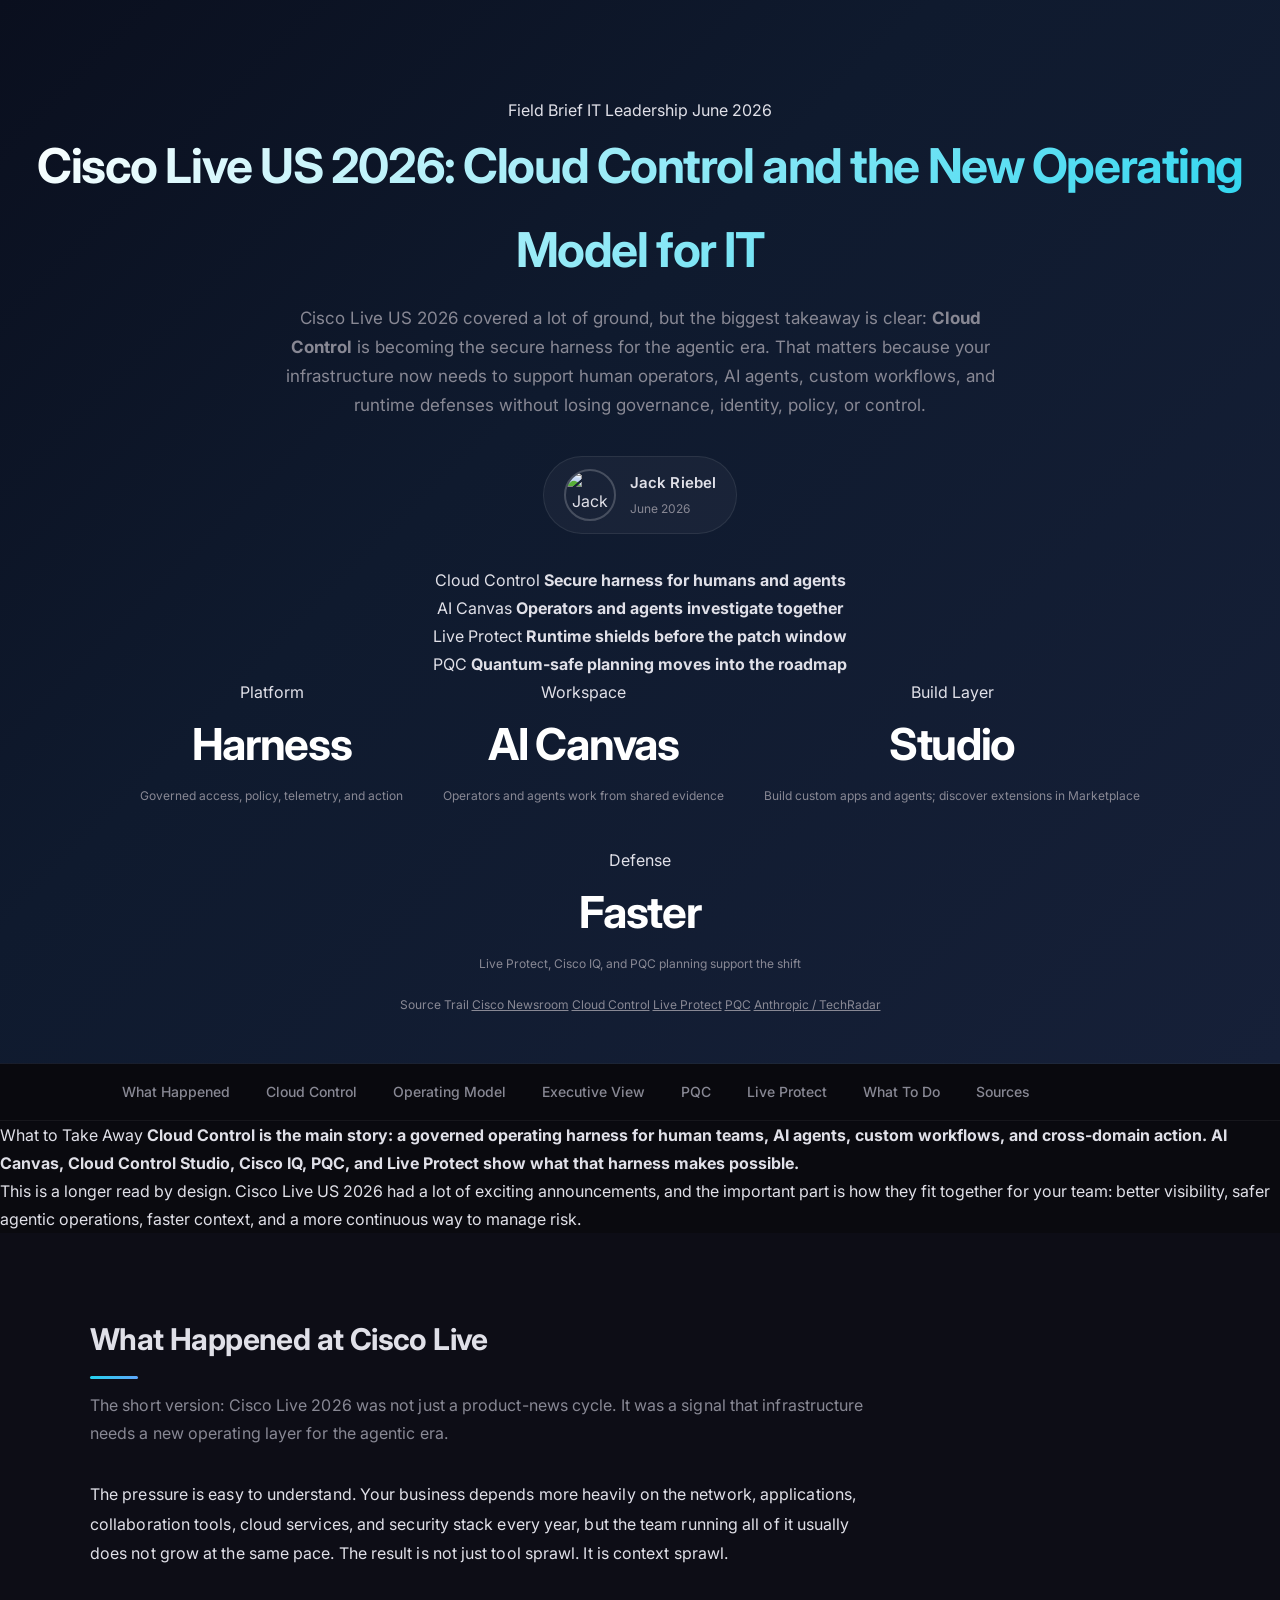
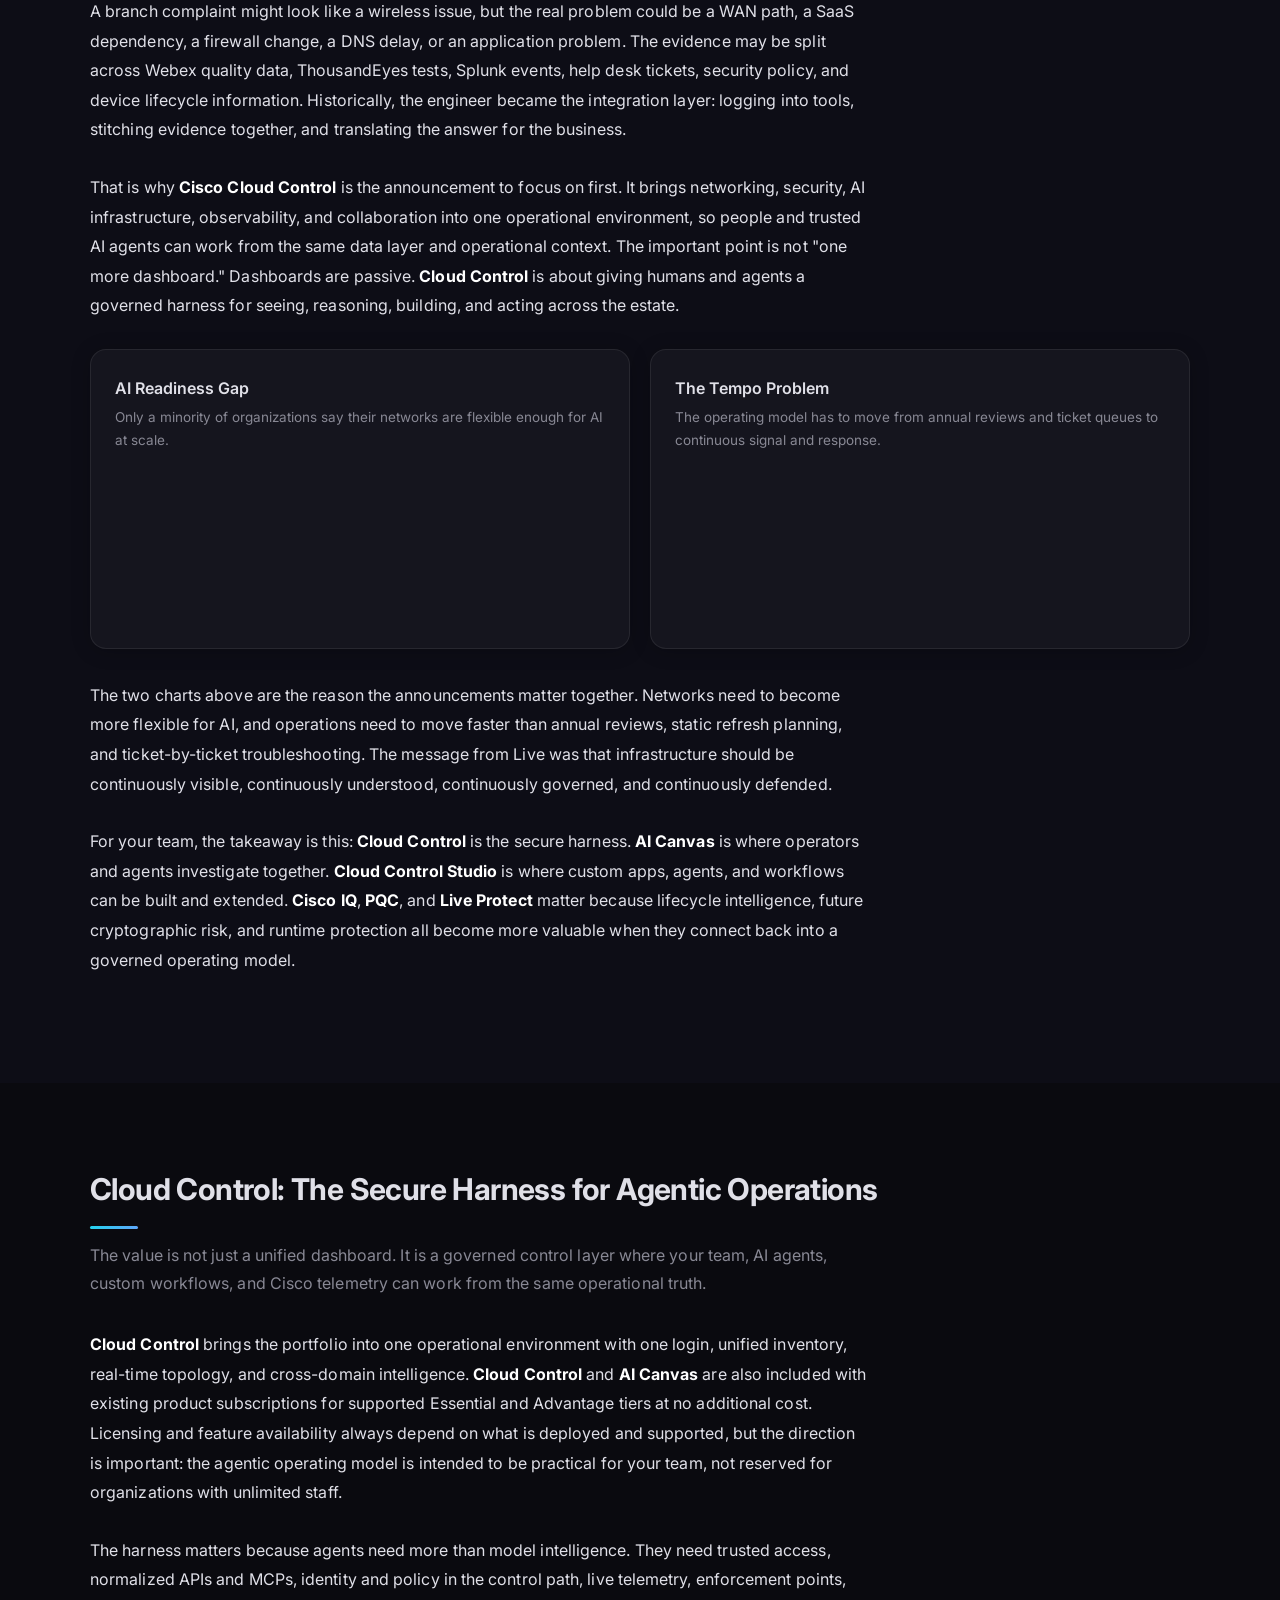
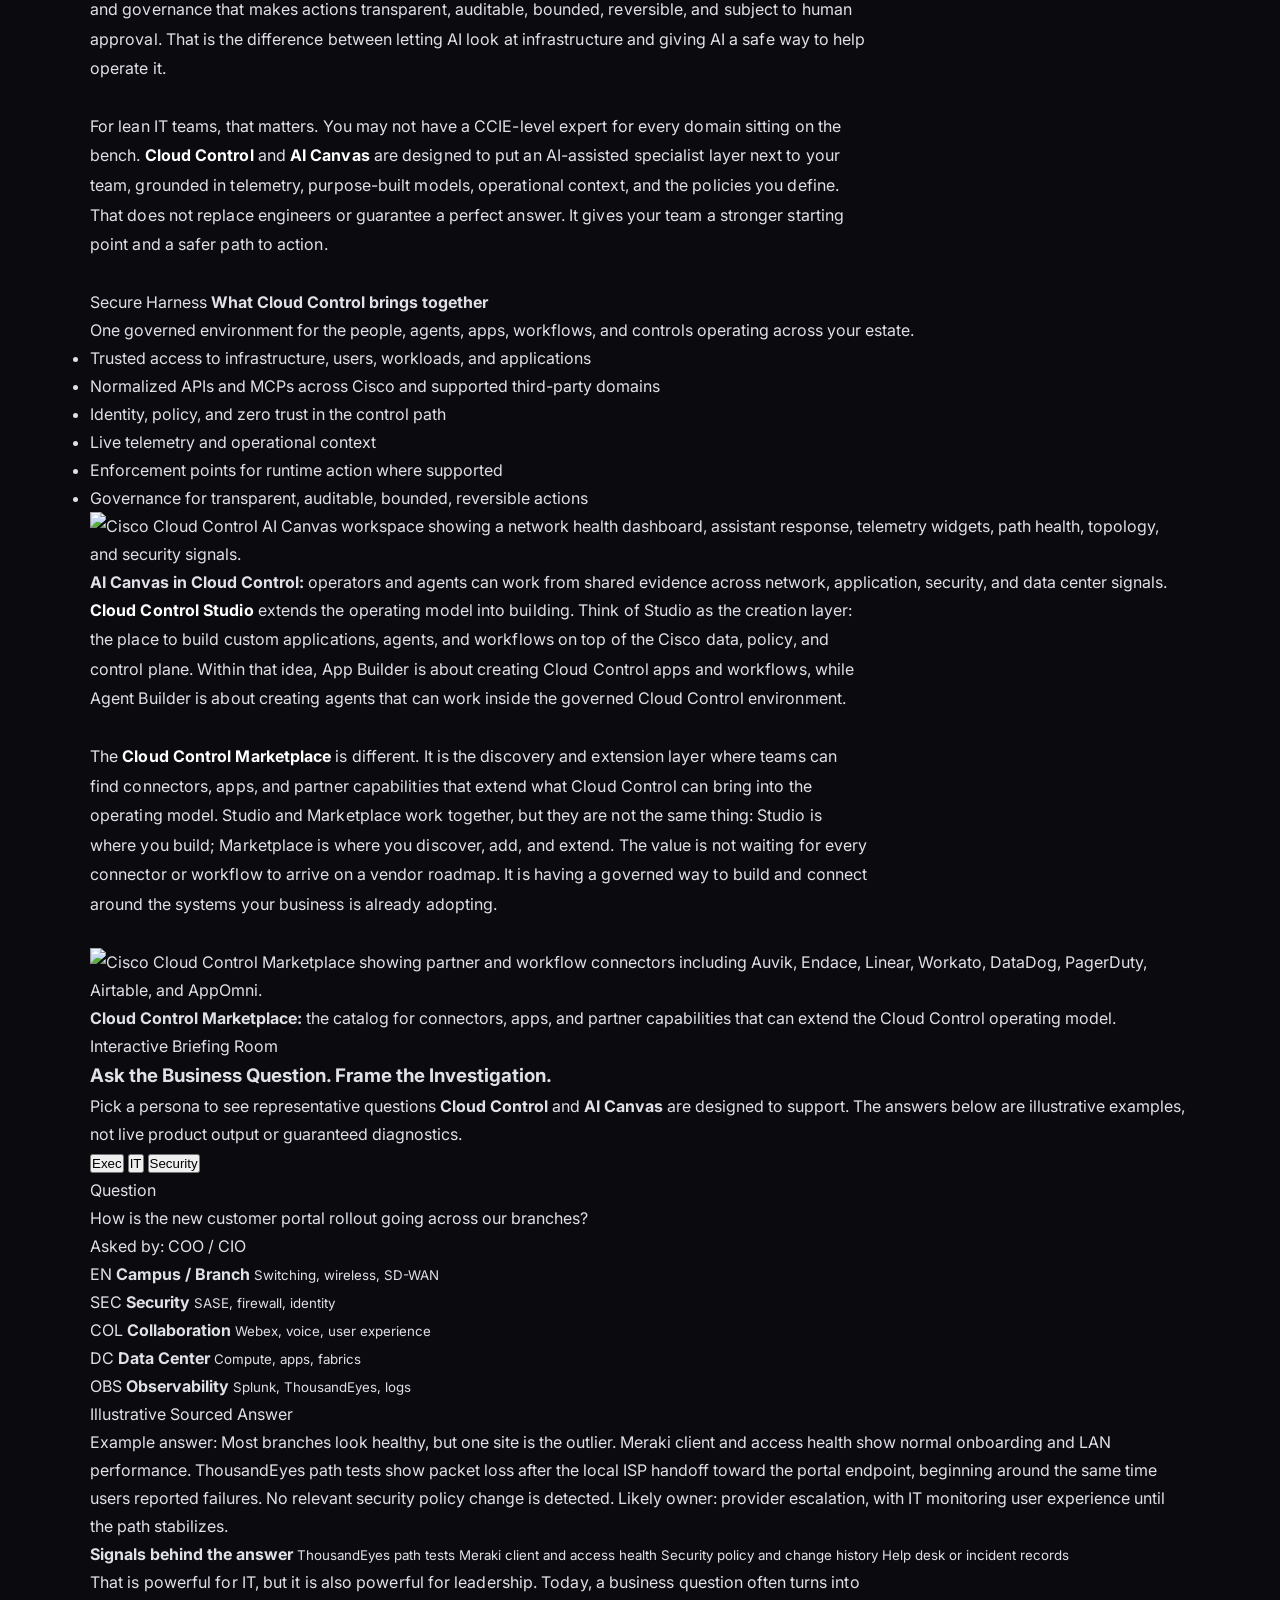
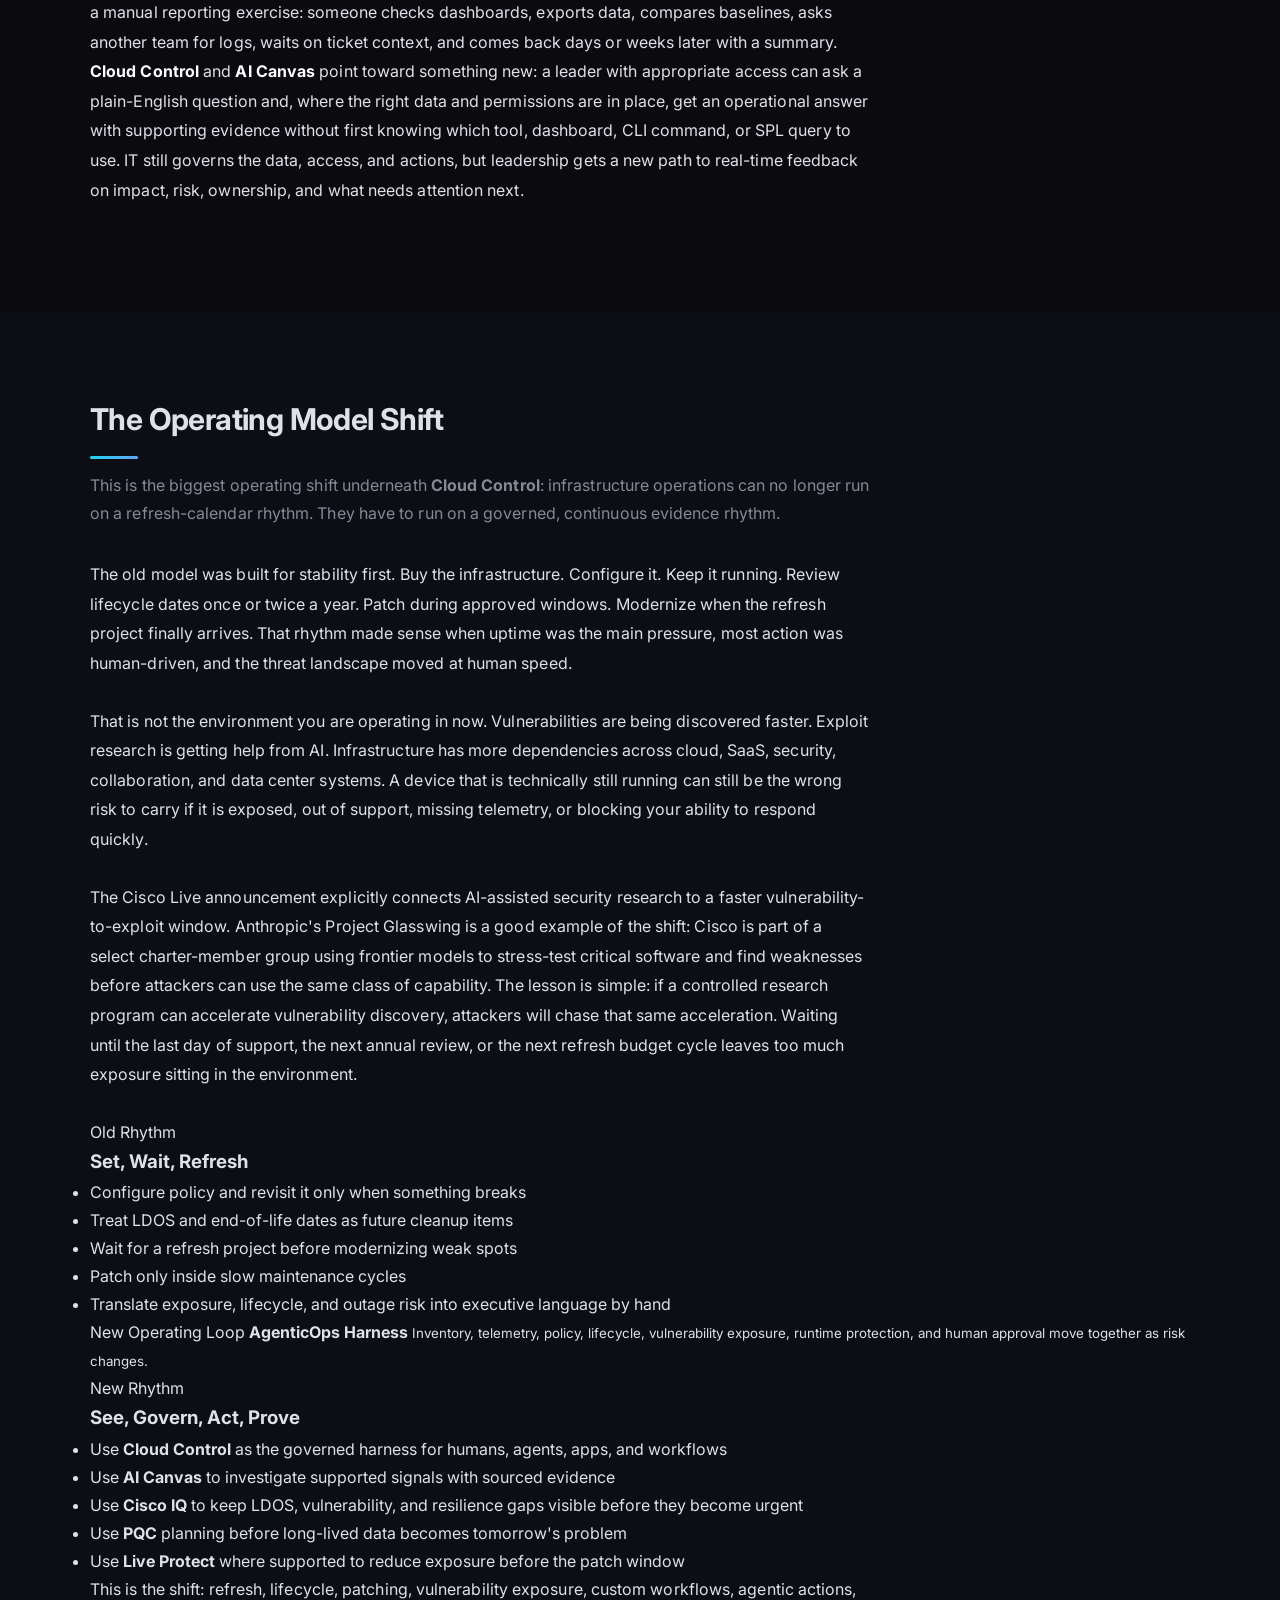
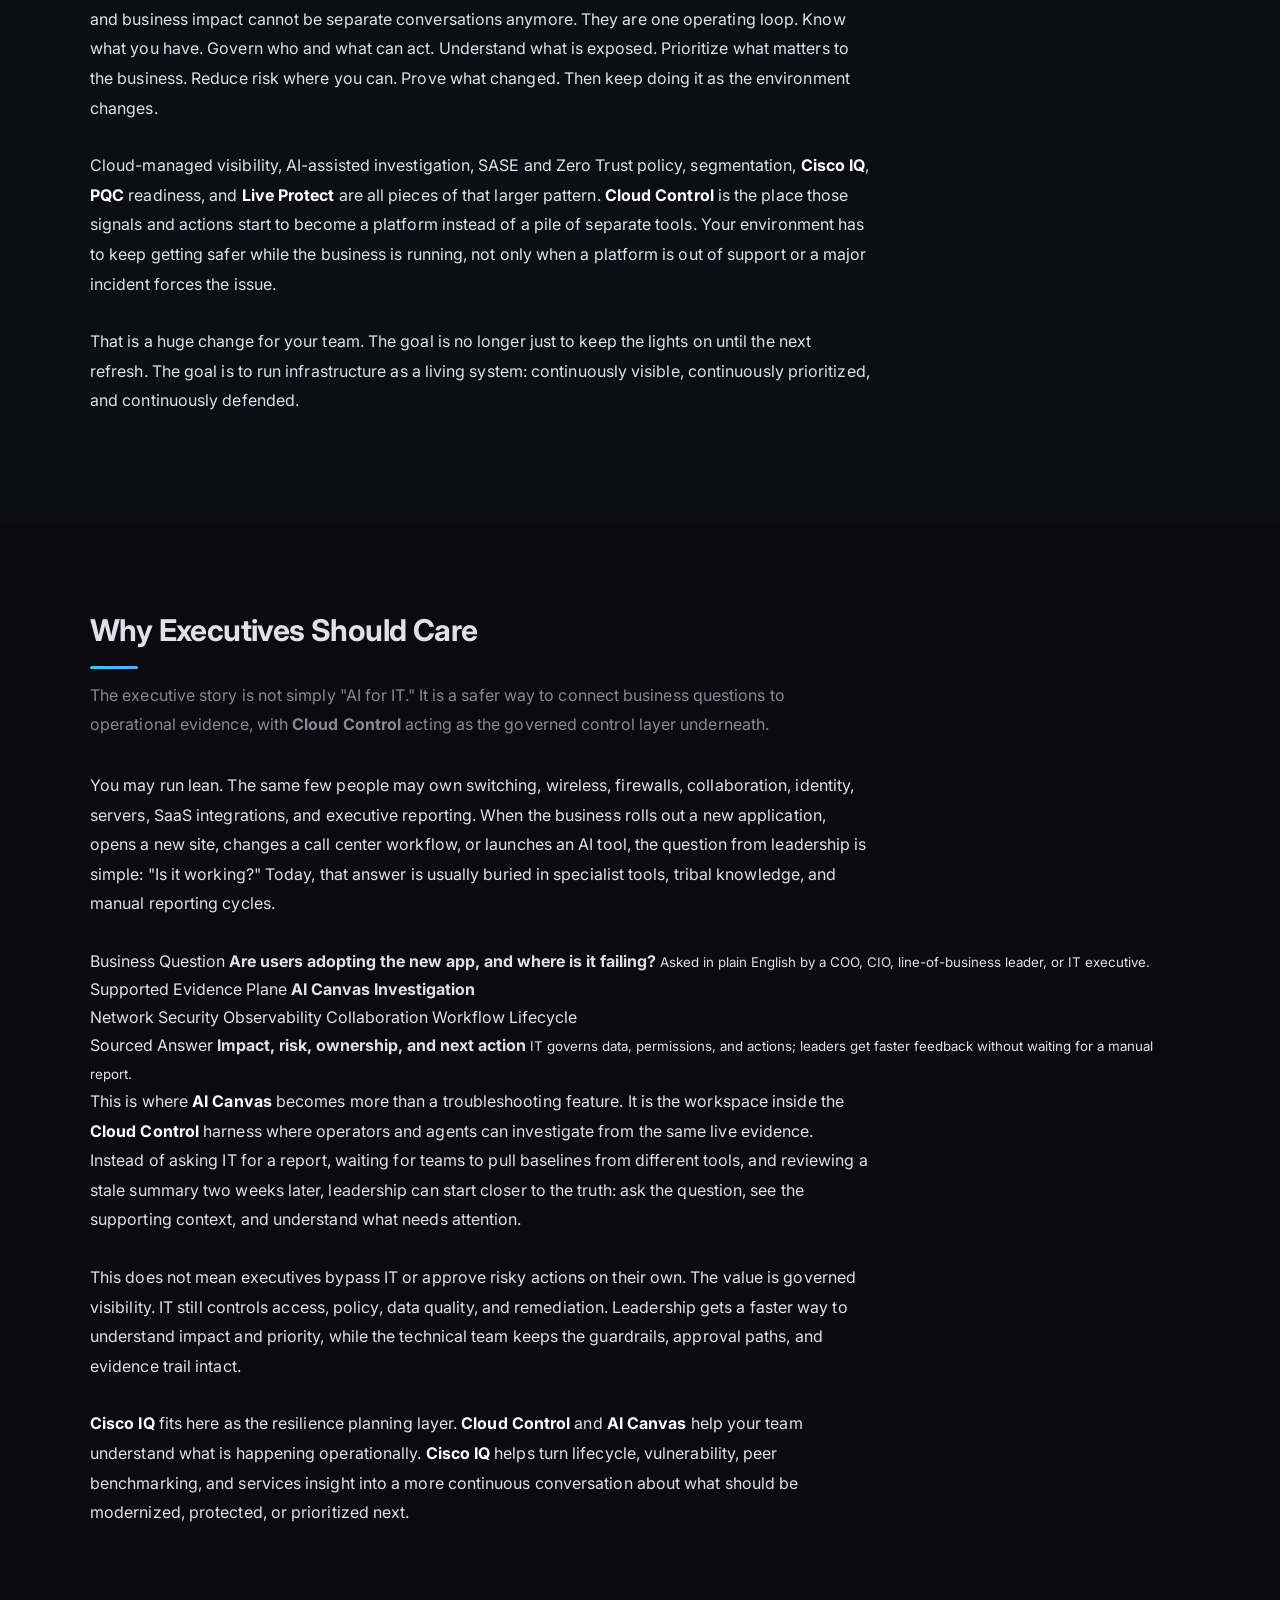
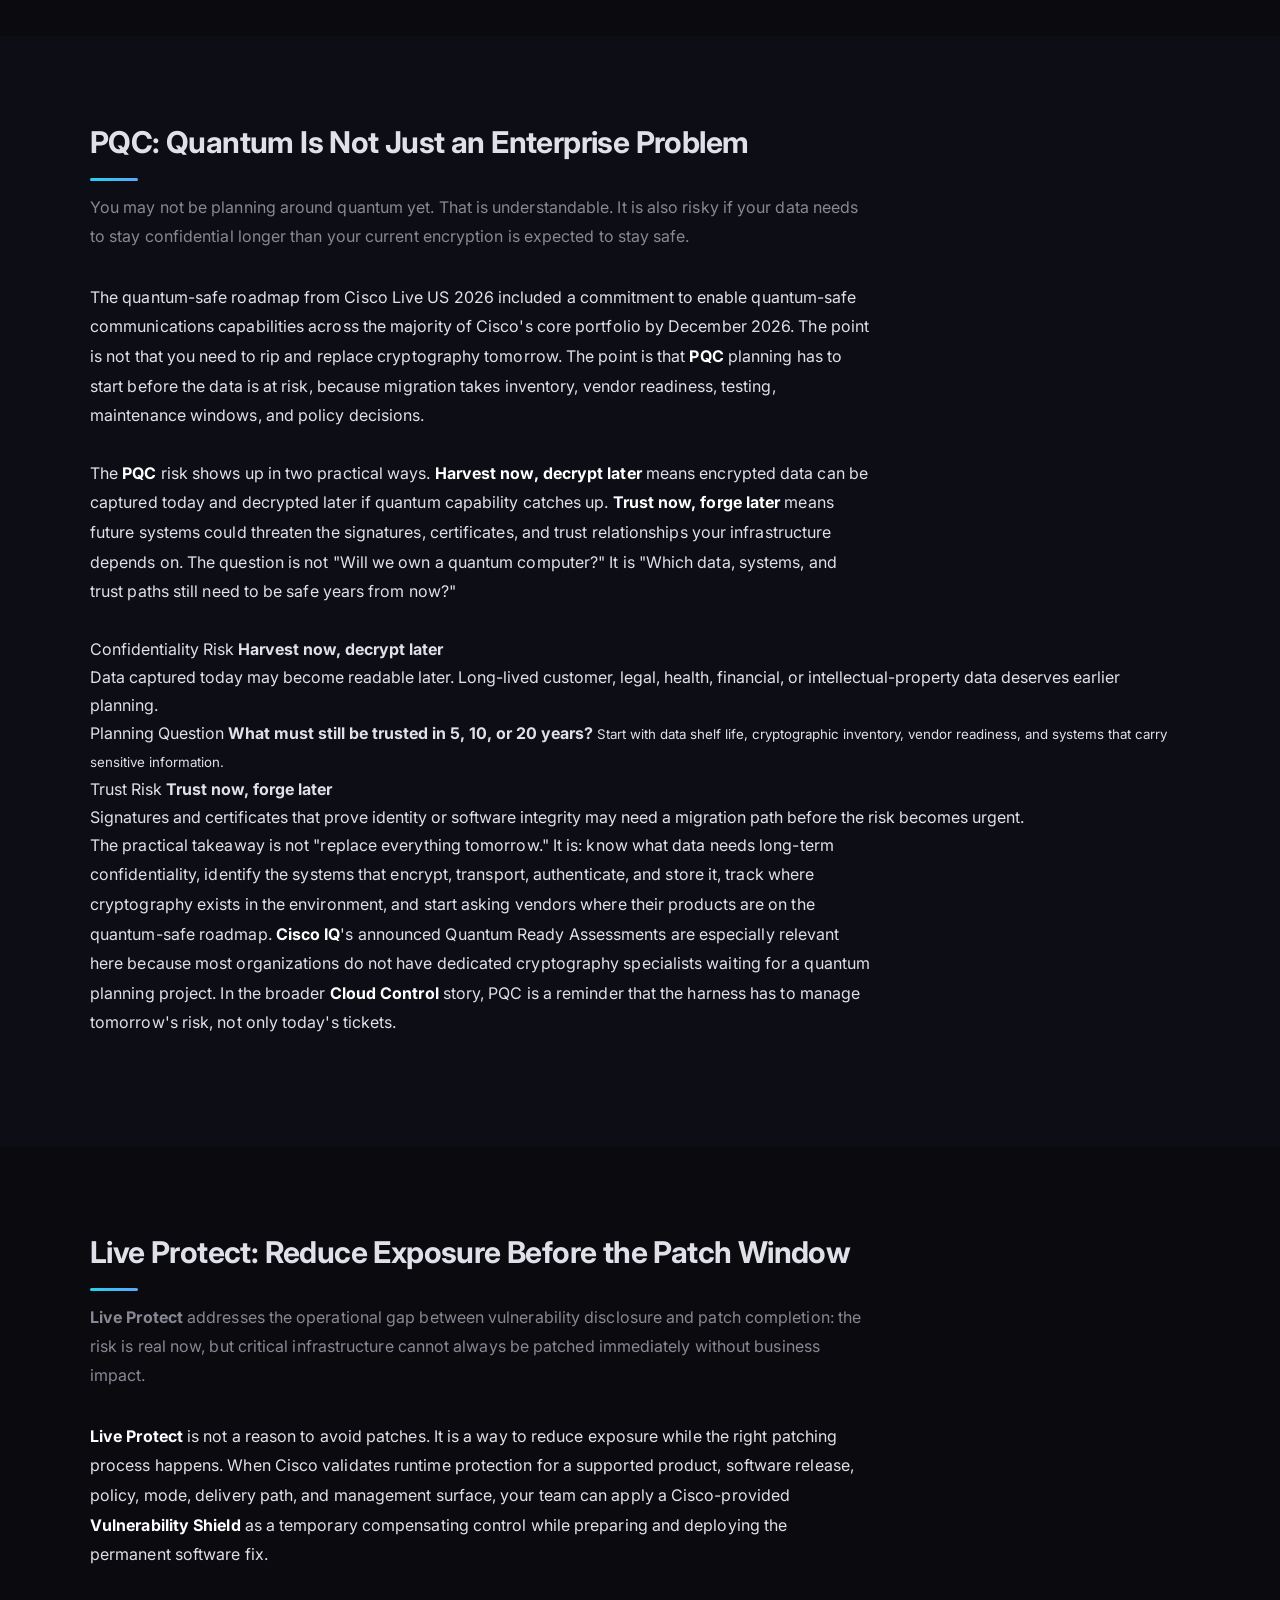
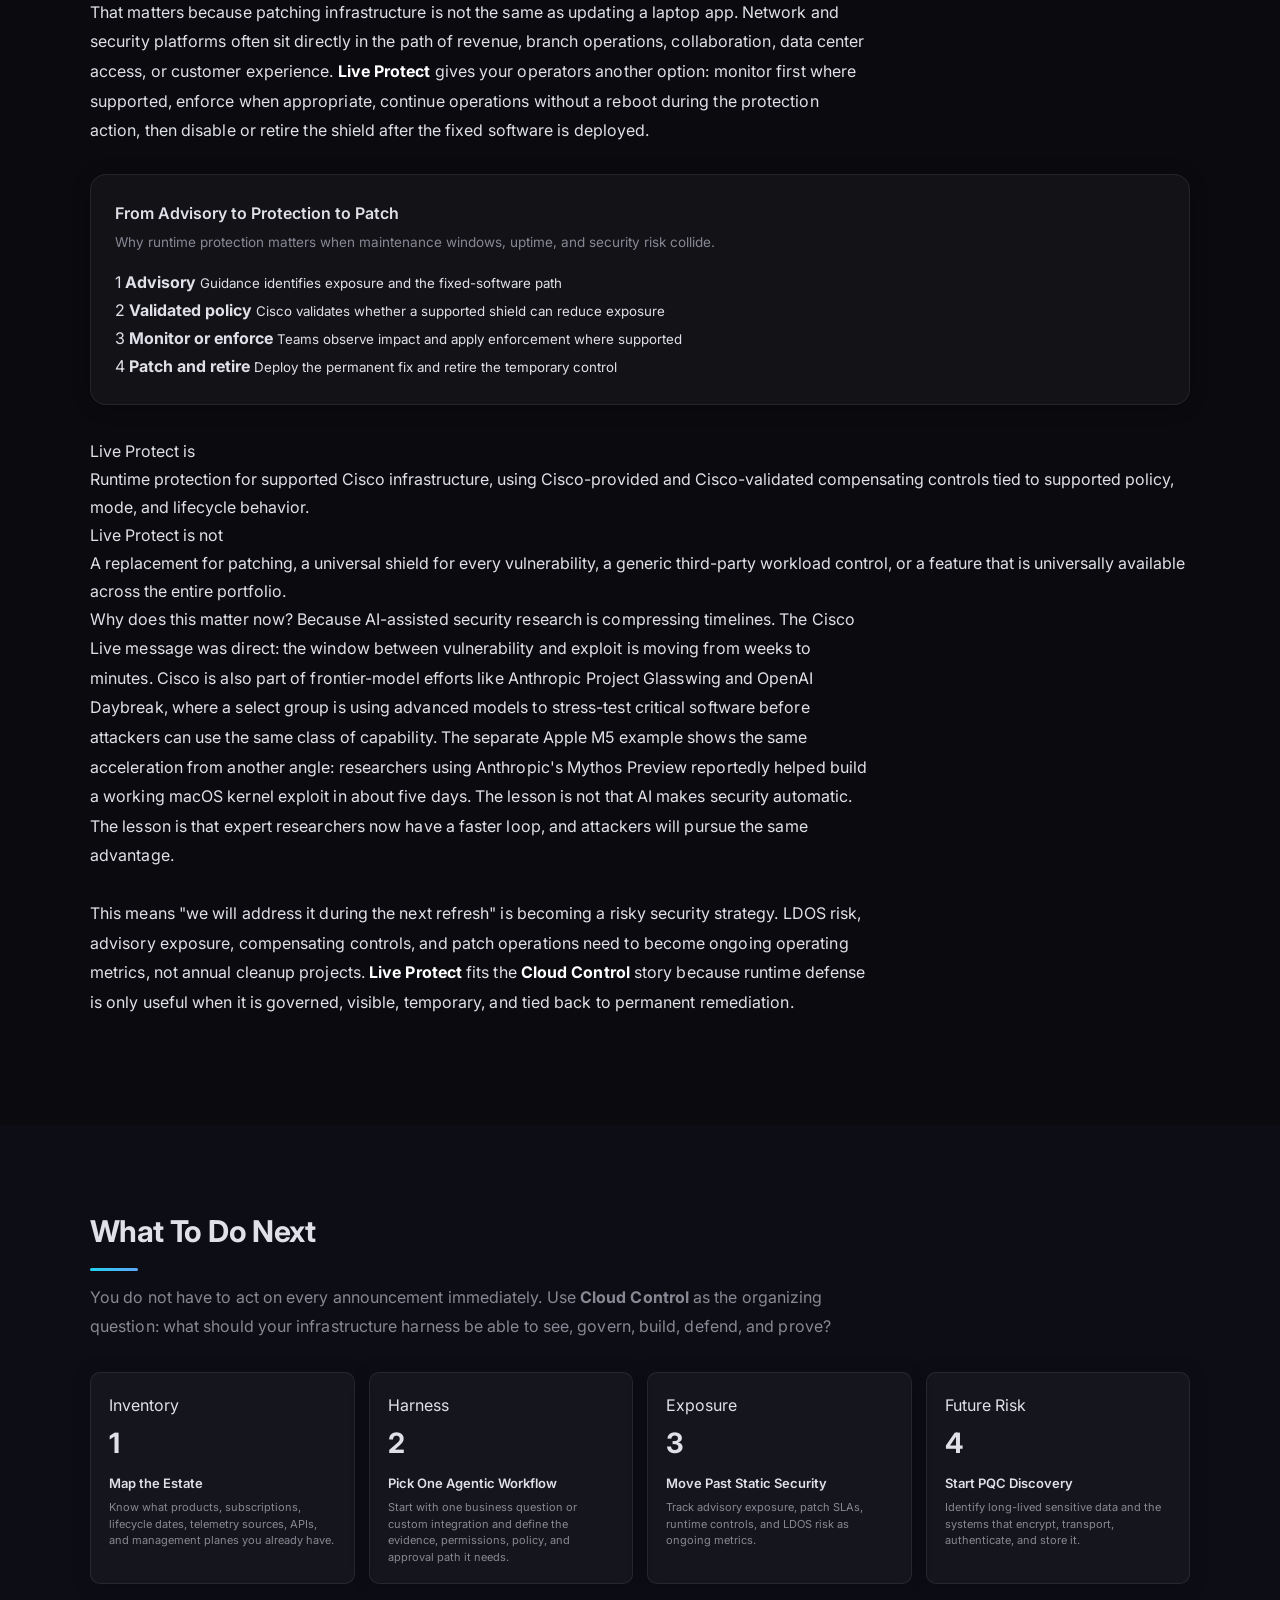
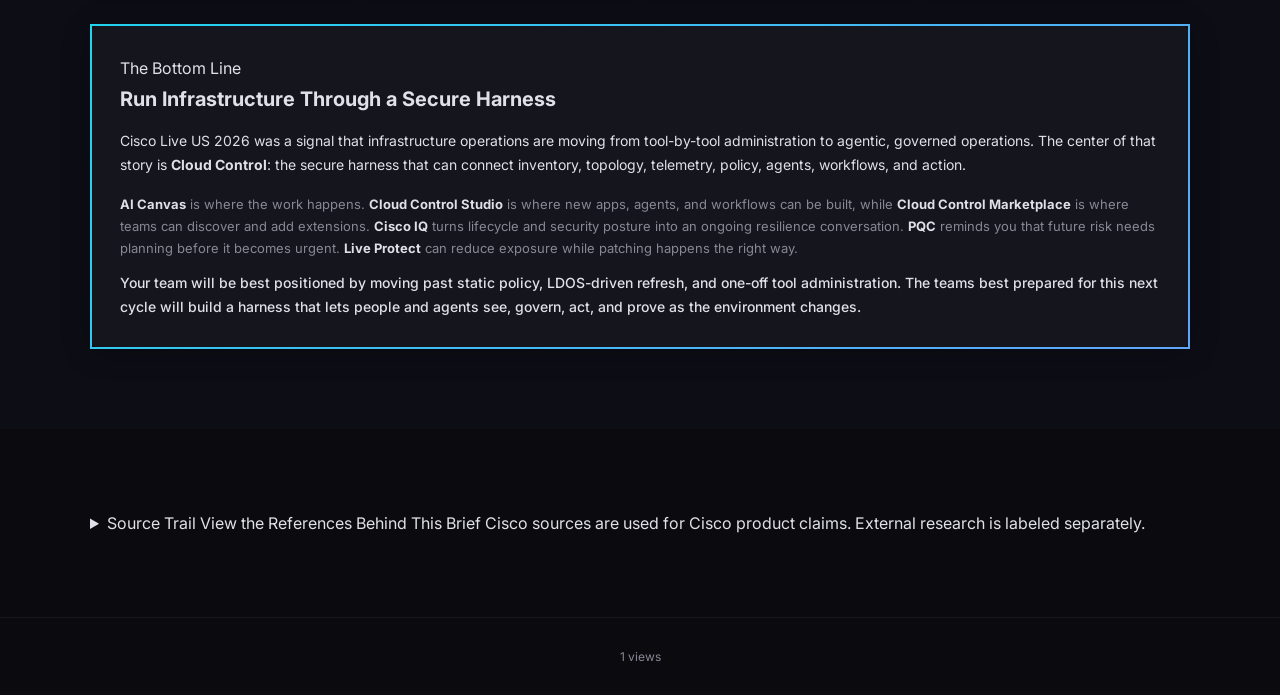
==== cisco-live-2026-midmarket.html @ c2bb2d09 "Polish Cisco Live brief voice" ====
<!DOCTYPE html>
<html lang="en">
<head>
  <meta charset="UTF-8">
  <meta name="viewport" content="width=device-width, initial-scale=1.0">
  <title>Cisco Live US 2026: Cloud Control and the New Operating Model for IT</title>

  <meta property="og:title" content="Cisco Live US 2026: Cloud Control and the New Operating Model for IT">
  <meta property="og:description" content="A practical field perspective on Cisco Cloud Control as the secure harness for agentic operations, with AI Canvas, Studio, Cisco IQ, PQC, and Live Protect in context.">
  <meta property="og:image" content="https://jackriebel.github.io/mcp-c-suite-to-noc/cloud-control-canvas.png">
  <meta property="og:type" content="article">
  <meta property="og:url" content="https://jackriebel.github.io/mcp-c-suite-to-noc/cisco-live-2026-midmarket.html">
  <meta name="twitter:card" content="summary_large_image">
  <meta name="twitter:title" content="Cisco Live US 2026: Cloud Control and the New Operating Model for IT">
  <meta name="twitter:description" content="A practical recap for IT and business technology leaders: Cisco Cloud Control as the secure harness for agentic operations, with AI Canvas, Studio, Live Protect, PQC, and Cisco IQ in context.">
  <meta name="twitter:image" content="https://jackriebel.github.io/mcp-c-suite-to-noc/cloud-control-canvas.png">

  <link rel="stylesheet" href="styles.css">
</head>
<body class="live26-page">

  <div class="reading-progress" id="readingProgress"></div>

  <section class="hero live26-hero">
    <div class="live26-hero-grid">
      <div class="live26-hero-copy">
        <div class="live26-briefing-meta" aria-label="Briefing context">
          <span>Field Brief</span>
          <span>IT Leadership</span>
          <span>June 2026</span>
        </div>
        <h1>Cisco Live US 2026: Cloud Control and the New Operating Model for IT</h1>
        <p class="subtitle">Cisco Live US 2026 covered a lot of ground, but the biggest takeaway is clear: <strong>Cloud Control</strong> is becoming the secure harness for the agentic era. That matters because your infrastructure now needs to support human operators, AI agents, custom workflows, and runtime defenses without losing governance, identity, policy, or control.</p>

        <div class="author-byline">
          <img class="author-photo" src="Screenshot%202026-03-25%20at%201.28.57%E2%80%AFPM%20Large.jpeg" alt="Jack Riebel">
          <div class="author-info">
            <span class="author-name">Jack Riebel</span>
            <span class="author-date">June 2026</span>
          </div>
        </div>
      </div>

      <div class="live26-hero-panel" aria-label="Cisco Live 2026 key takeaways">
        <div class="live26-signal-row">
          <span>Cloud Control</span>
          <strong>Secure harness for humans and agents</strong>
        </div>
        <div class="live26-signal-row">
          <span>AI Canvas</span>
          <strong>Operators and agents investigate together</strong>
        </div>
        <div class="live26-signal-row">
          <span>Live Protect</span>
          <strong>Runtime shields before the patch window</strong>
        </div>
        <div class="live26-signal-row">
          <span>PQC</span>
          <strong>Quantum-safe planning moves into the roadmap</strong>
        </div>
      </div>
    </div>

    <div class="hero-stats live26-stats">
      <div class="hero-stat">
        <span class="live26-stat-kicker">Platform</span>
        <span class="hero-stat-value">Harness</span>
        <span class="hero-stat-label">Governed access, policy, telemetry, and action</span>
      </div>
      <div class="hero-stat">
        <span class="live26-stat-kicker">Workspace</span>
        <span class="hero-stat-value">AI Canvas</span>
        <span class="hero-stat-label">Operators and agents work from shared evidence</span>
      </div>
      <div class="hero-stat">
        <span class="live26-stat-kicker">Build Layer</span>
        <span class="hero-stat-value">Studio</span>
        <span class="hero-stat-label">Build custom apps and agents; discover extensions in Marketplace</span>
      </div>
      <div class="hero-stat">
        <span class="live26-stat-kicker">Defense</span>
        <span class="hero-stat-value">Faster</span>
        <span class="hero-stat-label">Live Protect, Cisco IQ, and PQC planning support the shift</span>
      </div>
    </div>

    <div class="hero-sources">
      <span>Source Trail</span>
      <a href="#methodology">Cisco Newsroom</a>
      <a href="#methodology">Cloud Control</a>
      <a href="#methodology">Live Protect</a>
      <a href="#methodology">PQC</a>
      <a href="#methodology">Anthropic / TechRadar</a>
    </div>
  </section>

  <nav class="sticky-nav">
    <div class="nav-inner">
      <a href="#what-happened" class="nav-link">What Happened</a>
      <a href="#cloud-control" class="nav-link">Cloud Control</a>
      <a href="#operating-model" class="nav-link">Operating Model</a>
      <a href="#executive-view" class="nav-link">Executive View</a>
      <a href="#pqc" class="nav-link">PQC</a>
      <a href="#live-protect" class="nav-link">Live Protect</a>
      <a href="#what-to-do" class="nav-link">What To Do</a>
      <a href="#methodology" class="nav-link">Sources</a>
    </div>
  </nav>

  <div class="live26-brief">
    <div>
      <span>What to Take Away</span>
      <strong>Cloud Control is the main story: a governed operating harness for human teams, AI agents, custom workflows, and cross-domain action. AI Canvas, Cloud Control Studio, Cisco IQ, PQC, and Live Protect show what that harness makes possible.</strong>
    </div>
    <p>This is a longer read by design. Cisco Live US 2026 had a lot of exciting announcements, and the important part is how they fit together for your team: better visibility, safer agentic operations, faster context, and a more continuous way to manage risk.</p>
  </div>

  <section id="what-happened" class="section alt">
    <div class="container">
      <h2>What Happened at Cisco Live</h2>
      <p class="section-desc">The short version: Cisco Live 2026 was not just a product-news cycle. It was a signal that infrastructure needs a new operating layer for the agentic era.</p>

      <p class="section-prose">The pressure is easy to understand. Your business depends more heavily on the network, applications, collaboration tools, cloud services, and security stack every year, but the team running all of it usually does not grow at the same pace. The result is not just tool sprawl. It is context sprawl.</p>

      <p class="section-prose">A branch complaint might look like a wireless issue, but the real problem could be a WAN path, a SaaS dependency, a firewall change, a DNS delay, or an application problem. The evidence may be split across Webex quality data, ThousandEyes tests, Splunk events, help desk tickets, security policy, and device lifecycle information. Historically, the engineer became the integration layer: logging into tools, stitching evidence together, and translating the answer for the business.</p>

      <p class="section-prose">That is why <strong>Cisco Cloud Control</strong> is the announcement to focus on first. It brings networking, security, AI infrastructure, observability, and collaboration into one operational environment, so people and trusted AI agents can work from the same data layer and operational context. The important point is not "one more dashboard." Dashboards are passive. <strong>Cloud Control</strong> is about giving humans and agents a governed harness for seeing, reasoning, building, and acting across the estate.</p>

      <div class="chart-row">
        <div class="chart-card">
          <h3>AI Readiness Gap</h3>
          <p class="chart-desc">Only a minority of organizations say their networks are flexible enough for AI at scale.</p>
          <canvas id="aiReadinessChart"></canvas>
        </div>
        <div class="chart-card">
          <h3>The Tempo Problem</h3>
          <p class="chart-desc">The operating model has to move from annual reviews and ticket queues to continuous signal and response.</p>
          <canvas id="tempoChart"></canvas>
        </div>
      </div>

      <p class="section-prose">The two charts above are the reason the announcements matter together. Networks need to become more flexible for AI, and operations need to move faster than annual reviews, static refresh planning, and ticket-by-ticket troubleshooting. The message from Live was that infrastructure should be continuously visible, continuously understood, continuously governed, and continuously defended.</p>

      <p class="section-prose">For your team, the takeaway is this: <strong>Cloud Control</strong> is the secure harness. <strong>AI Canvas</strong> is where operators and agents investigate together. <strong>Cloud Control Studio</strong> is where custom apps, agents, and workflows can be built and extended. <strong>Cisco IQ</strong>, <strong>PQC</strong>, and <strong>Live Protect</strong> matter because lifecycle intelligence, future cryptographic risk, and runtime protection all become more valuable when they connect back into a governed operating model.</p>
    </div>
  </section>

  <section id="cloud-control" class="section">
    <div class="container">
      <h2>Cloud Control: The Secure Harness for Agentic Operations</h2>
      <p class="section-desc">The value is not just a unified dashboard. It is a governed control layer where your team, AI agents, custom workflows, and Cisco telemetry can work from the same operational truth.</p>

      <p class="section-prose"><strong>Cloud Control</strong> brings the portfolio into one operational environment with one login, unified inventory, real-time topology, and cross-domain intelligence. <strong>Cloud Control</strong> and <strong>AI Canvas</strong> are also included with existing product subscriptions for supported Essential and Advantage tiers at no additional cost. Licensing and feature availability always depend on what is deployed and supported, but the direction is important: the agentic operating model is intended to be practical for your team, not reserved for organizations with unlimited staff.</p>

      <p class="section-prose">The harness matters because agents need more than model intelligence. They need trusted access, normalized APIs and MCPs, identity and policy in the control path, live telemetry, enforcement points, and governance that makes actions transparent, auditable, bounded, reversible, and subject to human approval. That is the difference between letting AI look at infrastructure and giving AI a safe way to help operate it.</p>

      <p class="section-prose">For lean IT teams, that matters. You may not have a CCIE-level expert for every domain sitting on the bench. <strong>Cloud Control</strong> and <strong>AI Canvas</strong> are designed to put an AI-assisted specialist layer next to your team, grounded in telemetry, purpose-built models, operational context, and the policies you define. That does not replace engineers or guarantee a perfect answer. It gives your team a stronger starting point and a safer path to action.</p>

      <div class="live26-harness-card" aria-label="Cloud Control secure harness capabilities">
        <div>
          <span>Secure Harness</span>
          <strong>What Cloud Control brings together</strong>
          <p>One governed environment for the people, agents, apps, workflows, and controls operating across your estate.</p>
        </div>
        <ul>
          <li>Trusted access to infrastructure, users, workloads, and applications</li>
          <li>Normalized APIs and MCPs across Cisco and supported third-party domains</li>
          <li>Identity, policy, and zero trust in the control path</li>
          <li>Live telemetry and operational context</li>
          <li>Enforcement points for runtime action where supported</li>
          <li>Governance for transparent, auditable, bounded, reversible actions</li>
        </ul>
      </div>

      <figure class="live26-product-shot live26-product-shot-wide">
        <img src="cloud-control-canvas.png" alt="Cisco Cloud Control AI Canvas workspace showing a network health dashboard, assistant response, telemetry widgets, path health, topology, and security signals.">
        <figcaption><strong>AI Canvas in Cloud Control:</strong> operators and agents can work from shared evidence across network, application, security, and data center signals.</figcaption>
      </figure>

      <p class="section-prose"><strong>Cloud Control Studio</strong> extends the operating model into building. Think of Studio as the creation layer: the place to build custom applications, agents, and workflows on top of the Cisco data, policy, and control plane. Within that idea, App Builder is about creating Cloud Control apps and workflows, while Agent Builder is about creating agents that can work inside the governed Cloud Control environment.</p>

      <p class="section-prose">The <strong>Cloud Control Marketplace</strong> is different. It is the discovery and extension layer where teams can find connectors, apps, and partner capabilities that extend what Cloud Control can bring into the operating model. Studio and Marketplace work together, but they are not the same thing: Studio is where you build; Marketplace is where you discover, add, and extend. The value is not waiting for every connector or workflow to arrive on a vendor roadmap. It is having a governed way to build and connect around the systems your business is already adopting.</p>

      <figure class="live26-product-shot">
        <img src="cloud-control-marketplace.png" alt="Cisco Cloud Control Marketplace showing partner and workflow connectors including Auvik, Endace, Linear, Workato, DataDog, PagerDuty, Airtable, and AppOmni.">
        <figcaption><strong>Cloud Control Marketplace:</strong> the catalog for connectors, apps, and partner capabilities that can extend the Cloud Control operating model.</figcaption>
      </figure>

      <div class="live26-control-room" data-live26-persona="exec">
        <div class="live26-control-head">
          <div>
            <span class="agent-eyebrow">Interactive Briefing Room</span>
            <h3>Ask the Business Question. Frame the Investigation.</h3>
            <p>Pick a persona to see representative questions <strong>Cloud Control</strong> and <strong>AI Canvas</strong> are designed to support. The answers below are illustrative examples, not live product output or guaranteed diagnostics.</p>
          </div>
          <div class="live26-persona-switch" aria-label="Question persona">
            <button class="live26-persona-btn active" data-persona="exec" aria-pressed="true">Exec</button>
            <button class="live26-persona-btn" data-persona="it" aria-pressed="false">IT</button>
            <button class="live26-persona-btn" data-persona="security" aria-pressed="false">Security</button>
          </div>
        </div>

        <div class="live26-console-grid">
          <div class="live26-question-pane">
            <span>Question</span>
            <p data-live26-question>How is the new customer portal rollout going across our branches?</p>
            <div class="live26-prompt-chip" data-live26-owner>Asked by: COO / CIO</div>
          </div>

          <div class="live26-domain-map">
            <div class="live26-domain-node active" data-domain="campus">
              <span>EN</span>
              <strong>Campus / Branch</strong>
              <small>Switching, wireless, SD-WAN</small>
            </div>
            <div class="live26-domain-node active" data-domain="security">
              <span>SEC</span>
              <strong>Security</strong>
              <small>SASE, firewall, identity</small>
            </div>
            <div class="live26-domain-node active" data-domain="collab">
              <span>COL</span>
              <strong>Collaboration</strong>
              <small>Webex, voice, user experience</small>
            </div>
            <div class="live26-domain-node active" data-domain="dc">
              <span>DC</span>
              <strong>Data Center</strong>
              <small>Compute, apps, fabrics</small>
            </div>
            <div class="live26-domain-node active" data-domain="observability">
              <span>OBS</span>
              <strong>Observability</strong>
              <small>Splunk, ThousandEyes, logs</small>
            </div>
          </div>

          <div class="live26-answer-pane">
            <span>Illustrative Sourced Answer</span>
            <p data-live26-answer>Example answer: Most branches look healthy, but one site is the outlier. Meraki client and access health show normal onboarding and LAN performance. ThousandEyes path tests show packet loss after the local ISP handoff toward the portal endpoint, beginning around the same time users reported failures. No relevant security policy change is detected. Likely owner: provider escalation, with IT monitoring user experience until the path stabilizes.</p>
            <div class="live26-evidence-list" data-live26-evidence>
              <b>Signals behind the answer</b>
              <small>ThousandEyes path tests</small>
              <small>Meraki client and access health</small>
              <small>Security policy and change history</small>
              <small>Help desk or incident records</small>
            </div>
          </div>
        </div>
      </div>

      <p class="section-prose">That is powerful for IT, but it is also powerful for leadership. Today, a business question often turns into a manual reporting exercise: someone checks dashboards, exports data, compares baselines, asks another team for logs, waits on ticket context, and comes back days or weeks later with a summary. <strong>Cloud Control</strong> and <strong>AI Canvas</strong> point toward something new: a leader with appropriate access can ask a plain-English question and, where the right data and permissions are in place, get an operational answer with supporting evidence without first knowing which tool, dashboard, CLI command, or SPL query to use. IT still governs the data, access, and actions, but leadership gets a new path to real-time feedback on impact, risk, ownership, and what needs attention next.</p>
    </div>
  </section>

  <section id="operating-model" class="section alt">
    <div class="container">
      <h2>The Operating Model Shift</h2>
      <p class="section-desc">This is the biggest operating shift underneath <strong>Cloud Control</strong>: infrastructure operations can no longer run on a refresh-calendar rhythm. They have to run on a governed, continuous evidence rhythm.</p>

      <p class="section-prose">The old model was built for stability first. Buy the infrastructure. Configure it. Keep it running. Review lifecycle dates once or twice a year. Patch during approved windows. Modernize when the refresh project finally arrives. That rhythm made sense when uptime was the main pressure, most action was human-driven, and the threat landscape moved at human speed.</p>

      <p class="section-prose">That is not the environment you are operating in now. Vulnerabilities are being discovered faster. Exploit research is getting help from AI. Infrastructure has more dependencies across cloud, SaaS, security, collaboration, and data center systems. A device that is technically still running can still be the wrong risk to carry if it is exposed, out of support, missing telemetry, or blocking your ability to respond quickly.</p>

      <p class="section-prose">The Cisco Live announcement explicitly connects AI-assisted security research to a faster vulnerability-to-exploit window. Anthropic's Project Glasswing is a good example of the shift: Cisco is part of a select charter-member group using frontier models to stress-test critical software and find weaknesses before attackers can use the same class of capability. The lesson is simple: if a controlled research program can accelerate vulnerability discovery, attackers will chase that same acceleration. Waiting until the last day of support, the next annual review, or the next refresh budget cycle leaves too much exposure sitting in the environment.</p>

      <div class="live26-model-card">
        <div class="live26-model-side legacy">
          <span>Old Rhythm</span>
          <h3>Set, Wait, Refresh</h3>
          <ul>
            <li>Configure policy and revisit it only when something breaks</li>
            <li>Treat LDOS and end-of-life dates as future cleanup items</li>
            <li>Wait for a refresh project before modernizing weak spots</li>
            <li>Patch only inside slow maintenance cycles</li>
            <li>Translate exposure, lifecycle, and outage risk into executive language by hand</li>
          </ul>
        </div>
        <div class="live26-model-core">
          <span>New Operating Loop</span>
          <strong>AgenticOps Harness</strong>
          <small>Inventory, telemetry, policy, lifecycle, vulnerability exposure, runtime protection, and human approval move together as risk changes.</small>
        </div>
        <div class="live26-model-side adaptive">
          <span>New Rhythm</span>
          <h3>See, Govern, Act, Prove</h3>
          <ul>
            <li>Use <strong>Cloud Control</strong> as the governed harness for humans, agents, apps, and workflows</li>
            <li>Use <strong>AI Canvas</strong> to investigate supported signals with sourced evidence</li>
            <li>Use <strong>Cisco IQ</strong> to keep LDOS, vulnerability, and resilience gaps visible before they become urgent</li>
            <li>Use <strong>PQC</strong> planning before long-lived data becomes tomorrow's problem</li>
            <li>Use <strong>Live Protect</strong> where supported to reduce exposure before the patch window</li>
          </ul>
        </div>
      </div>

      <p class="section-prose">This is the shift: refresh, lifecycle, patching, vulnerability exposure, custom workflows, agentic actions, and business impact cannot be separate conversations anymore. They are one operating loop. Know what you have. Govern who and what can act. Understand what is exposed. Prioritize what matters to the business. Reduce risk where you can. Prove what changed. Then keep doing it as the environment changes.</p>

      <p class="section-prose">Cloud-managed visibility, AI-assisted investigation, SASE and Zero Trust policy, segmentation, <strong>Cisco IQ</strong>, <strong>PQC</strong> readiness, and <strong>Live Protect</strong> are all pieces of that larger pattern. <strong>Cloud Control</strong> is the place those signals and actions start to become a platform instead of a pile of separate tools. Your environment has to keep getting safer while the business is running, not only when a platform is out of support or a major incident forces the issue.</p>

      <p class="section-prose">That is a huge change for your team. The goal is no longer just to keep the lights on until the next refresh. The goal is to run infrastructure as a living system: continuously visible, continuously prioritized, and continuously defended.</p>
    </div>
  </section>

  <section id="executive-view" class="section">
    <div class="container">
      <h2>Why Executives Should Care</h2>
      <p class="section-desc">The executive story is not simply "AI for IT." It is a safer way to connect business questions to operational evidence, with <strong>Cloud Control</strong> acting as the governed control layer underneath.</p>

      <p class="section-prose">You may run lean. The same few people may own switching, wireless, firewalls, collaboration, identity, servers, SaaS integrations, and executive reporting. When the business rolls out a new application, opens a new site, changes a call center workflow, or launches an AI tool, the question from leadership is simple: "Is it working?" Today, that answer is usually buried in specialist tools, tribal knowledge, and manual reporting cycles.</p>

      <div class="live26-exec-briefing" aria-label="Executive question to operational answer">
        <div class="live26-exec-query">
          <span>Business Question</span>
          <strong>Are users adopting the new app, and where is it failing?</strong>
          <small>Asked in plain English by a COO, CIO, line-of-business leader, or IT executive.</small>
        </div>

        <div class="live26-exec-evidence">
          <div class="live26-evidence-head">
            <span>Supported Evidence Plane</span>
            <strong>AI Canvas Investigation</strong>
          </div>
          <div class="live26-evidence-cloud">
            <span>Network</span>
            <span>Security</span>
            <span>Observability</span>
            <span>Collaboration</span>
            <span>Workflow</span>
            <span>Lifecycle</span>
          </div>
        </div>

        <div class="live26-exec-answer">
          <span>Sourced Answer</span>
          <strong>Impact, risk, ownership, and next action</strong>
          <small>IT governs data, permissions, and actions; leaders get faster feedback without waiting for a manual report.</small>
        </div>
      </div>

      <p class="section-prose">This is where <strong>AI Canvas</strong> becomes more than a troubleshooting feature. It is the workspace inside the <strong>Cloud Control</strong> harness where operators and agents can investigate from the same live evidence. Instead of asking IT for a report, waiting for teams to pull baselines from different tools, and reviewing a stale summary two weeks later, leadership can start closer to the truth: ask the question, see the supporting context, and understand what needs attention.</p>

      <p class="section-prose">This does not mean executives bypass IT or approve risky actions on their own. The value is governed visibility. IT still controls access, policy, data quality, and remediation. Leadership gets a faster way to understand impact and priority, while the technical team keeps the guardrails, approval paths, and evidence trail intact.</p>

      <p class="section-prose"><strong>Cisco IQ</strong> fits here as the resilience planning layer. <strong>Cloud Control</strong> and <strong>AI Canvas</strong> help your team understand what is happening operationally. <strong>Cisco IQ</strong> helps turn lifecycle, vulnerability, peer benchmarking, and services insight into a more continuous conversation about what should be modernized, protected, or prioritized next.</p>
    </div>
  </section>

  <section id="pqc" class="section alt">
    <div class="container">
      <h2>PQC: Quantum Is Not Just an Enterprise Problem</h2>
      <p class="section-desc">You may not be planning around quantum yet. That is understandable. It is also risky if your data needs to stay confidential longer than your current encryption is expected to stay safe.</p>

      <p class="section-prose">The quantum-safe roadmap from Cisco Live US 2026 included a commitment to enable quantum-safe communications capabilities across the majority of Cisco's core portfolio by December 2026. The point is not that you need to rip and replace cryptography tomorrow. The point is that <strong>PQC</strong> planning has to start before the data is at risk, because migration takes inventory, vendor readiness, testing, maintenance windows, and policy decisions.</p>

      <p class="section-prose">The <strong>PQC</strong> risk shows up in two practical ways. <strong>Harvest now, decrypt later</strong> means encrypted data can be captured today and decrypted later if quantum capability catches up. <strong>Trust now, forge later</strong> means future systems could threaten the signatures, certificates, and trust relationships your infrastructure depends on. The question is not "Will we own a quantum computer?" It is "Which data, systems, and trust paths still need to be safe years from now?"</p>

      <div class="live26-pqc-panel" aria-label="Post-quantum planning model">
        <div class="live26-pqc-risk">
          <span>Confidentiality Risk</span>
          <strong>Harvest now, decrypt later</strong>
          <p>Data captured today may become readable later. Long-lived customer, legal, health, financial, or intellectual-property data deserves earlier planning.</p>
        </div>
        <div class="live26-pqc-core">
          <span>Planning Question</span>
          <strong>What must still be trusted in 5, 10, or 20 years?</strong>
          <small>Start with data shelf life, cryptographic inventory, vendor readiness, and systems that carry sensitive information.</small>
        </div>
        <div class="live26-pqc-risk">
          <span>Trust Risk</span>
          <strong>Trust now, forge later</strong>
          <p>Signatures and certificates that prove identity or software integrity may need a migration path before the risk becomes urgent.</p>
        </div>
      </div>

      <p class="section-prose">The practical takeaway is not "replace everything tomorrow." It is: know what data needs long-term confidentiality, identify the systems that encrypt, transport, authenticate, and store it, track where cryptography exists in the environment, and start asking vendors where their products are on the quantum-safe roadmap. <strong>Cisco IQ</strong>'s announced Quantum Ready Assessments are especially relevant here because most organizations do not have dedicated cryptography specialists waiting for a quantum planning project. In the broader <strong>Cloud Control</strong> story, PQC is a reminder that the harness has to manage tomorrow's risk, not only today's tickets.</p>
    </div>
  </section>

  <section id="live-protect" class="section">
    <div class="container">
      <h2>Live Protect: Reduce Exposure Before the Patch Window</h2>
      <p class="section-desc"><strong>Live Protect</strong> addresses the operational gap between vulnerability disclosure and patch completion: the risk is real now, but critical infrastructure cannot always be patched immediately without business impact.</p>

      <p class="section-prose"><strong>Live Protect</strong> is not a reason to avoid patches. It is a way to reduce exposure while the right patching process happens. When Cisco validates runtime protection for a supported product, software release, policy, mode, delivery path, and management surface, your team can apply a Cisco-provided <strong>Vulnerability Shield</strong> as a temporary compensating control while preparing and deploying the permanent software fix.</p>

      <p class="section-prose">That matters because patching infrastructure is not the same as updating a laptop app. Network and security platforms often sit directly in the path of revenue, branch operations, collaboration, data center access, or customer experience. <strong>Live Protect</strong> gives your operators another option: monitor first where supported, enforce when appropriate, continue operations without a reboot during the protection action, then disable or retire the shield after the fixed software is deployed.</p>

      <div class="chart-card wide live26-shield-card">
        <h3>From Advisory to Protection to Patch</h3>
        <p class="chart-desc">Why runtime protection matters when maintenance windows, uptime, and security risk collide.</p>
        <div class="live26-shield-flow">
          <div class="live26-shield-step danger">
            <span>1</span>
            <strong>Advisory</strong>
            <small>Guidance identifies exposure and the fixed-software path</small>
          </div>
          <div class="live26-shield-step review">
            <span>2</span>
            <strong>Validated policy</strong>
            <small>Cisco validates whether a supported shield can reduce exposure</small>
          </div>
          <div class="live26-shield-step allowed">
            <span>3</span>
            <strong>Monitor or enforce</strong>
            <small>Teams observe impact and apply enforcement where supported</small>
          </div>
          <div class="live26-shield-step done">
            <span>4</span>
            <strong>Patch and retire</strong>
            <small>Deploy the permanent fix and retire the temporary control</small>
          </div>
        </div>
      </div>

      <div class="live26-scope-note">
        <div>
          <span>Live Protect is</span>
          <p>Runtime protection for supported Cisco infrastructure, using Cisco-provided and Cisco-validated compensating controls tied to supported policy, mode, and lifecycle behavior.</p>
        </div>
        <div>
          <span>Live Protect is not</span>
          <p>A replacement for patching, a universal shield for every vulnerability, a generic third-party workload control, or a feature that is universally available across the entire portfolio.</p>
        </div>
      </div>

      <p class="section-prose">Why does this matter now? Because AI-assisted security research is compressing timelines. The Cisco Live message was direct: the window between vulnerability and exploit is moving from weeks to minutes. Cisco is also part of frontier-model efforts like Anthropic Project Glasswing and OpenAI Daybreak, where a select group is using advanced models to stress-test critical software before attackers can use the same class of capability. The separate Apple M5 example shows the same acceleration from another angle: researchers using Anthropic's Mythos Preview reportedly helped build a working macOS kernel exploit in about five days. The lesson is not that AI makes security automatic. The lesson is that expert researchers now have a faster loop, and attackers will pursue the same advantage.</p>

      <p class="section-prose">This means "we will address it during the next refresh" is becoming a risky security strategy. LDOS risk, advisory exposure, compensating controls, and patch operations need to become ongoing operating metrics, not annual cleanup projects. <strong>Live Protect</strong> fits the <strong>Cloud Control</strong> story because runtime defense is only useful when it is governed, visible, temporary, and tied back to permanent remediation.</p>
    </div>
  </section>

  <section id="what-to-do" class="section alt">
    <div class="container">
      <h2>What To Do Next</h2>
      <p class="section-desc">You do not have to act on every announcement immediately. Use <strong>Cloud Control</strong> as the organizing question: what should your infrastructure harness be able to see, govern, build, defend, and prove?</p>

      <div class="findings-grid live26-action-grid">
        <div class="finding-card">
          <span class="live26-action-kicker">Inventory</span>
          <div class="fc-stat">1</div>
          <div class="fc-title">Map the Estate</div>
          <div class="fc-body">Know what products, subscriptions, lifecycle dates, telemetry sources, APIs, and management planes you already have.</div>
        </div>
        <div class="finding-card">
          <span class="live26-action-kicker">Harness</span>
          <div class="fc-stat">2</div>
          <div class="fc-title">Pick One Agentic Workflow</div>
          <div class="fc-body">Start with one business question or custom integration and define the evidence, permissions, policy, and approval path it needs.</div>
        </div>
        <div class="finding-card">
          <span class="live26-action-kicker">Exposure</span>
          <div class="fc-stat">3</div>
          <div class="fc-title">Move Past Static Security</div>
          <div class="fc-body">Track advisory exposure, patch SLAs, runtime controls, and LDOS risk as ongoing metrics.</div>
        </div>
        <div class="finding-card">
          <span class="live26-action-kicker">Future Risk</span>
          <div class="fc-stat">4</div>
          <div class="fc-title">Start PQC Discovery</div>
          <div class="fc-body">Identify long-lived sensitive data and the systems that encrypt, transport, authenticate, and store it.</div>
        </div>
      </div>

      <div class="conclusion-box">
        <span class="live26-conclusion-kicker">The Bottom Line</span>
        <h3>Run Infrastructure Through a Secure Harness</h3>
        <p class="cb-lead">Cisco Live US 2026 was a signal that infrastructure operations are moving from tool-by-tool administration to agentic, governed operations. The center of that story is <strong>Cloud Control</strong>: the secure harness that can connect inventory, topology, telemetry, policy, agents, workflows, and action.</p>
        <p class="cb-detail"><strong>AI Canvas</strong> is where the work happens. <strong>Cloud Control Studio</strong> is where new apps, agents, and workflows can be built, while <strong>Cloud Control Marketplace</strong> is where teams can discover and add extensions. <strong>Cisco IQ</strong> turns lifecycle and security posture into an ongoing resilience conversation. <strong>PQC</strong> reminds you that future risk needs planning before it becomes urgent. <strong>Live Protect</strong> can reduce exposure while patching happens the right way.</p>
        <p class="cb-closing">Your team will be best positioned by moving past static policy, LDOS-driven refresh, and one-off tool administration. The teams best prepared for this next cycle will build a harness that lets people and agents see, govern, act, and prove as the environment changes.</p>
      </div>
    </div>
  </section>

  <section id="methodology" class="section live26-sources-section">
    <div class="container">
      <details class="live26-sources-panel">
        <summary>
          <span class="live26-sources-kicker">Source Trail</span>
          <span class="live26-sources-title">View the References Behind This Brief</span>
          <span class="live26-sources-note">Cisco sources are used for Cisco product claims. External research is labeled separately.</span>
        </summary>

        <div class="method-grid">
          <div class="method-card">
            <h3>Cisco Live US 2026 Announcements</h3>
            <p>Used for the Cisco Live US 2026 announcement context around Cloud Control, AI Canvas, Live Protect expansion, Cisco IQ capabilities, and PQC roadmap items.</p>
            <div class="method-tag"><a href="https://newsroom.cisco.com/c/r/newsroom/en/us/a/y2026/m06/cisco-unveils-agentic-platform-for-operating-and-defending-critical-it-infrastructure.html">Cisco Newsroom: Agentic Platform</a></div>
          </div>
          <div class="method-card">
            <h3>Cloud Control, AI Canvas, and Studio</h3>
            <p>Used for the Cloud Control platform basics: one login, inventory, topology, cross-domain intelligence, AI Canvas, Cloud Control Studio, and the Cloud Control Marketplace ecosystem.</p>
            <div class="method-tag"><a href="https://www.cisco.com/site/us/en/solutions/artificial-intelligence/agentic-ops/cisco-cloud-control/index.html">Cisco Cloud Control</a></div>
          </div>
          <div class="method-card">
            <h3>AI Canvas Controlled Availability</h3>
            <p>Used for AI Canvas availability and capability context, including natural-language, multi-agent investigations, generated widgets, multimodal context, and knowledge bases.</p>
            <div class="method-tag"><a href="https://blogs.cisco.com/ai/ai-canvas-controlled-availability">Cisco Blogs: AI Canvas</a></div>
          </div>
          <div class="method-card">
            <h3>Live Protect</h3>
            <p>Used for Live Protect scope: runtime protection for supported products and releases, validated compensating controls, permanent remediation, and availability limitations by platform, software release, policy, mode, delivery path, management surface, and lifecycle support.</p>
            <div class="method-tag"><a href="https://www.cisco.com/go/liveprotect">Cisco Live Protect</a></div>
          </div>
          <div class="method-card">
            <h3>Post-Quantum Cryptography</h3>
            <p>Used for the December 2026 quantum-safe communications roadmap and planning guidance around HNDL and TNFL risks.</p>
            <div class="method-tag"><a href="https://www.cisco.com/site/us/en/about/trust-center/post-quantum-cryptography.html">Cisco PQC Trust Center</a></div>
          </div>
          <div class="method-card">
            <h3>Cisco AI Readiness Index</h3>
            <p>Used for AI readiness data, including the share of organizations that say their networks are fully flexible for AI and the share planning to deploy AI agents.</p>
            <div class="method-tag"><a href="https://newsroom.cisco.com/c/r/newsroom/en/us/a/y2025/m10/cisco-ai-research-the-most-ai-ready-companies-outpace-peers-in-the-race-to-value.html">Cisco AI Readiness Index 2025</a></div>
          </div>
          <div class="method-card">
            <h3>Project Glasswing and Mythos</h3>
            <p>Cisco is a charter member of Anthropic Project Glasswing. The Apple M5 example is treated as a reported external security research story, not as a Cisco claim.</p>
            <div class="method-tag"><a href="https://www.anthropic.com/glasswing">Anthropic Project Glasswing</a> | <a href="https://www.techradar.com/pro/security/this-work-is-a-glimpse-of-what-is-coming-security-team-lays-out-how-anthropic-mythos-helped-build-a-working-macos-exploit-in-five-days">TechRadar M5 report</a></div>
          </div>
        </div>
      </details>
    </div>
  </section>

  <footer class="live26-footer">
    <div class="live26-simple-views" aria-label="View count">
      <span id="live26ViewCount">1</span>
      <span id="live26ViewLabel">views</span>
    </div>
  </footer>

  <script src="https://cdn.jsdelivr.net/npm/chart.js"></script>
  <script src="cisco-live-2026-data.js"></script>
  <script src="cisco-live-2026-charts.js"></script>
</body>
</html>
---- styles.css ----
@import url('https://fonts.googleapis.com/css2?family=Inter:wght@400;500;600;700&display=swap');

*, *::before, *::after { margin: 0; padding: 0; box-sizing: border-box; }

:root {
  --bg: #0a0a0f;
  --bg2: #0d0d16;
  --bg3: #1a1a28;
  --fg: #e0e0e8;
  --fg2: #888894;
  --accent: #7c6cff;
  --green: #34d399;
  --red: #f87171;
  --orange: #fb923c;
  --yellow: #fbbf24;
  --blue: #60a5fa;
  --purple: #a78bfa;
  --cyan: #22d3ee;
}

body {
  background: var(--bg);
  color: var(--fg);
  font-family: 'Inter', -apple-system, BlinkMacSystemFont, 'Segoe UI', system-ui, sans-serif;
  line-height: 1.75;
  font-size: 16px;
  -webkit-font-smoothing: antialiased;
  -moz-osx-font-smoothing: grayscale;
}

html, body { overflow-x: hidden; }
a { color: var(--accent); text-decoration: none; }
a:hover { text-decoration: underline; }

@keyframes fadeInUp {
  from { transform: translateY(20px); opacity: 0; }
  to   { transform: translateY(0);    opacity: 1; }
}

/* Reading progress */
.reading-progress {
  position: fixed; top: 0; left: 0; height: 3px;
  background: linear-gradient(90deg, var(--cyan), var(--purple), var(--green));
  z-index: 200; width: 0%; transition: width 0.1s linear;
}

/* Hero */
.hero {
  background: linear-gradient(135deg, #0a0f1e 0%, #0f1a2e 40%, #162038 100%);
  padding: 96px 24px 48px; text-align: center;
  border-bottom: 1px solid rgba(255,255,255,0.06);
}
.hero-content { max-width: 960px; margin: 0 auto; }
.hero h1 {
  font-size: clamp(28px, 5vw, 48px); font-weight: 700;
  letter-spacing: -0.03em; margin-bottom: 12px;
  background: linear-gradient(135deg, #fff 0%, #22d3ee 100%);
  -webkit-background-clip: text; -webkit-text-fill-color: transparent; background-clip: text;
}
.hero .subtitle {
  font-size: 17px; color: var(--fg2); margin-bottom: 36px;
  max-width: 740px; margin-left: auto; margin-right: auto; line-height: 1.7;
}
.hero-stats {
  display: flex; justify-content: center; gap: 40px;
  flex-wrap: wrap; margin-bottom: 20px;
}
.hero-stat { display: flex; flex-direction: column; align-items: center; }
.hero-stat-value {
  font-size: 44px; font-weight: 700; letter-spacing: -0.03em; color: #fff;
}
.hero-stat-label { font-size: 12px; color: var(--fg2); margin-top: 2px; }
.hero-sources { font-size: 12px; color: var(--fg2); }
.hero-sources a { color: var(--fg2); text-decoration: underline; }

/* Author byline */
.author-byline {
  display: inline-flex; align-items: center; gap: 14px;
  margin-bottom: 32px; padding: 12px 20px;
  background: rgba(255,255,255,0.04); border: 1px solid rgba(255,255,255,0.08);
  border-radius: 60px;
}
.author-photo { width: 52px; height: 52px; border-radius: 50%; object-fit: cover; border: 2px solid rgba(255,255,255,0.2); }
.author-info { display: flex; flex-direction: column; text-align: left; }
.author-name { font-size: 15px; color: var(--fg); font-weight: 600; letter-spacing: 0.01em; }
.author-date { font-size: 12px; color: var(--fg2); margin-top: 1px; }

/* Sticky Nav */
.sticky-nav {
  position: sticky; top: 0; z-index: 100;
  background: rgba(10,10,15,0.92); backdrop-filter: blur(12px);
  border-bottom: 1px solid rgba(255,255,255,0.06);
}
.nav-inner {
  max-width: 1100px; margin: 0 auto; display: flex;
  gap: 4px; padding: 8px 16px; overflow-x: auto;
  -ms-overflow-style: none; scrollbar-width: none;
}
.nav-inner::-webkit-scrollbar { display: none; }
.nav-link {
  padding: 8px 16px; border-radius: 6px; font-size: 14px;
  font-weight: 500; color: var(--fg2); white-space: nowrap; transition: all 0.15s;
}
.nav-link:hover { color: #fff; background: rgba(255,255,255,0.08); text-decoration: none; }
.nav-link.active { color: #fff; background: var(--accent); text-decoration: none; }

/* Sections */
.section { padding: 80px 24px; }
.section.alt { background: var(--bg2); }
.container { max-width: 1100px; margin: 0 auto; }
.section h2 {
  font-size: 30px; font-weight: 700; letter-spacing: -0.02em;
  margin-bottom: 12px; position: relative; display: inline-block;
}
.section h2::after {
  content: ''; display: block; width: 48px; height: 3px;
  margin-top: 10px; border-radius: 2px;
  background: linear-gradient(135deg, var(--cyan), var(--blue));
}
.section-desc {
  font-size: 16px; color: var(--fg2); margin-bottom: 32px;
  max-width: 780px; line-height: 1.8; letter-spacing: 0.005em;
}
.section-prose {
  font-size: 16px; color: var(--fg); line-height: 1.85;
  max-width: 780px; margin-bottom: 28px; letter-spacing: 0.005em;
}
.section-prose strong { color: #fff; }
.cite {
  font-size: 12px; color: var(--purple); font-weight: 500;
  white-space: nowrap;
}

/* Chart cards */
.chart-row { display: flex; gap: 20px; margin-bottom: 32px; flex-wrap: wrap; }
.chart-card {
  flex: 1; min-width: 300px;
  background: rgba(255,255,255,0.035); border: 1px solid rgba(255,255,255,0.08);
  border-radius: 16px; padding: 24px;
  box-shadow: 0 2px 20px rgba(0,0,0,0.2);
  transition: transform 0.2s, box-shadow 0.2s, border-color 0.2s;
}
.chart-card:hover {
  transform: translateY(-2px); box-shadow: 0 4px 28px rgba(0,0,0,0.35);
  border-color: rgba(255,255,255,0.14);
}
.chart-card.wide { flex: 1 1 100%; margin-bottom: 32px; }
.chart-card h3 { font-size: 16px; font-weight: 600; margin-bottom: 4px; }
.chart-card .chart-desc { font-size: 13.5px; color: var(--fg2); margin-bottom: 14px; line-height: 1.7; }

/* Callout banners */
.callout-banner {
  padding: 20px 24px; border-left: 4px solid var(--cyan);
  background: rgba(34,211,238,0.06); border-radius: 0 10px 10px 0;
  margin-bottom: 24px;
}
.callout-banner .cb-title { font-size: 15px; font-weight: 600; color: #fff; margin-bottom: 6px; }
.callout-banner .cb-body { font-size: 14px; color: var(--fg2); line-height: 1.7; margin: 0; }

/* ── Interactive MCP Diagram ─────────────────────────── */
.diagram-wrapper {
  position: relative; width: 100%; height: 500px;
  background: linear-gradient(180deg, rgba(0,0,0,0.35) 0%, rgba(0,0,0,0.2) 100%);
  border-radius: 16px;
  border: 1px solid rgba(255,255,255,0.08); overflow: hidden;
}
.diagram-wrapper canvas { display: block; }
.diagram-controls {
  display: flex; justify-content: center; gap: 8px;
  margin-top: 16px;
}
.diagram-btn {
  padding: 10px 24px; border-radius: 8px; font-size: 14px;
  font-weight: 600; cursor: pointer; transition: all 0.2s;
  border: 1px solid rgba(255,255,255,0.12); background: rgba(255,255,255,0.04);
  color: var(--fg2); font-family: inherit;
}
.diagram-btn:hover { background: rgba(255,255,255,0.08); color: #fff; border-color: rgba(255,255,255,0.2); }
.diagram-btn.active {
  background: rgba(34,211,238,0.15); color: var(--cyan);
  border-color: var(--cyan); box-shadow: 0 0 20px rgba(34,211,238,0.15);
}
.diagram-btn.active-red {
  background: rgba(248,113,113,0.15); color: var(--red);
  border-color: var(--red); box-shadow: 0 0 20px rgba(248,113,113,0.15);
}
.diagram-legend {
  display: flex; align-items: center; justify-content: center;
  gap: 20px; margin-top: 12px; font-size: 12px; color: var(--fg2);
}
.diagram-legend span { display: flex; align-items: center; gap: 6px; }
.diagram-footnote {
  text-align: center; margin-top: 14px;
  font-size: 13px; color: var(--fg2); line-height: 1.6;
  font-style: italic;
}
.legend-dot {
  width: 10px; height: 10px; border-radius: 50%; display: inline-block;
}

/* Analogy cards */
.analogy-grid { display: grid; grid-template-columns: 1fr 1fr; gap: 16px; }
.analogy-card {
  background: rgba(255,255,255,0.035); border: 1px solid rgba(255,255,255,0.08);
  border-radius: 12px; padding: 24px; transition: transform 0.2s, border-color 0.2s;
}
.analogy-card:hover { transform: translateY(-2px); border-color: rgba(255,255,255,0.14); }
.analogy-card .ac-icon { font-size: 32px; margin-bottom: 12px; }
.analogy-card h4 { font-size: 15px; font-weight: 600; margin-bottom: 8px; }
.analogy-card .ac-before { font-size: 13px; color: var(--red); margin-bottom: 4px; }
.analogy-card .ac-after { font-size: 13px; color: var(--green); margin-bottom: 8px; }
.analogy-card p { font-size: 13px; color: var(--fg2); line-height: 1.6; }
.analogy-card .ac-source { font-size: 11px; color: var(--purple); margin-top: 8px; }

/* Stat bars */
.stat-bar-group { margin-bottom: 20px; }
.stat-bar-label { font-size: 13px; color: var(--fg); margin-bottom: 6px; display: flex; justify-content: space-between; }
.stat-bar-track { height: 28px; background: rgba(255,255,255,0.06); border-radius: 6px; overflow: hidden; position: relative; }
.stat-bar-fill { height: 100%; border-radius: 6px; transition: width 1s ease; display: flex; align-items: center; padding-left: 10px; font-size: 12px; font-weight: 600; color: #fff; }

/* Workflow comparison */
.workflow-compare {
  display: grid; grid-template-columns: 1fr 1fr; gap: 20px;
}
.workflow-col {
  background: rgba(255,255,255,0.03); border: 1px solid rgba(255,255,255,0.08);
  border-radius: 12px; padding: 20px;
}
.workflow-col h4 {
  font-size: 14px; font-weight: 600; margin-bottom: 14px;
  display: flex; align-items: center; gap: 8px;
}
.workflow-step {
  display: flex; align-items: center; gap: 10px; padding: 8px 10px;
  border-radius: 6px; margin-bottom: 6px; font-size: 13px;
  background: rgba(255,255,255,0.03); border: 1px solid rgba(255,255,255,0.05);
}
.workflow-step .step-num {
  width: 24px; height: 24px; border-radius: 50%; display: flex;
  align-items: center; justify-content: center; font-size: 11px;
  font-weight: 700; flex-shrink: 0;
}
.workflow-step .step-text { font-size: 12px; color: var(--fg2); }
.workflow-step .step-time { margin-left: auto; font-size: 11px; font-weight: 600; white-space: nowrap; }
.workflow-total {
  margin-top: 12px; padding: 10px 12px; border-radius: 8px;
  font-size: 14px; font-weight: 600; text-align: center;
}

/* Horizontal Timeline */
.h-timeline {
  position: relative;
  padding: 32px 0 8px;
  overflow-x: auto;
  -ms-overflow-style: none; scrollbar-width: none;
}
.h-timeline::-webkit-scrollbar { display: none; }
.h-timeline-track {
  position: absolute;
  top: 39px;
  left: 0;
  right: 0;
  height: 3px;
  background: linear-gradient(90deg, var(--cyan), var(--purple), var(--blue));
  border-radius: 2px;
}
.h-timeline-items {
  display: flex;
  gap: 0;
  position: relative;
  min-width: max-content;
}
.h-tl-item {
  flex: 0 0 150px;
  display: flex;
  flex-direction: column;
  align-items: center;
  position: relative;
}
.h-tl-dot {
  width: 16px; height: 16px;
  border-radius: 50%;
  background: var(--cyan);
  border: 3px solid var(--bg);
  z-index: 2;
  flex-shrink: 0;
  box-shadow: 0 0 10px rgba(34,211,238,0.3);
  transition: transform 0.2s, box-shadow 0.2s;
}
.h-tl-item:hover .h-tl-dot {
  transform: scale(1.3);
  box-shadow: 0 0 18px rgba(34,211,238,0.5);
}
.h-tl-card {
  margin-top: 14px;
  background: rgba(255,255,255,0.04);
  border: 1px solid rgba(255,255,255,0.08);
  border-radius: 10px;
  padding: 12px 10px;
  text-align: center;
  width: 140px;
  transition: transform 0.2s, border-color 0.2s;
}
.h-tl-item:hover .h-tl-card {
  transform: translateY(-3px);
  border-color: rgba(255,255,255,0.18);
}
.h-tl-date {
  font-size: 11px; font-weight: 700;
  color: var(--cyan); letter-spacing: 0.03em;
  margin-bottom: 4px;
}
.h-tl-title {
  font-size: 13px; font-weight: 600;
  color: var(--fg); margin-bottom: 4px;
  line-height: 1.3;
}
.h-tl-body {
  font-size: 11px; color: var(--fg2);
  line-height: 1.5;
}
@media (max-width: 700px) {
  .h-tl-item { flex: 0 0 130px; }
  .h-tl-card { width: 120px; padding: 10px 8px; }
}

/* Key findings / stat cards */
.findings-grid {
  display: grid; grid-template-columns: repeat(auto-fit, minmax(220px, 1fr));
  gap: 14px;
}
.finding-card {
  background: rgba(255,255,255,0.035); border: 1px solid rgba(255,255,255,0.08);
  border-radius: 10px; padding: 18px;
  box-shadow: 0 2px 20px rgba(0,0,0,0.2);
  transition: transform 0.2s, box-shadow 0.2s, border-color 0.2s;
}
.finding-card:hover {
  transform: translateY(-2px); box-shadow: 0 4px 28px rgba(0,0,0,0.35);
  border-color: rgba(255,255,255,0.14);
}
.finding-card .fc-stat { font-size: 28px; font-weight: 700; margin-bottom: 4px; }
.finding-card .fc-title { font-size: 13px; font-weight: 600; margin-bottom: 4px; }
.finding-card .fc-body { font-size: 11px; color: var(--fg2); line-height: 1.5; }

/* Adopter logos grid */
.adopter-grid {
  display: grid; grid-template-columns: repeat(auto-fit, minmax(140px, 1fr));
  gap: 10px;
}
.adopter-card {
  background: rgba(255,255,255,0.04); border: 1px solid rgba(255,255,255,0.08);
  border-radius: 10px; padding: 14px; text-align: center;
  transition: transform 0.2s, border-color 0.2s;
}
.adopter-card:hover { transform: translateY(-2px); border-color: rgba(255,255,255,0.18); }
.adopter-card .ad-name { font-size: 14px; font-weight: 600; color: var(--fg); margin-bottom: 2px; }
.adopter-card .ad-date { font-size: 11px; color: var(--cyan); }
.adopter-card .ad-role { font-size: 11px; color: var(--fg2); margin-top: 2px; }

/* Methodology */
.method-grid { display: grid; grid-template-columns: repeat(auto-fit, minmax(320px, 1fr)); gap: 16px; }
.method-card {
  background: rgba(255,255,255,0.035); border: 1px solid rgba(255,255,255,0.08);
  border-radius: 10px; padding: 20px; box-shadow: 0 2px 20px rgba(0,0,0,0.2);
  transition: transform 0.2s, box-shadow 0.2s, border-color 0.2s;
}
.method-card:hover { transform: translateY(-2px); box-shadow: 0 4px 28px rgba(0,0,0,0.35); border-color: rgba(255,255,255,0.14); }
.method-card h3 { font-size: 15px; font-weight: 600; margin-bottom: 8px; }
.method-card p { font-size: 13px; color: var(--fg2); line-height: 1.6; }
.method-card a { color: var(--accent); }
.method-tag { margin-top: 10px; font-size: 11px; color: var(--purple); font-weight: 500; }

.method-toggle { margin-top: 0; }
.method-toggle-btn {
  cursor: pointer; font-size: 15px; font-weight: 600; color: var(--accent);
  padding: 14px 20px; background: rgba(124,108,255,0.06);
  border: 1px solid rgba(124,108,255,0.2); border-radius: 10px;
  list-style: none; display: flex; align-items: center; gap: 8px;
  transition: background 0.15s, border-color 0.15s;
}
.method-toggle-btn:hover { background: rgba(124,108,255,0.12); border-color: rgba(124,108,255,0.35); }
.method-toggle-btn::before { content: '\25B6'; font-size: 11px; transition: transform 0.2s; display: inline-block; }
.method-toggle[open] .method-toggle-btn::before { transform: rotate(90deg); }
.method-toggle-btn::-webkit-details-marker { display: none; }
.method-toggle .method-grid { margin-top: 20px; }
.method-toggle[open] .method-grid { animation: fadeInUp 0.3s ease both; }

/* Conclusion */
.conclusion-box {
  margin-top: 40px; padding: 28px;
  background: rgba(255,255,255,0.03); border: 2px solid transparent;
  border-image: linear-gradient(135deg, var(--cyan), var(--blue)) 1;
  border-radius: 12px; box-shadow: 0 4px 28px rgba(0,0,0,0.3);
}
.conclusion-box h3 { font-size: 20px; font-weight: 700; margin-bottom: 12px; }
.conclusion-box .cb-lead { font-size: 14px; color: var(--fg); line-height: 1.7; margin-bottom: 16px; }
.conclusion-box .cb-detail { font-size: 13px; color: var(--fg2); line-height: 1.7; margin-bottom: 12px; }
.conclusion-box .cb-detail strong { color: var(--fg); }
.conclusion-box .cb-closing { font-size: 14px; color: var(--fg); line-height: 1.7; font-weight: 500; }
.conclusion-box .cb-actions {
  list-style: none; padding: 0; margin: 0 0 16px 0;
  display: flex; flex-direction: column; gap: 10px;
}
.conclusion-box .cb-actions li {
  font-size: 13px; color: var(--fg2); line-height: 1.7; padding: 12px 16px;
  background: rgba(255,255,255,0.03); border: 1px solid rgba(255,255,255,0.06); border-radius: 8px;
}
.conclusion-box .cb-actions li strong { color: var(--fg); }

/* Conclusion columns */
.conclusion-columns {
  display: grid; grid-template-columns: 1fr 1fr; gap: 24px;
  margin-bottom: 20px;
}
@media (max-width: 700px) {
  .conclusion-columns { grid-template-columns: 1fr; }
}

/* Method publication name */
.method-pub { font-size: 13px; color: var(--cyan); font-weight: 500; margin-bottom: 6px; }

/* Footer */
footer {
  padding: 28px 24px; text-align: center; font-size: 12px;
  color: var(--fg2); border-top: 1px solid rgba(255,255,255,0.06);
}
.footer-note { margin-top: 6px; font-size: 11px; opacity: 0.5; }
.view-counter { margin-top: 12px; }
.view-counter img { height: 20px; border-radius: 4px; opacity: 0.7; transition: opacity 0.2s; }
.view-counter img:hover { opacity: 1; }

/* Scrollbar */
::-webkit-scrollbar { width: 5px; }
::-webkit-scrollbar-track { background: transparent; }
::-webkit-scrollbar-thumb { background: rgba(255,255,255,0.1); border-radius: 3px; }

/* ── Responsive: tablets ─────────────────────────────── */
@media (max-width: 900px) {
  .hero { padding: 72px 20px 40px; }
  .hero-stat-value { font-size: 38px; }
  .section { padding: 64px 20px; }
  .section h2 { font-size: 26px; }
  .analogy-grid { grid-template-columns: 1fr; }
  .workflow-compare { grid-template-columns: 1fr; }
  .findings-grid { grid-template-columns: repeat(auto-fit, minmax(200px, 1fr)); }
}

/* ── Responsive: phones ──────────────────────────────── */
@media (max-width: 700px) {
  .hero { padding: 56px 16px 32px; }
  .hero .subtitle { font-size: 15px; margin-bottom: 24px; }
  .hero-stats { gap: 16px; }
  .hero-stat-value { font-size: 30px; }
  .hero-stat-label { font-size: 11px; }
  .section { padding: 48px 14px; }
  .section h2 { font-size: 23px; margin-bottom: 6px; }
  .section-desc { font-size: 14px; margin-bottom: 24px; }
  .chart-row { flex-direction: column; gap: 14px; }
  .chart-card { min-width: unset; padding: 18px; }
  .chart-card h3 { font-size: 15px; }
  .chart-card .chart-desc { font-size: 12px; margin-bottom: 10px; }
  .analogy-grid { grid-template-columns: 1fr; }
  .workflow-compare { grid-template-columns: 1fr; }
  .diagram-wrapper { height: 360px; }
  .diagram-controls { flex-wrap: wrap; }
  .diagram-btn { padding: 8px 16px; font-size: 13px; }
  .method-grid { grid-template-columns: 1fr; }
  .callout-banner { padding: 16px 18px !important; }
  .conclusion-box { padding: 18px; margin-top: 28px; }
  .findings-grid { grid-template-columns: 1fr; gap: 10px; }
  .finding-card { padding: 14px; }
  .finding-card .fc-stat { font-size: 24px; }
  .adopter-grid { grid-template-columns: repeat(auto-fit, minmax(120px, 1fr)); gap: 8px; }
  footer { padding: 20px 14px; }
}

/* ── Responsive: small phones ────────────────────────── */
@media (max-width: 400px) {
  .hero { padding: 40px 12px 24px; }
  .hero h1 { font-size: 24px; }
  .hero .subtitle { font-size: 14px; }
  .hero-stat-value { font-size: 24px; }
  .hero-stats { gap: 10px; }
  .section { padding: 36px 10px; }
  .section h2 { font-size: 20px; }
  .chart-card { padding: 14px; border-radius: 12px; }
  .diagram-wrapper { height: 280px; }
  .nav-link { padding: 5px 10px; font-size: 12px; }
  .conclusion-box { padding: 14px; margin-top: 20px; }
}
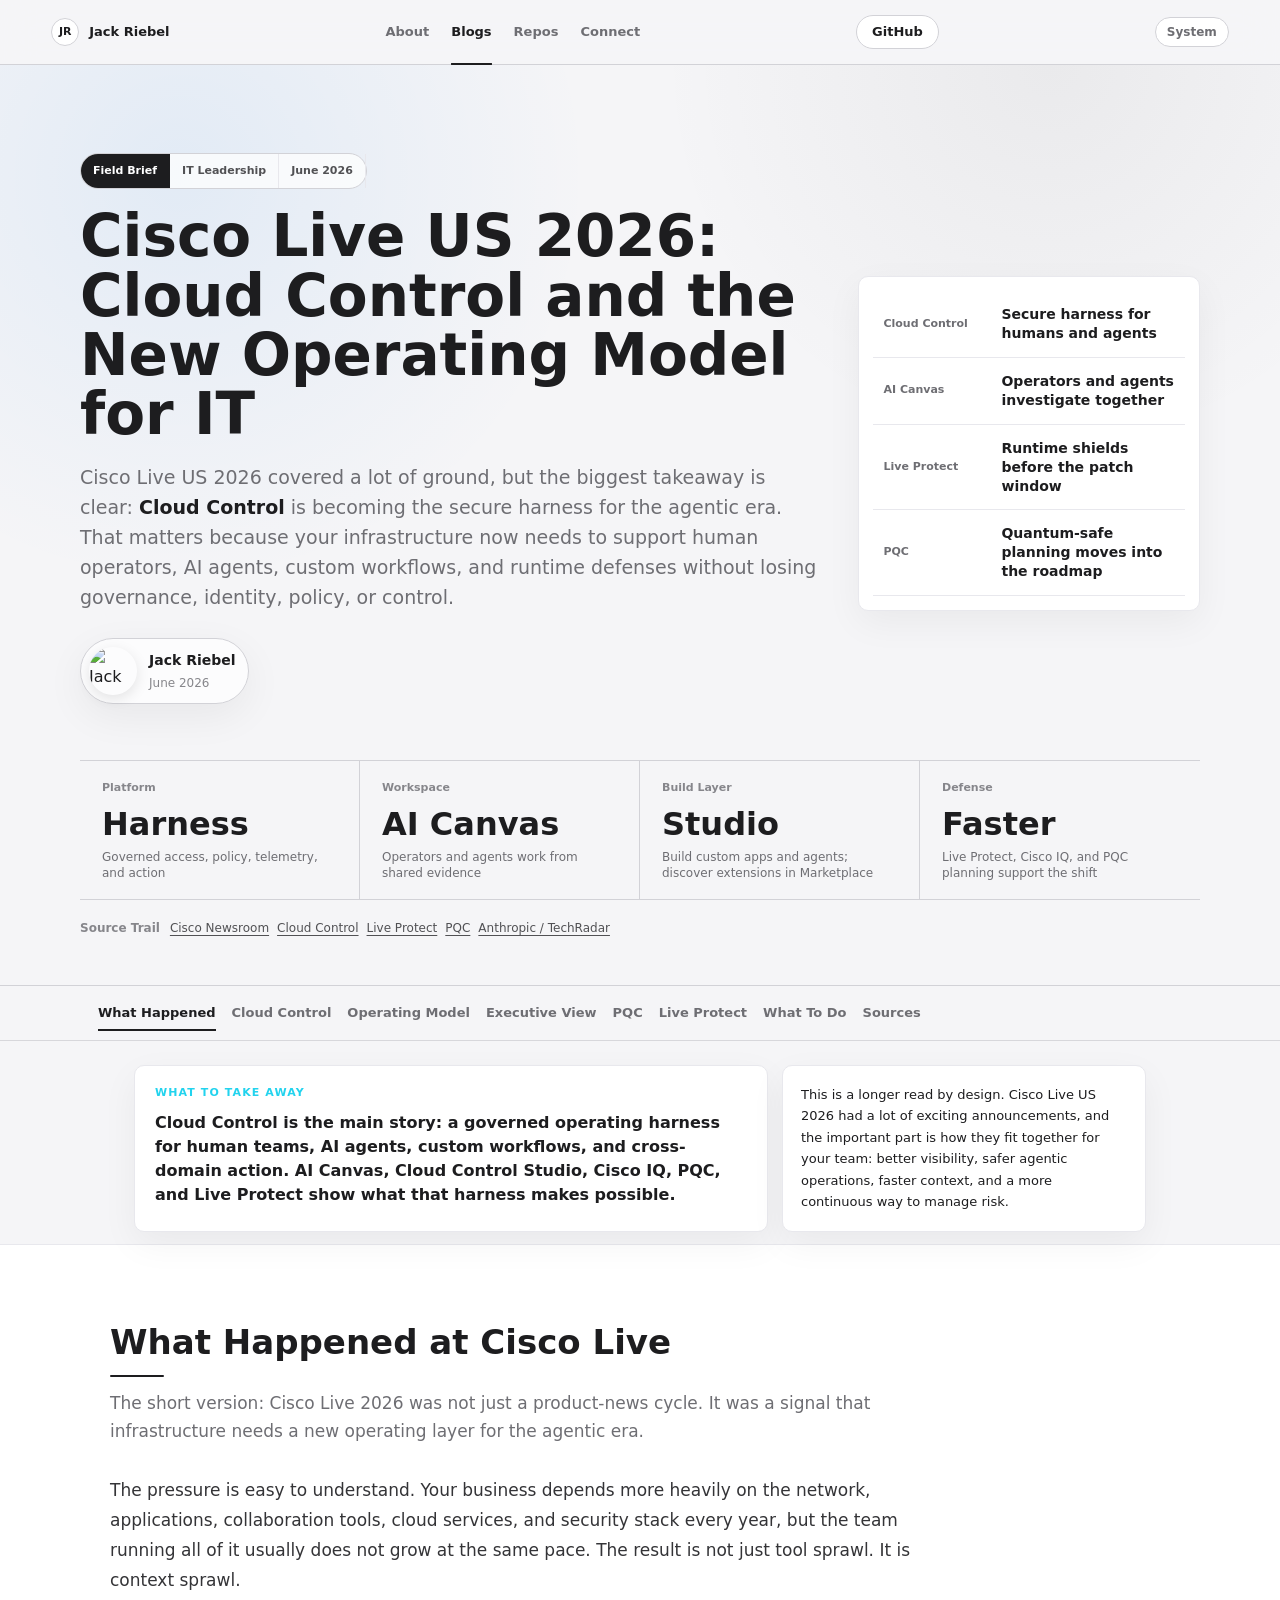
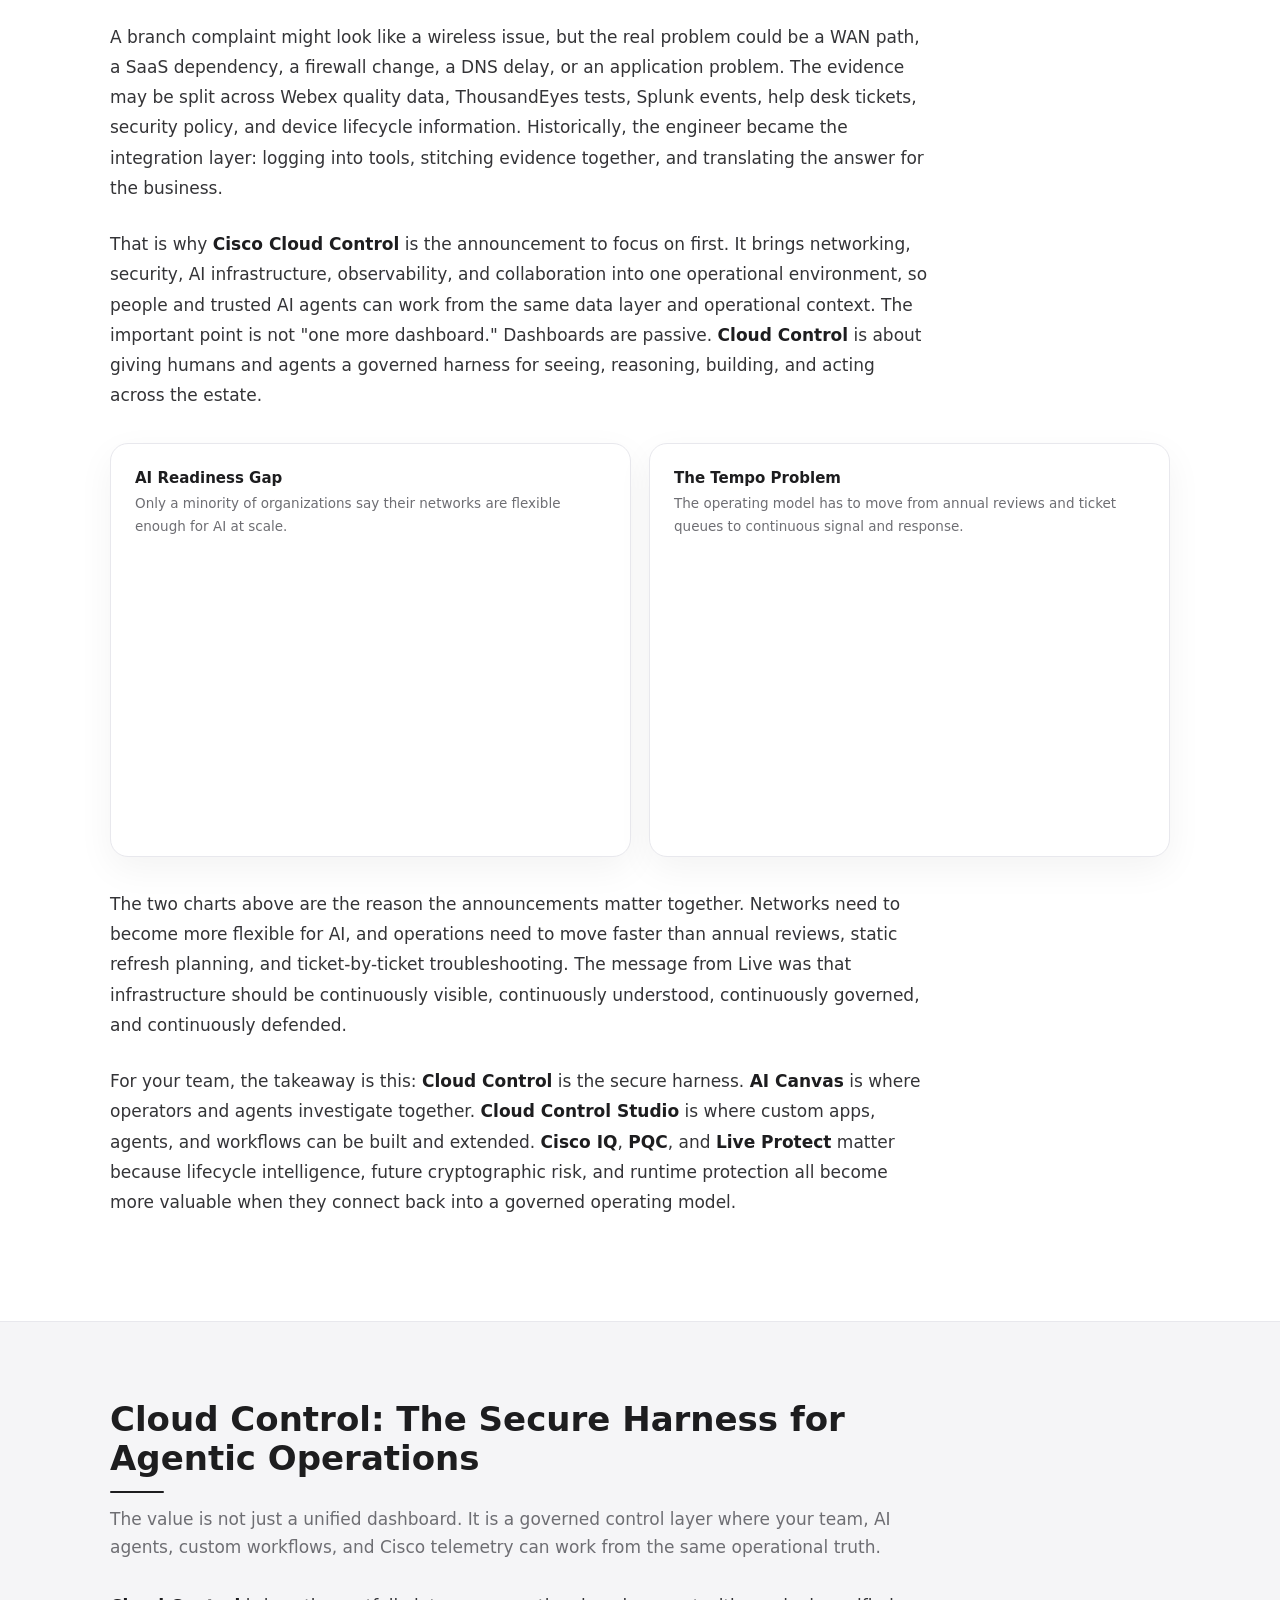
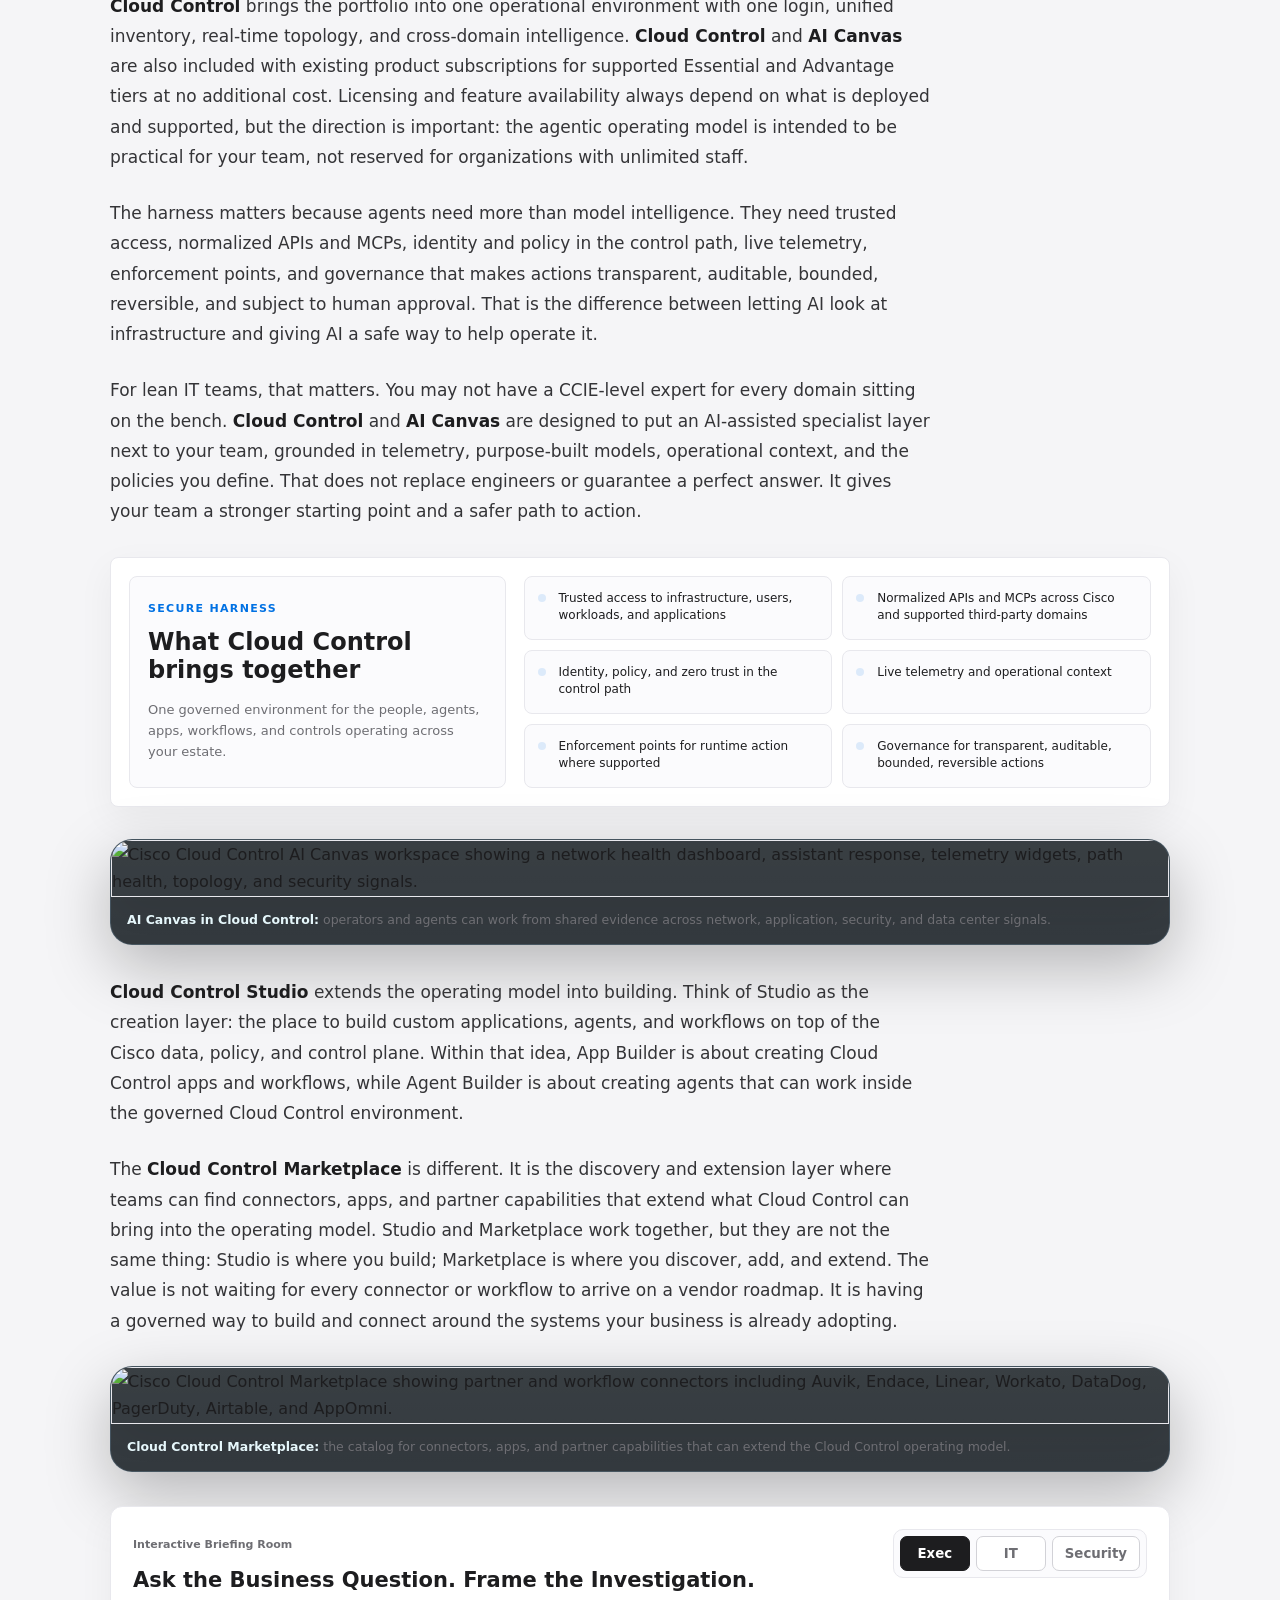
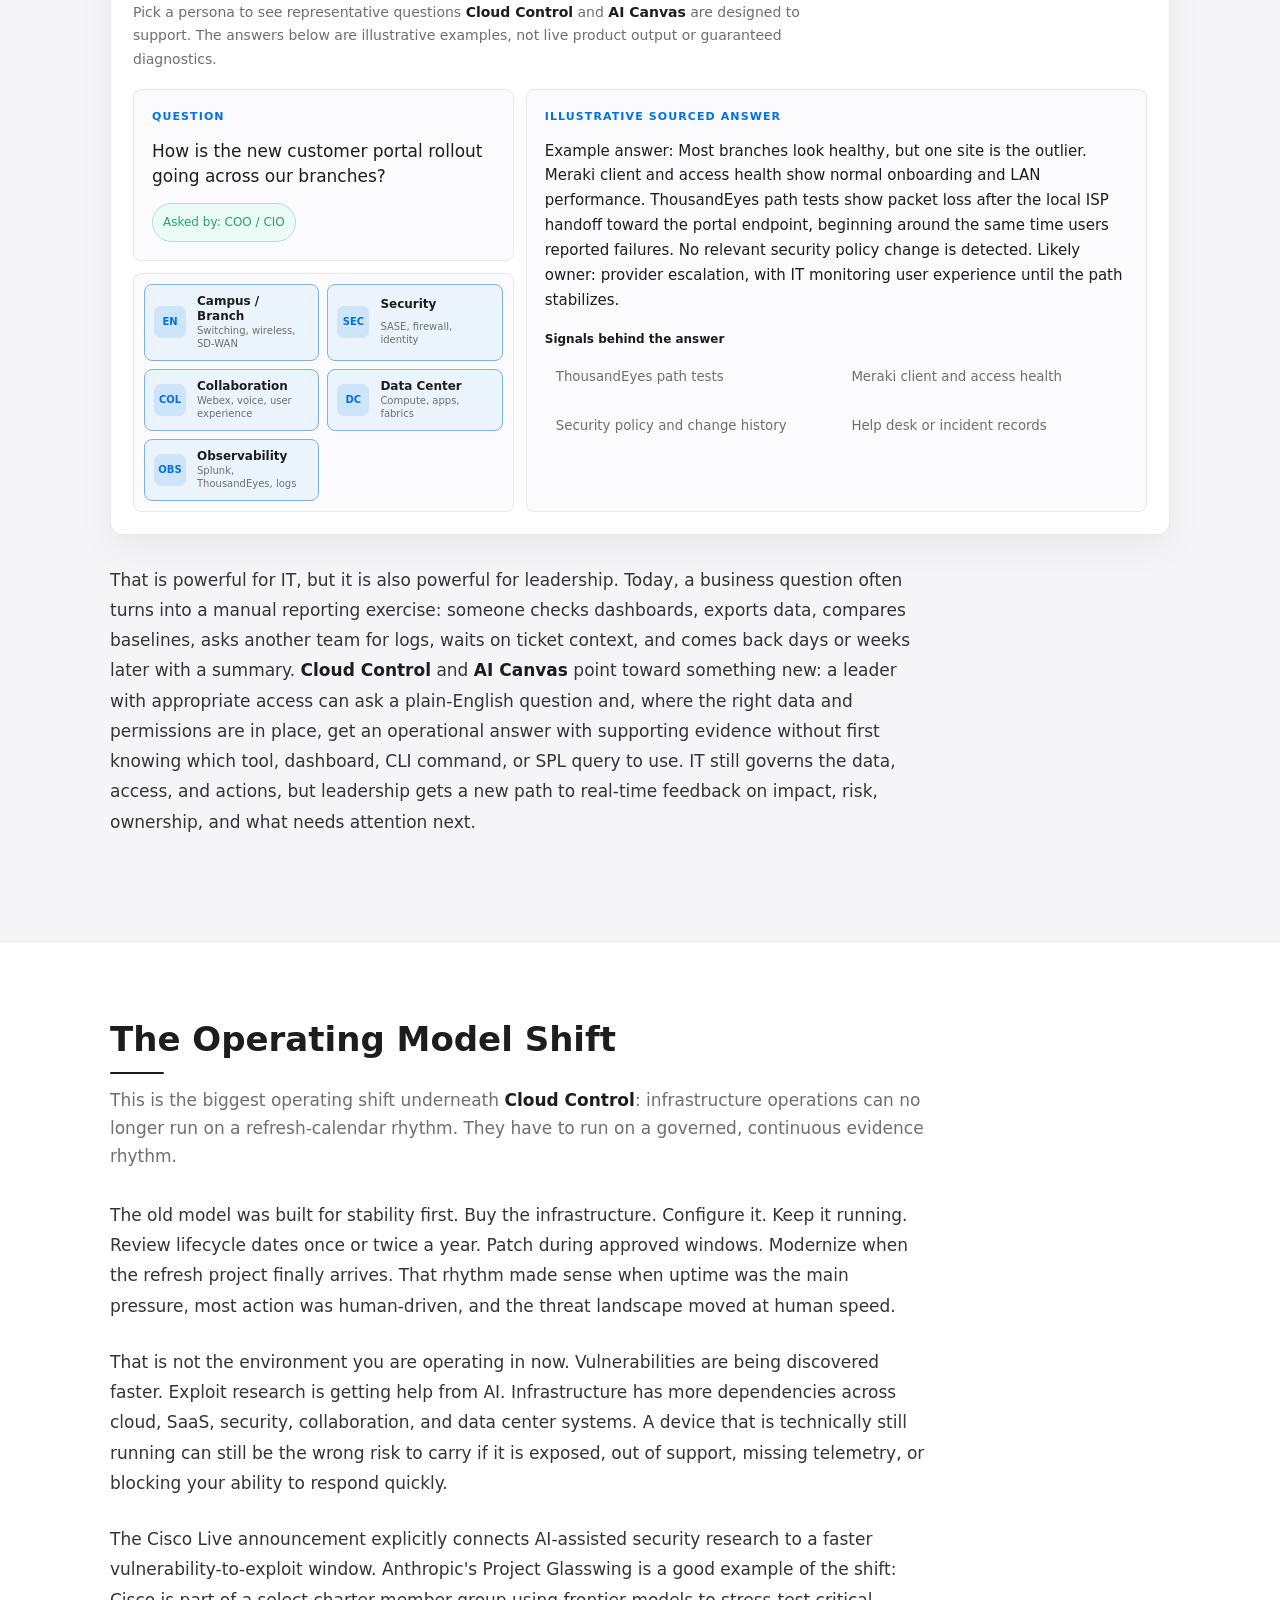
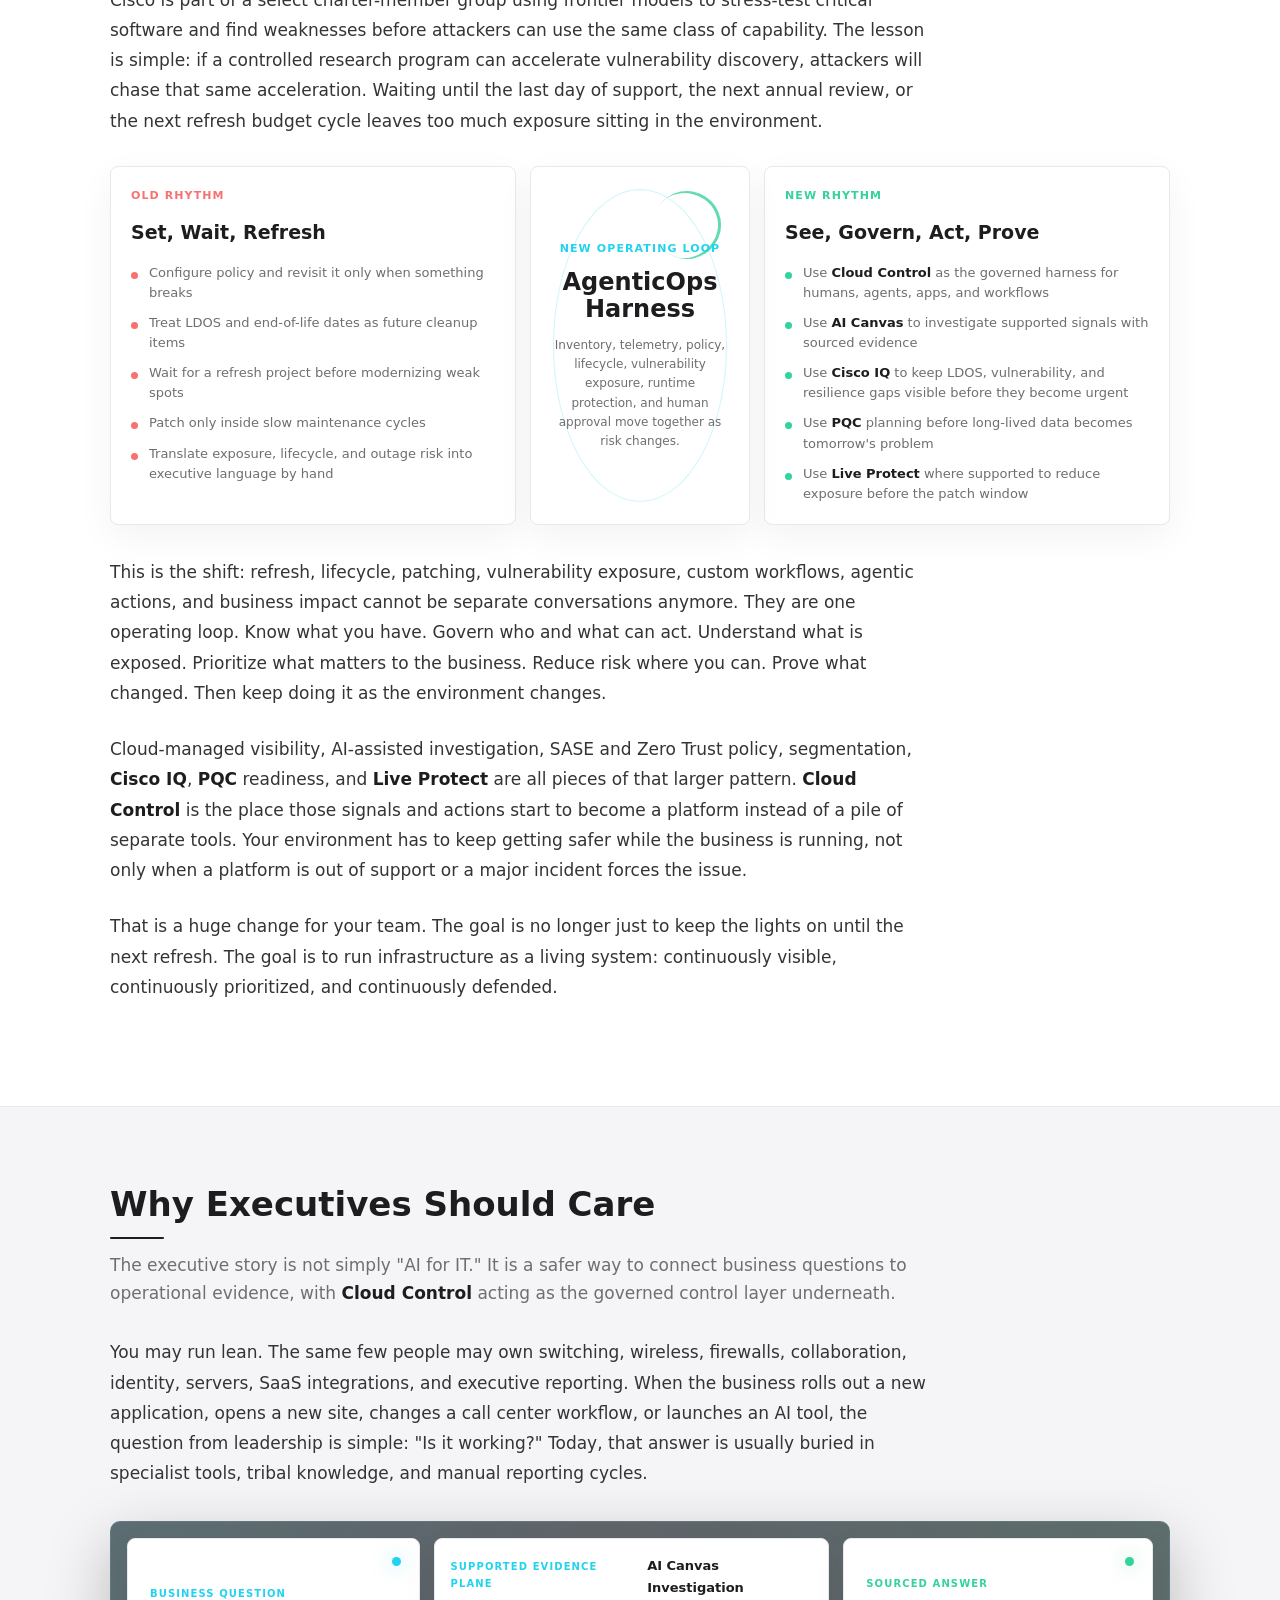
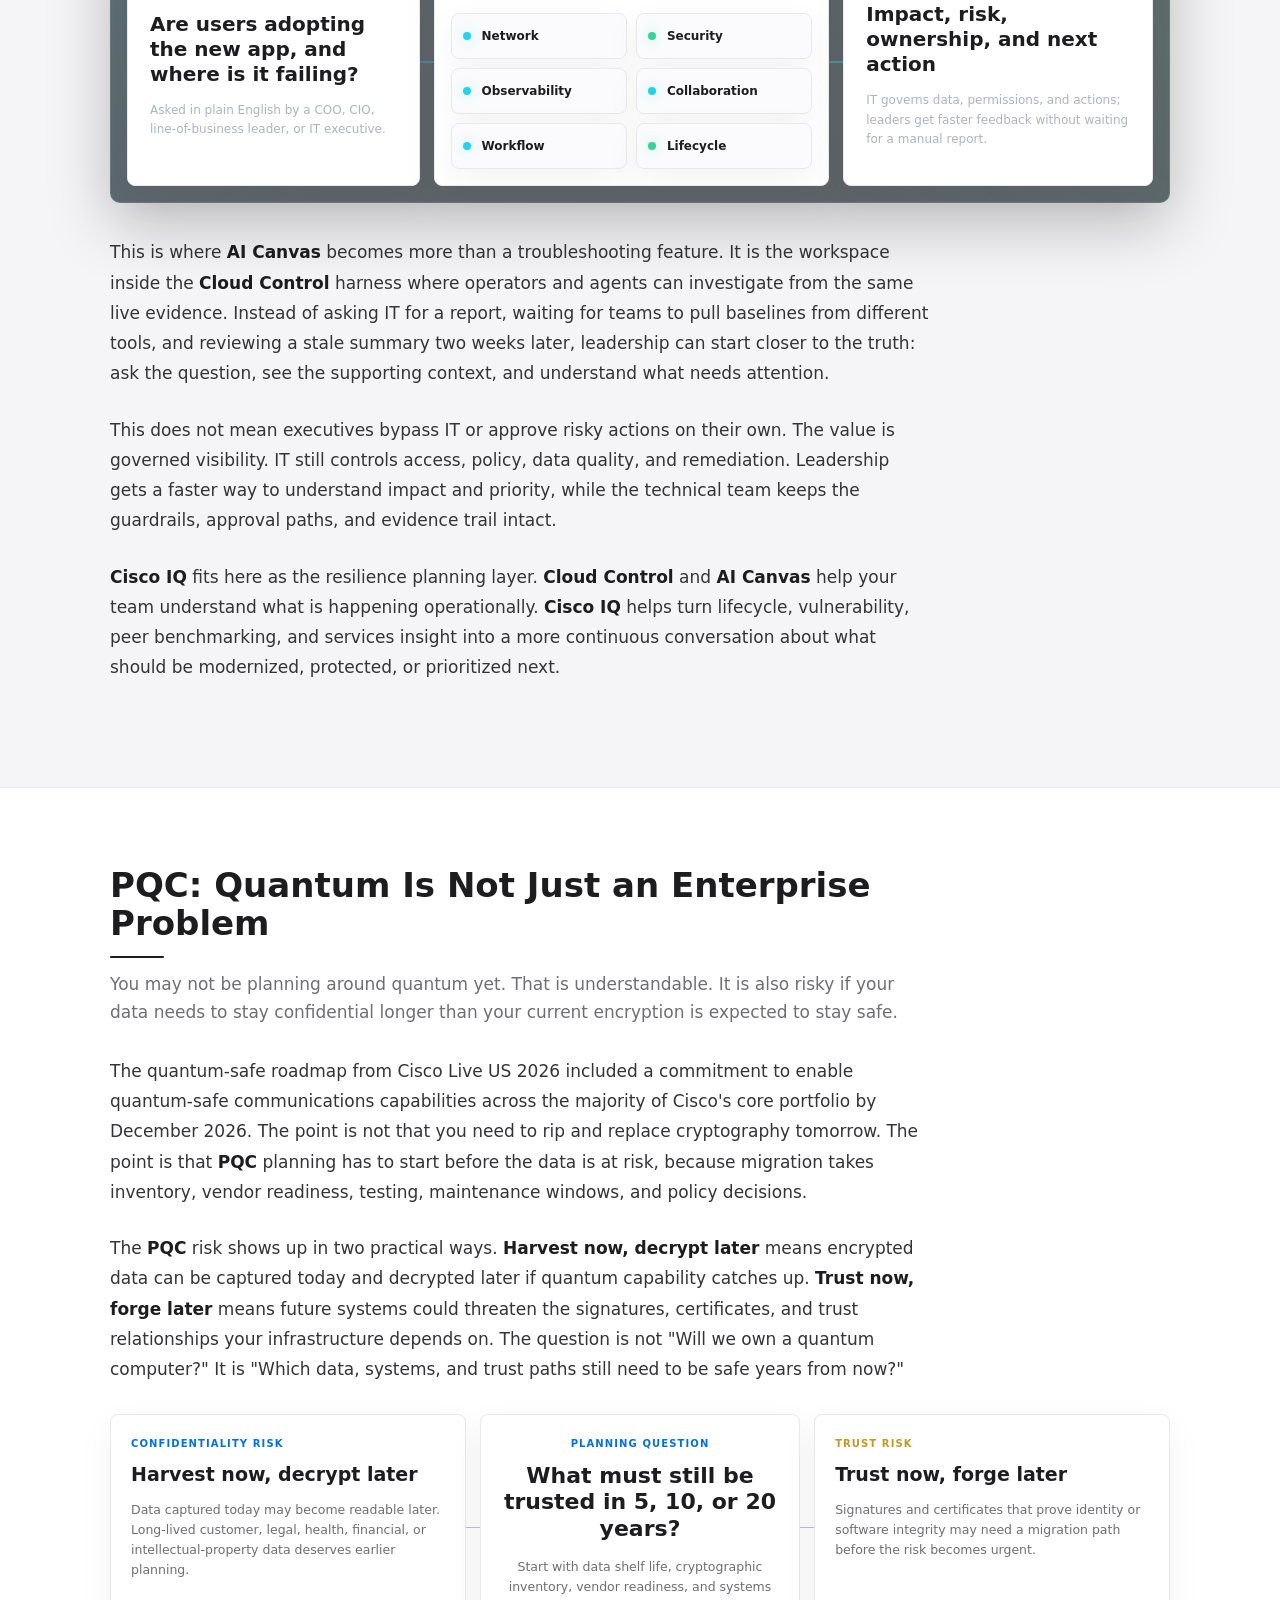
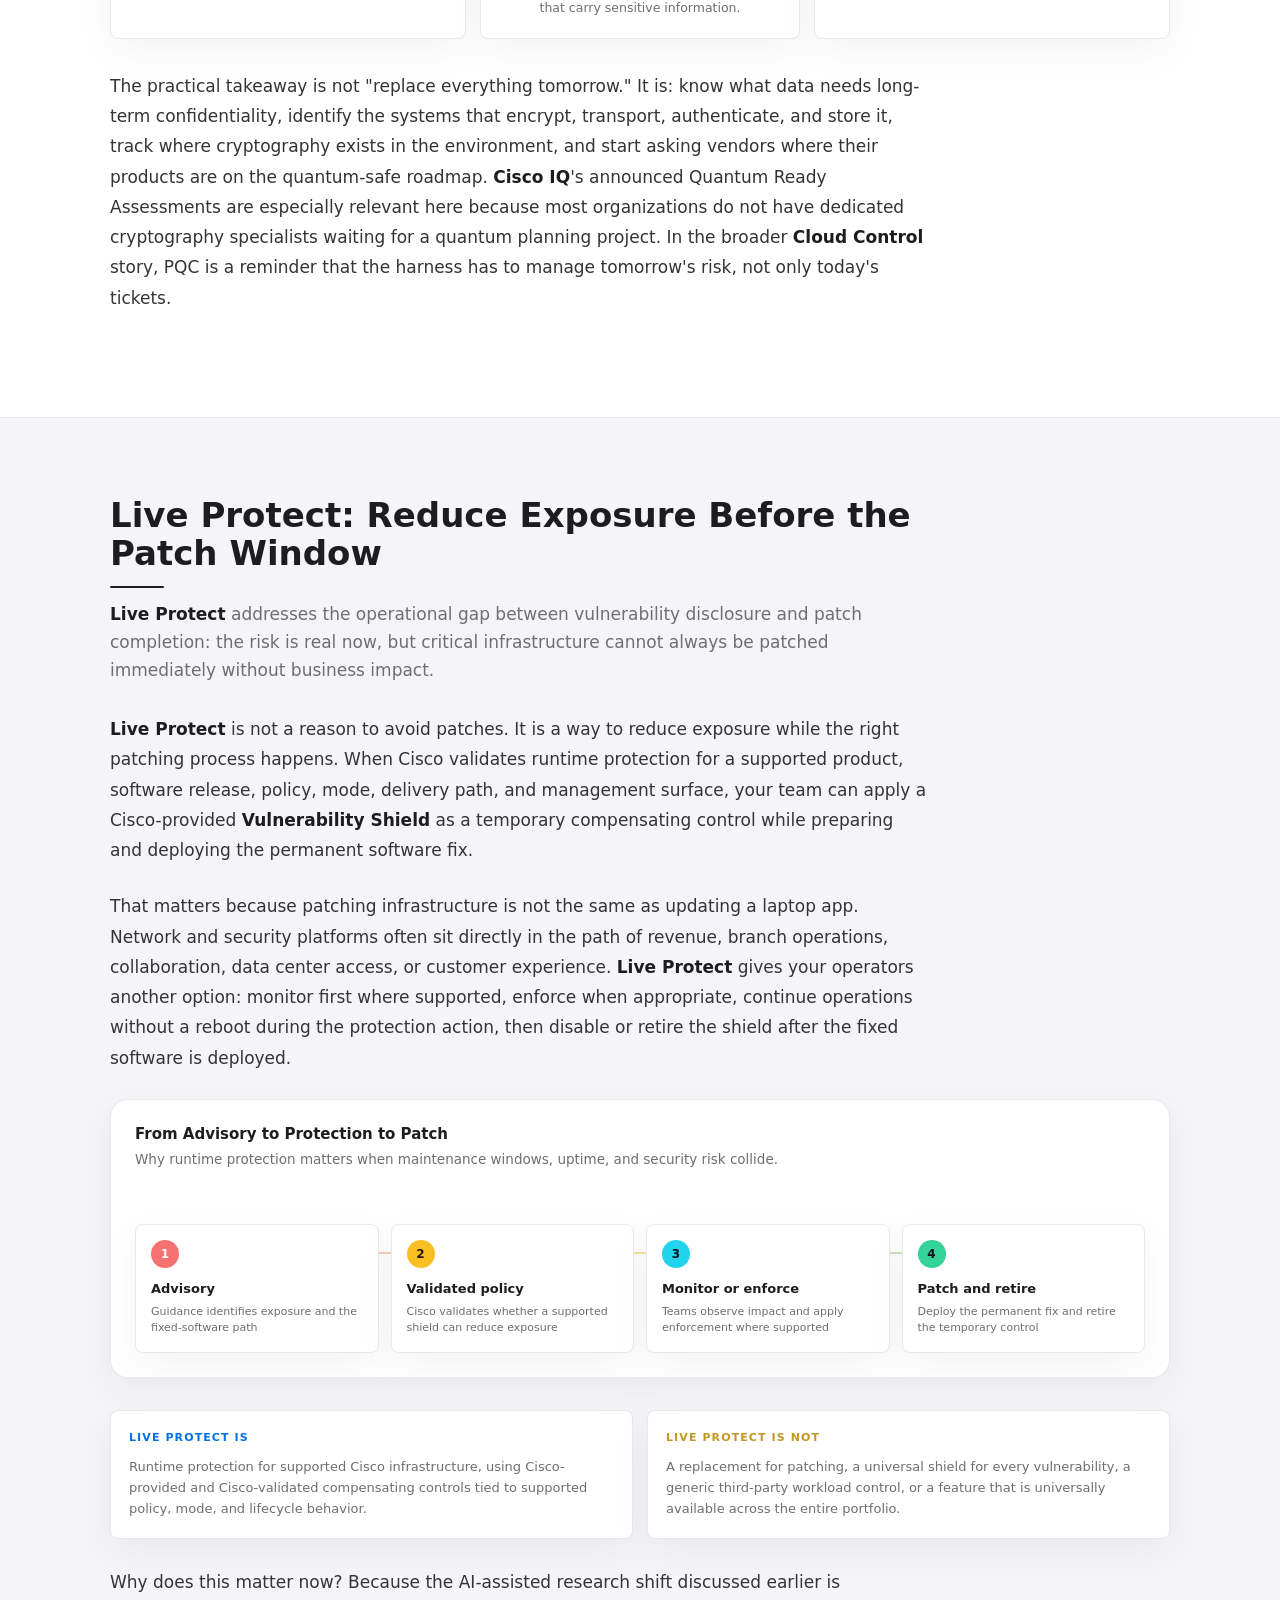
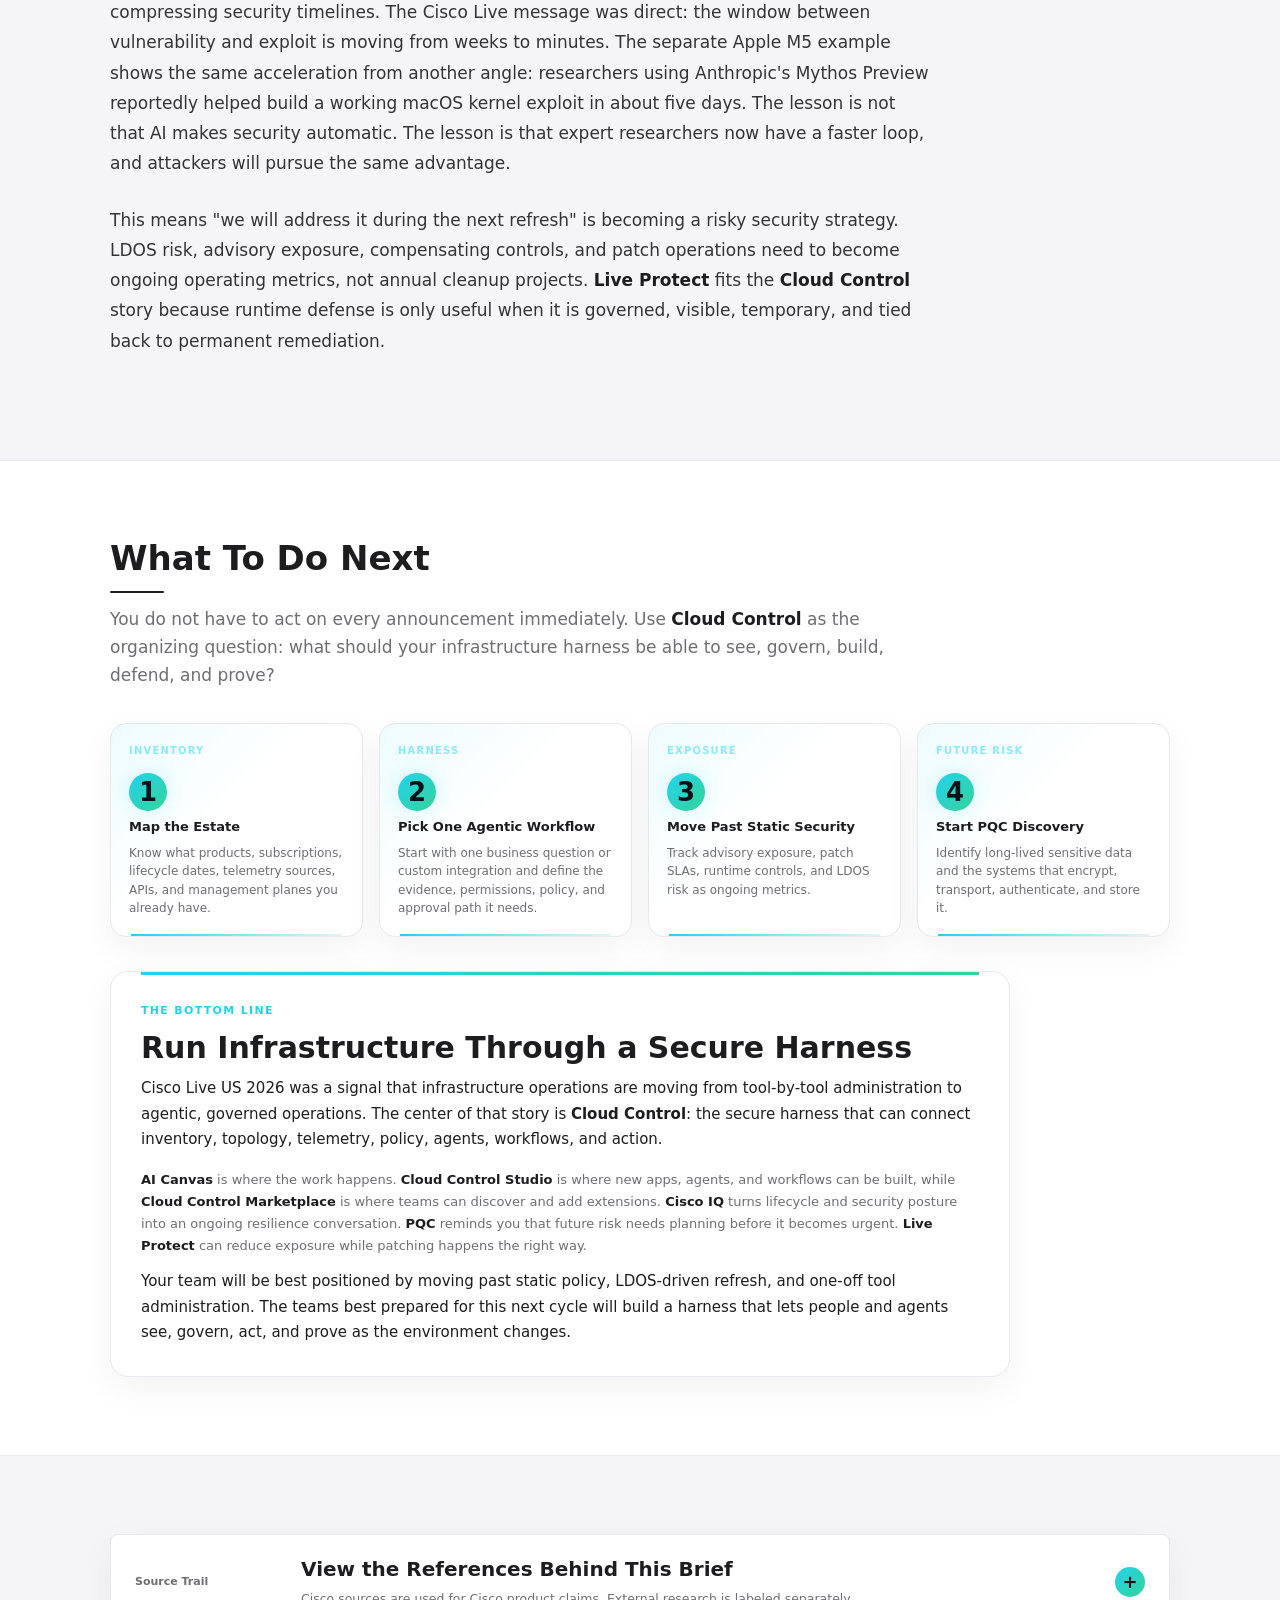
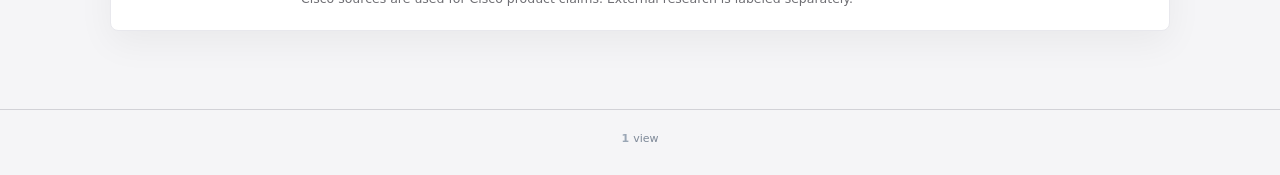
==== commit 369e2fe0: "Prepare site for jackriebel.com" ====
--- a/cisco-live-2026-midmarket.html
+++ b/cisco-live-2026-midmarket.html
@@ -5,19 +5,22 @@
   <meta name="viewport" content="width=device-width, initial-scale=1.0">
   <title>Cisco Live US 2026: Cloud Control and the New Operating Model for IT</title>
 
+  <meta name="description" content="A practical field perspective on Cisco Cloud Control as the secure harness for agentic operations, with AI Canvas, Studio, Cisco IQ, PQC, and Live Protect in context.">
+  <link rel="canonical" href="https://jackriebel.com/cisco-live-2026-midmarket.html">
   <meta property="og:title" content="Cisco Live US 2026: Cloud Control and the New Operating Model for IT">
   <meta property="og:description" content="A practical field perspective on Cisco Cloud Control as the secure harness for agentic operations, with AI Canvas, Studio, Cisco IQ, PQC, and Live Protect in context.">
-  <meta property="og:image" content="https://jackriebel.github.io/mcp-c-suite-to-noc/cloud-control-canvas.png">
+  <meta property="og:image" content="https://jackriebel.com/cloud-control-canvas.png">
   <meta property="og:type" content="article">
-  <meta property="og:url" content="https://jackriebel.github.io/mcp-c-suite-to-noc/cisco-live-2026-midmarket.html">
+  <meta property="og:url" content="https://jackriebel.com/cisco-live-2026-midmarket.html">
   <meta name="twitter:card" content="summary_large_image">
   <meta name="twitter:title" content="Cisco Live US 2026: Cloud Control and the New Operating Model for IT">
   <meta name="twitter:description" content="A practical recap for IT and business technology leaders: Cisco Cloud Control as the secure harness for agentic operations, with AI Canvas, Studio, Live Protect, PQC, and Cisco IQ in context.">
-  <meta name="twitter:image" content="https://jackriebel.github.io/mcp-c-suite-to-noc/cloud-control-canvas.png">
-
+  <meta name="twitter:image" content="https://jackriebel.com/cloud-control-canvas.png">
+
+  <script src="theme.js"></script>
   <link rel="stylesheet" href="styles.css">
 </head>
-<body class="live26-page">
+<body class="live26-page article-page">
 
   <div class="reading-progress" id="readingProgress"></div>
 
@@ -424,7 +427,7 @@
         </div>
       </div>
 
-      <p class="section-prose">Why does this matter now? Because AI-assisted security research is compressing timelines. The Cisco Live message was direct: the window between vulnerability and exploit is moving from weeks to minutes. Cisco is also part of frontier-model efforts like Anthropic Project Glasswing and OpenAI Daybreak, where a select group is using advanced models to stress-test critical software before attackers can use the same class of capability. The separate Apple M5 example shows the same acceleration from another angle: researchers using Anthropic's Mythos Preview reportedly helped build a working macOS kernel exploit in about five days. The lesson is not that AI makes security automatic. The lesson is that expert researchers now have a faster loop, and attackers will pursue the same advantage.</p>
+      <p class="section-prose">Why does this matter now? Because the AI-assisted research shift discussed earlier is compressing security timelines. The Cisco Live message was direct: the window between vulnerability and exploit is moving from weeks to minutes. The separate Apple M5 example shows the same acceleration from another angle: researchers using Anthropic's Mythos Preview reportedly helped build a working macOS kernel exploit in about five days. The lesson is not that AI makes security automatic. The lesson is that expert researchers now have a faster loop, and attackers will pursue the same advantage.</p>
 
       <p class="section-prose">This means "we will address it during the next refresh" is becoming a risky security strategy. LDOS risk, advisory exposure, compensating controls, and patch operations need to become ongoing operating metrics, not annual cleanup projects. <strong>Live Protect</strong> fits the <strong>Cloud Control</strong> story because runtime defense is only useful when it is governed, visible, temporary, and tied back to permanent remediation.</p>
     </div>
--- a/styles.css
+++ b/styles.css
@@ -247,6 +247,1078 @@
   font-size: 14px; font-weight: 600; text-align: center;
 }
 
+/* Agent Shadow IT additions */
+.agent-control-card {
+  position: relative;
+  overflow: hidden;
+  margin-bottom: 32px;
+  padding: 24px;
+  border-radius: 14px;
+  background:
+    linear-gradient(135deg, rgba(34,211,238,0.09), transparent 34%),
+    linear-gradient(225deg, rgba(167,139,250,0.1), transparent 42%),
+    rgba(255,255,255,0.035);
+  border: 1px solid rgba(255,255,255,0.1);
+  box-shadow: 0 2px 26px rgba(0,0,0,0.28);
+}
+.agent-control-card::before {
+  content: '';
+  position: absolute;
+  inset: 0;
+  pointer-events: none;
+  background-image:
+    linear-gradient(rgba(255,255,255,0.04) 1px, transparent 1px),
+    linear-gradient(90deg, rgba(255,255,255,0.04) 1px, transparent 1px);
+  background-size: 28px 28px;
+  mask-image: linear-gradient(180deg, rgba(0,0,0,0.7), transparent 78%);
+}
+.agent-card-head,
+.agent-console-grid {
+  position: relative;
+  z-index: 1;
+}
+.agent-card-head {
+  display: flex;
+  justify-content: space-between;
+  align-items: flex-start;
+  gap: 20px;
+  margin-bottom: 22px;
+}
+.agent-eyebrow {
+  display: block;
+  margin-bottom: 8px;
+  color: var(--cyan);
+  font-size: 11px;
+  font-weight: 700;
+  letter-spacing: 0.08em;
+  text-transform: uppercase;
+}
+.agent-card-head h3 {
+  margin-bottom: 6px;
+  font-size: 18px;
+}
+.agent-card-head p {
+  max-width: 620px;
+  color: var(--fg2);
+  font-size: 13.5px;
+  line-height: 1.7;
+}
+.agent-mode-switch {
+  display: flex;
+  gap: 8px;
+  padding: 5px;
+  border: 1px solid rgba(255,255,255,0.1);
+  border-radius: 10px;
+  background: rgba(0,0,0,0.22);
+  flex-shrink: 0;
+}
+.agent-mode-btn {
+  border: 0;
+  border-radius: 7px;
+  padding: 9px 14px;
+  color: var(--fg2);
+  background: transparent;
+  font-family: inherit;
+  font-size: 13px;
+  font-weight: 700;
+  cursor: pointer;
+  transition: color 0.18s, background 0.18s, box-shadow 0.18s;
+}
+.agent-mode-btn:hover { color: #fff; }
+.agent-mode-btn.active {
+  color: var(--green);
+  background: rgba(52,211,153,0.13);
+  box-shadow: inset 0 0 0 1px rgba(52,211,153,0.35);
+}
+.agent-mode-btn.active.danger {
+  color: var(--red);
+  background: rgba(248,113,113,0.13);
+  box-shadow: inset 0 0 0 1px rgba(248,113,113,0.35);
+}
+.building-request-panel,
+.security-elevator,
+.enterprise-building {
+  position: relative;
+  border: 1px solid rgba(255,255,255,0.09);
+  border-radius: 12px;
+  background: rgba(8,8,16,0.68);
+  box-shadow: inset 0 1px 0 rgba(255,255,255,0.04);
+}
+.building-request-panel {
+  display: flex;
+  flex-direction: column;
+  gap: 10px;
+  padding: 16px;
+}
+.request-card {
+  padding: 14px;
+  border-radius: 12px;
+  background: rgba(255,255,255,0.045);
+  border: 1px solid rgba(255,255,255,0.08);
+}
+.request-card span,
+.elevator-title span,
+.building-label span {
+  display: block;
+  color: var(--cyan);
+  font-size: 10px;
+  font-weight: 900;
+  letter-spacing: 0.08em;
+  text-transform: uppercase;
+  margin-bottom: 7px;
+}
+.request-card p {
+  color: #fff;
+  font-size: 13px;
+  line-height: 1.55;
+  margin: 0;
+}
+.agent-badge-card {
+  display: grid;
+  grid-template-columns: 48px 1fr;
+  gap: 12px;
+  align-items: center;
+  padding: 11px;
+  border-radius: 14px;
+  background:
+    radial-gradient(circle at 30% 30%, rgba(34,211,238,0.2), transparent 38%),
+    rgba(34,211,238,0.055);
+  border: 1px solid rgba(34,211,238,0.18);
+}
+.agent-badge-card.active-agent {
+  background:
+    radial-gradient(circle at 30% 30%, rgba(34,211,238,0.25), transparent 42%),
+    rgba(34,211,238,0.08);
+  border-color: rgba(34,211,238,0.28);
+}
+.agent-badge-orb {
+  width: 44px;
+  height: 44px;
+  display: flex;
+  align-items: center;
+  justify-content: center;
+  border-radius: 14px;
+  color: #fff;
+  font-size: 15px;
+  font-weight: 900;
+  background: rgba(34,211,238,0.14);
+  border: 1px solid rgba(34,211,238,0.35);
+  box-shadow: 0 0 24px rgba(34,211,238,0.15);
+}
+.agent-badge-card strong {
+  display: block;
+  color: #fff;
+  font-size: 12.5px;
+  margin-bottom: 3px;
+}
+.agent-badge-card small {
+  display: block;
+  color: var(--fg2);
+  font-size: 10.8px;
+  line-height: 1.45;
+}
+.sase-cloud {
+  position: relative;
+  overflow: hidden;
+  padding: 13px 14px;
+  border-radius: 18px;
+  background:
+    radial-gradient(circle at 20% 15%, rgba(96,165,250,0.22), transparent 35%),
+    radial-gradient(circle at 82% 80%, rgba(52,211,153,0.16), transparent 32%),
+    rgba(96,165,250,0.055);
+  border: 1px solid rgba(96,165,250,0.18);
+}
+.sase-cloud::before,
+.sase-cloud::after {
+  content: '';
+  position: absolute;
+  border-radius: 50%;
+  background: rgba(255,255,255,0.045);
+}
+.sase-cloud::before {
+  width: 90px;
+  height: 44px;
+  right: -18px;
+  top: -14px;
+}
+.sase-cloud::after {
+  width: 70px;
+  height: 34px;
+  left: -18px;
+  bottom: -12px;
+}
+.sase-cloud span,
+.sase-cloud strong,
+.sase-cloud small {
+  position: relative;
+  z-index: 1;
+  display: block;
+}
+.sase-cloud span {
+  color: var(--blue);
+  font-size: 10px;
+  font-weight: 900;
+  letter-spacing: 0.08em;
+  text-transform: uppercase;
+  margin-bottom: 5px;
+}
+.sase-cloud strong {
+  color: #fff;
+  font-size: 11.5px;
+  line-height: 1.45;
+  margin-bottom: 6px;
+}
+.sase-cloud small {
+  color: var(--fg2);
+  font-size: 10.8px;
+  line-height: 1.45;
+}
+.access-legend {
+  display: flex;
+  flex-wrap: wrap;
+  gap: 8px;
+  margin-top: auto;
+}
+.access-legend span {
+  display: flex;
+  align-items: center;
+  gap: 8px;
+  color: var(--fg2);
+  font-size: 11px;
+  font-weight: 700;
+}
+.access-legend i {
+  width: 9px;
+  height: 9px;
+  display: inline-block;
+  border-radius: 50%;
+}
+.legend-allowed { background: var(--green); box-shadow: 0 0 12px rgba(52,211,153,0.45); }
+.legend-review { background: var(--yellow); box-shadow: 0 0 12px rgba(251,191,36,0.4); }
+.legend-blocked { background: var(--red); box-shadow: 0 0 12px rgba(248,113,113,0.45); }
+.security-elevator {
+  padding: 16px;
+}
+.elevator-title {
+  padding: 12px 14px;
+  margin-bottom: 14px;
+  border-radius: 12px;
+  background: rgba(248,113,113,0.08);
+  border: 1px solid rgba(248,113,113,0.2);
+}
+.agent-control-card[data-agent-state="governed"] .elevator-title {
+  background: rgba(52,211,153,0.08);
+  border-color: rgba(52,211,153,0.24);
+}
+.elevator-title strong,
+.building-label strong {
+  display: block;
+  color: #fff;
+  font-size: 13px;
+  line-height: 1.45;
+}
+.elevator-shaft {
+  position: relative;
+  display: grid;
+  gap: 10px;
+}
+.elevator-shaft::before {
+  content: '';
+  position: absolute;
+  top: 18px;
+  bottom: 18px;
+  left: 19px;
+  width: 2px;
+  background: linear-gradient(180deg, var(--red), rgba(248,113,113,0.16));
+}
+.agent-control-card[data-agent-state="governed"] .elevator-shaft::before {
+  background: linear-gradient(180deg, var(--cyan), var(--green));
+}
+.elevator-gate {
+  position: relative;
+  min-height: 76px;
+  padding: 12px 12px 12px 50px;
+  border-radius: 12px;
+  background: rgba(255,255,255,0.04);
+  border: 1px solid rgba(255,255,255,0.08);
+  transition: background 0.2s, border-color 0.2s, transform 0.2s;
+}
+.elevator-gate::before {
+  content: '';
+  position: absolute;
+  top: 18px;
+  left: 10px;
+  width: 20px;
+  height: 20px;
+  border-radius: 50%;
+  background: var(--red);
+  border: 4px solid rgba(8,8,16,0.95);
+  box-shadow: 0 0 16px rgba(248,113,113,0.42);
+}
+.elevator-gate.strong {
+  background: rgba(52,211,153,0.07);
+  border-color: rgba(52,211,153,0.24);
+  transform: translateX(2px);
+}
+.elevator-gate.strong::before {
+  background: var(--green);
+  box-shadow: 0 0 16px rgba(52,211,153,0.42);
+}
+.elevator-gate span {
+  display: block;
+  color: var(--fg2);
+  font-size: 10px;
+  font-weight: 900;
+  letter-spacing: 0.07em;
+  text-transform: uppercase;
+  margin-bottom: 4px;
+}
+.elevator-gate strong {
+  display: block;
+  color: #fff;
+  font-size: 12.5px;
+  margin-bottom: 4px;
+}
+.elevator-gate small {
+  display: block;
+  color: var(--fg2);
+  font-size: 11px;
+  line-height: 1.45;
+}
+.enterprise-building {
+  padding: 16px;
+  background:
+    linear-gradient(90deg, rgba(255,255,255,0.035) 0 1px, transparent 1px),
+    rgba(8,8,16,0.68);
+  background-size: 24px 100%;
+}
+.building-label {
+  display: flex;
+  justify-content: space-between;
+  gap: 16px;
+  align-items: center;
+  margin-bottom: 12px;
+  padding: 11px 13px;
+  border-radius: 12px;
+  background: rgba(255,255,255,0.04);
+  border: 1px solid rgba(255,255,255,0.08);
+}
+.building-label span { margin-bottom: 0; }
+.building-label strong {
+  color: var(--red);
+  text-align: right;
+}
+.agent-control-card[data-agent-state="governed"] .building-label strong {
+  color: var(--green);
+}
+.building-floor {
+  display: grid;
+  grid-template-columns: 104px 1fr;
+  gap: 12px;
+  align-items: stretch;
+  min-height: 88px;
+  padding: 10px;
+  margin-bottom: 10px;
+  border-radius: 12px;
+  background: rgba(255,255,255,0.035);
+  border: 1px solid rgba(248,113,113,0.16);
+  transition: border-color 0.2s, background 0.2s;
+}
+.agent-control-card[data-agent-state="governed"] .building-floor {
+  border-color: rgba(52,211,153,0.18);
+  background: rgba(52,211,153,0.035);
+}
+.building-floor.restricted {
+  border-color: rgba(248,113,113,0.24);
+}
+.floor-meta {
+  display: flex;
+  flex-direction: column;
+  justify-content: center;
+  padding: 10px;
+  border-radius: 9px;
+  background: rgba(0,0,0,0.2);
+}
+.floor-meta span {
+  color: var(--cyan);
+  font-size: 10px;
+  font-weight: 900;
+  letter-spacing: 0.07em;
+  text-transform: uppercase;
+  margin-bottom: 6px;
+}
+.floor-meta strong {
+  color: #fff;
+  font-size: 12px;
+  line-height: 1.35;
+}
+.floor-rooms {
+  display: grid;
+  grid-template-columns: repeat(auto-fit, minmax(132px, 1fr));
+  gap: 8px;
+}
+.room-node {
+  position: relative;
+  min-height: 58px;
+  padding: 10px 11px 10px 32px;
+  border-radius: 9px;
+  background: rgba(255,255,255,0.045);
+  border: 1px solid rgba(248,113,113,0.18);
+  transition: border-color 0.2s, background 0.2s, transform 0.2s, opacity 0.2s;
+}
+.room-node::before {
+  content: '';
+  position: absolute;
+  top: 13px;
+  left: 11px;
+  width: 10px;
+  height: 10px;
+  border-radius: 50%;
+  background: var(--red);
+  box-shadow: 0 0 14px rgba(248,113,113,0.45);
+}
+.room-node.allowed {
+  border-color: rgba(52,211,153,0.3);
+  background: rgba(52,211,153,0.08);
+  transform: translateY(-1px);
+}
+.room-node.allowed::before {
+  background: var(--green);
+  box-shadow: 0 0 14px rgba(52,211,153,0.45);
+}
+.room-node.review {
+  border-color: rgba(251,191,36,0.32);
+  background: rgba(251,191,36,0.07);
+}
+.room-node.review::before {
+  background: var(--yellow);
+  box-shadow: 0 0 14px rgba(251,191,36,0.4);
+}
+.room-node.blocked {
+  border-color: rgba(248,113,113,0.28);
+  background: rgba(248,113,113,0.065);
+  opacity: 0.76;
+}
+.room-node.blocked::before {
+  content: '×';
+  width: 15px;
+  height: 15px;
+  top: 10px;
+  left: 8px;
+  display: flex;
+  align-items: center;
+  justify-content: center;
+  color: #0a0a0f;
+  font-size: 12px;
+  font-weight: 900;
+}
+.room-node strong {
+  display: block;
+  color: #fff;
+  font-size: 12.5px;
+  margin-bottom: 3px;
+}
+.room-node small {
+  display: block;
+  color: var(--fg2);
+  font-size: 11px;
+  line-height: 1.4;
+}
+.agent-fabric-map {
+  position: relative;
+  z-index: 1;
+  display: grid;
+  grid-template-columns: minmax(210px, 0.75fr) minmax(220px, 0.85fr) minmax(360px, 1.35fr);
+  gap: 16px;
+  align-items: stretch;
+}
+.fabric-origin-panel,
+.fabric-control-panel,
+.fabric-zone-panel {
+  border: 1px solid rgba(255,255,255,0.09);
+  border-radius: 12px;
+  background: rgba(8,8,16,0.66);
+  box-shadow: inset 0 1px 0 rgba(255,255,255,0.04);
+}
+.fabric-origin-panel {
+  display: flex;
+  flex-direction: column;
+  justify-content: space-between;
+  gap: 16px;
+  padding: 18px;
+}
+.prompt-bubble {
+  padding: 14px;
+  border-radius: 12px;
+  background: rgba(255,255,255,0.045);
+  border: 1px solid rgba(255,255,255,0.08);
+}
+.prompt-bubble span {
+  display: block;
+  color: var(--cyan);
+  font-size: 11px;
+  font-weight: 800;
+  letter-spacing: 0.06em;
+  text-transform: uppercase;
+  margin-bottom: 8px;
+}
+.prompt-bubble p {
+  color: #fff;
+  font-size: 13px;
+  line-height: 1.55;
+  margin: 0;
+}
+.agent-orb {
+  position: relative;
+  display: grid;
+  place-items: center;
+  align-content: center;
+  min-height: 142px;
+  border-radius: 20px;
+  background:
+    radial-gradient(circle at 50% 35%, rgba(34,211,238,0.28), transparent 35%),
+    linear-gradient(135deg, rgba(34,211,238,0.1), rgba(167,139,250,0.1));
+  border: 1px solid rgba(34,211,238,0.18);
+}
+.agent-orb::after {
+  content: '';
+  position: absolute;
+  inset: 14px;
+  border: 1px dashed rgba(255,255,255,0.18);
+  border-radius: 16px;
+}
+.agent-orb span {
+  width: 54px;
+  height: 54px;
+  display: flex;
+  align-items: center;
+  justify-content: center;
+  margin-bottom: 10px;
+  border-radius: 50%;
+  color: #fff;
+  font-size: 18px;
+  font-weight: 900;
+  background: rgba(34,211,238,0.15);
+  border: 1px solid rgba(34,211,238,0.35);
+  box-shadow: 0 0 24px rgba(34,211,238,0.16);
+}
+.agent-orb strong {
+  color: #fff;
+  font-size: 13px;
+  text-align: center;
+}
+.origin-note {
+  color: var(--fg2);
+  font-size: 12.5px;
+  line-height: 1.65;
+  margin: 0;
+}
+.fabric-control-panel {
+  position: relative;
+  display: grid;
+  gap: 9px;
+  padding: 16px;
+}
+.fabric-control-panel::before {
+  content: '';
+  position: absolute;
+  top: 58px;
+  bottom: 58px;
+  left: 29px;
+  width: 2px;
+  background: linear-gradient(180deg, var(--red), rgba(248,113,113,0.18));
+}
+.agent-control-card[data-agent-state="governed"] .fabric-control-panel::before {
+  background: linear-gradient(180deg, var(--cyan), var(--green));
+}
+.fabric-path-label {
+  position: relative;
+  z-index: 1;
+  padding: 10px 12px;
+  border-radius: 999px;
+  color: var(--red);
+  font-size: 11.5px;
+  font-weight: 800;
+  text-align: center;
+  background: rgba(248,113,113,0.1);
+  border: 1px solid rgba(248,113,113,0.22);
+}
+.agent-control-card[data-agent-state="governed"] .fabric-path-label {
+  color: var(--green);
+  background: rgba(52,211,153,0.1);
+  border-color: rgba(52,211,153,0.24);
+}
+.fabric-gate {
+  position: relative;
+  z-index: 1;
+  min-height: 68px;
+  padding: 10px 11px 10px 54px;
+  border-radius: 10px;
+  background: rgba(255,255,255,0.04);
+  border: 1px solid rgba(255,255,255,0.08);
+  transition: transform 0.2s, border-color 0.2s, background 0.2s;
+}
+.fabric-gate span {
+  position: absolute;
+  top: 12px;
+  left: 10px;
+  width: 30px;
+  height: 30px;
+  display: flex;
+  align-items: center;
+  justify-content: center;
+  border-radius: 50%;
+  color: #fff;
+  font-size: 10px;
+  font-weight: 900;
+  background: rgba(248,113,113,0.22);
+  border: 1px solid rgba(248,113,113,0.34);
+}
+.fabric-gate.strong {
+  background: rgba(52,211,153,0.07);
+  border-color: rgba(52,211,153,0.22);
+  transform: translateX(2px);
+}
+.fabric-gate.strong span {
+  background: rgba(52,211,153,0.2);
+  border-color: rgba(52,211,153,0.36);
+}
+.fabric-gate strong {
+  display: block;
+  color: #fff;
+  font-size: 12px;
+  margin-bottom: 4px;
+}
+.fabric-gate small {
+  display: block;
+  color: var(--fg2);
+  font-size: 11px;
+  line-height: 1.45;
+}
+.fabric-zone-panel {
+  display: grid;
+  grid-template-columns: 1fr 1fr;
+  gap: 12px;
+  padding: 16px;
+}
+.fabric-zone {
+  position: relative;
+  min-height: 168px;
+  padding: 14px;
+  border-radius: 12px;
+  background: rgba(255,255,255,0.035);
+  border: 1px solid rgba(255,255,255,0.08);
+}
+.fabric-zone.restricted {
+  border-color: rgba(248,113,113,0.16);
+}
+.agent-control-card[data-agent-state="governed"] .fabric-zone {
+  background: rgba(52,211,153,0.035);
+}
+.zone-title {
+  display: flex;
+  justify-content: space-between;
+  gap: 10px;
+  align-items: baseline;
+  margin-bottom: 12px;
+}
+.zone-title span {
+  color: var(--cyan);
+  font-size: 10px;
+  font-weight: 900;
+  letter-spacing: 0.07em;
+  text-transform: uppercase;
+}
+.zone-title strong {
+  color: #fff;
+  font-size: 12px;
+  text-align: right;
+}
+.zone-node {
+  position: relative;
+  padding: 11px 12px 11px 34px;
+  border-radius: 9px;
+  background: rgba(255,255,255,0.045);
+  border: 1px solid rgba(255,255,255,0.08);
+  margin-bottom: 9px;
+  transition: border-color 0.2s, background 0.2s, transform 0.2s;
+}
+.zone-node::before {
+  content: '';
+  position: absolute;
+  top: 13px;
+  left: 12px;
+  width: 10px;
+  height: 10px;
+  border-radius: 50%;
+  background: var(--red);
+  box-shadow: 0 0 14px rgba(248,113,113,0.45);
+}
+.zone-node.allowed {
+  border-color: rgba(52,211,153,0.28);
+  background: rgba(52,211,153,0.075);
+  transform: translateY(-1px);
+}
+.zone-node.allowed::before {
+  background: var(--green);
+  box-shadow: 0 0 14px rgba(52,211,153,0.45);
+}
+.zone-node.blocked {
+  border-color: rgba(248,113,113,0.24);
+  background: rgba(248,113,113,0.055);
+  opacity: 0.74;
+}
+.zone-node.blocked::before {
+  content: '×';
+  width: 15px;
+  height: 15px;
+  top: 10px;
+  left: 9px;
+  display: flex;
+  align-items: center;
+  justify-content: center;
+  color: #0a0a0f;
+  font-size: 12px;
+  font-weight: 900;
+}
+.zone-node.review {
+  border-color: rgba(251,191,36,0.28);
+  background: rgba(251,191,36,0.06);
+}
+.zone-node.review::before {
+  background: var(--yellow);
+  box-shadow: 0 0 14px rgba(251,191,36,0.4);
+}
+.zone-node strong {
+  display: block;
+  color: #fff;
+  font-size: 12.5px;
+  margin-bottom: 3px;
+}
+.zone-node small {
+  display: block;
+  color: var(--fg2);
+  font-size: 11px;
+  line-height: 1.45;
+}
+.fabric-explainer-row {
+  position: relative;
+  z-index: 1;
+  display: grid;
+  grid-template-columns: 1fr 1fr;
+  gap: 14px;
+  margin-top: 16px;
+}
+.fabric-verdict,
+.microseg-note {
+  padding: 15px 16px;
+  border-radius: 12px;
+  background: rgba(255,255,255,0.04);
+  border: 1px solid rgba(255,255,255,0.09);
+}
+.fabric-verdict.weak {
+  background: rgba(248,113,113,0.08);
+  border-color: rgba(248,113,113,0.24);
+}
+.fabric-verdict.strong {
+  background: rgba(52,211,153,0.08);
+  border-color: rgba(52,211,153,0.28);
+}
+.fabric-verdict span,
+.microseg-note span {
+  display: block;
+  color: #fff;
+  font-size: 13px;
+  font-weight: 800;
+  margin-bottom: 6px;
+}
+.fabric-verdict p,
+.microseg-note p {
+  color: var(--fg2);
+  font-size: 12.5px;
+  line-height: 1.65;
+  margin: 0;
+}
+.agent-console-grid {
+  display: grid;
+  grid-template-columns: minmax(220px, 0.85fr) minmax(280px, 1.25fr) minmax(220px, 0.9fr);
+  gap: 16px;
+}
+.agent-passport-panel,
+.agent-checkpoint-panel,
+.agent-tool-panel {
+  border: 1px solid rgba(255,255,255,0.09);
+  border-radius: 12px;
+  background: rgba(8,8,16,0.62);
+  box-shadow: inset 0 1px 0 rgba(255,255,255,0.04);
+}
+.agent-passport-panel {
+  padding: 18px;
+}
+.agent-avatar {
+  width: 58px;
+  height: 58px;
+  display: flex;
+  align-items: center;
+  justify-content: center;
+  margin-bottom: 14px;
+  border-radius: 16px;
+  color: #fff;
+  font-size: 18px;
+  font-weight: 800;
+  background: linear-gradient(135deg, rgba(34,211,238,0.24), rgba(167,139,250,0.2));
+  border: 1px solid rgba(255,255,255,0.14);
+}
+.agent-passport-title {
+  color: #fff;
+  font-size: 16px;
+  font-weight: 700;
+  margin-bottom: 4px;
+}
+.agent-passport-subtitle {
+  min-height: 66px;
+  color: var(--fg2);
+  font-size: 12.5px;
+  line-height: 1.6;
+}
+.agent-identity-list {
+  display: grid;
+  gap: 8px;
+  margin-top: 16px;
+}
+.agent-identity-list div {
+  display: flex;
+  justify-content: space-between;
+  gap: 12px;
+  padding: 9px 10px;
+  border-radius: 8px;
+  background: rgba(255,255,255,0.04);
+}
+.agent-identity-list span {
+  color: var(--fg2);
+  font-size: 11px;
+}
+.agent-identity-list strong {
+  color: #fff;
+  font-size: 11px;
+  text-align: right;
+}
+.agent-checkpoint-panel {
+  padding: 16px;
+}
+.agent-checkpoint-track {
+  display: grid;
+  grid-template-columns: repeat(4, 1fr);
+  gap: 8px;
+  margin-bottom: 14px;
+}
+.agent-checkpoint {
+  position: relative;
+  min-height: 128px;
+  padding: 13px 10px;
+  border-radius: 10px;
+  background: rgba(255,255,255,0.035);
+  border: 1px solid rgba(255,255,255,0.08);
+  transition: background 0.22s, border-color 0.22s, transform 0.22s;
+}
+.agent-checkpoint::after {
+  content: '';
+  position: absolute;
+  left: 12px;
+  right: 12px;
+  bottom: 10px;
+  height: 3px;
+  border-radius: 3px;
+  background: var(--red);
+  opacity: 0.7;
+}
+.agent-checkpoint.strong {
+  background: rgba(52,211,153,0.07);
+  border-color: rgba(52,211,153,0.22);
+  transform: translateY(-2px);
+}
+.agent-checkpoint.strong::after { background: var(--green); }
+.agent-checkpoint span {
+  display: inline-flex;
+  width: 28px;
+  height: 22px;
+  align-items: center;
+  justify-content: center;
+  margin-bottom: 16px;
+  border-radius: 999px;
+  color: #fff;
+  font-size: 10px;
+  font-weight: 800;
+  background: rgba(255,255,255,0.1);
+}
+.agent-checkpoint strong {
+  display: block;
+  color: #fff;
+  font-size: 12px;
+  margin-bottom: 6px;
+}
+.agent-checkpoint small {
+  display: block;
+  color: var(--fg2);
+  font-size: 11px;
+  line-height: 1.45;
+}
+.agent-verdict {
+  padding: 14px 16px;
+  border-radius: 10px;
+  border: 1px solid rgba(248,113,113,0.24);
+  background: rgba(248,113,113,0.08);
+}
+.agent-verdict.strong {
+  border-color: rgba(52,211,153,0.28);
+  background: rgba(52,211,153,0.08);
+}
+.agent-verdict span {
+  display: block;
+  color: #fff;
+  font-size: 13px;
+  font-weight: 800;
+  margin-bottom: 5px;
+}
+.agent-verdict p {
+  color: var(--fg2);
+  font-size: 12px;
+  line-height: 1.6;
+  margin: 0;
+}
+.agent-tool-panel {
+  padding: 16px;
+}
+.agent-tool-head {
+  display: flex;
+  justify-content: space-between;
+  gap: 12px;
+  margin-bottom: 14px;
+}
+.agent-tool-head span {
+  color: var(--fg2);
+  font-size: 11px;
+  font-weight: 700;
+  letter-spacing: 0.05em;
+  text-transform: uppercase;
+}
+.agent-tool-head strong {
+  color: var(--red);
+  font-size: 12px;
+  text-align: right;
+}
+.agent-control-card[data-agent-state="governed"] .agent-tool-head strong {
+  color: var(--green);
+}
+.agent-tool-list {
+  display: grid;
+  gap: 10px;
+}
+.agent-tool {
+  padding: 12px;
+  border-radius: 9px;
+  background: rgba(255,255,255,0.04);
+  border: 1px solid rgba(255,255,255,0.07);
+}
+.agent-tool span {
+  display: block;
+  color: #fff;
+  font-size: 13px;
+  font-weight: 700;
+  margin-bottom: 4px;
+}
+.agent-tool strong {
+  color: var(--fg2);
+  font-size: 11px;
+  font-weight: 600;
+}
+.agent-model { margin-bottom: 28px; }
+.agent-model .workflow-step > div {
+  display: flex;
+  align-items: center;
+  gap: 10px;
+  width: 100%;
+}
+
+.glasswing-panel {
+  display: grid; grid-template-columns: repeat(3, 1fr); gap: 16px;
+  margin: 28px 0 32px;
+}
+.glasswing-stat {
+  padding: 22px 20px;
+  background: linear-gradient(180deg, rgba(34,211,238,0.08), rgba(255,255,255,0.03));
+  border: 1px solid rgba(34,211,238,0.16);
+  border-radius: 12px;
+  text-align: center;
+  box-shadow: 0 2px 20px rgba(0,0,0,0.22);
+}
+.glasswing-stat span {
+  display: block;
+  font-size: 32px;
+  line-height: 1;
+  font-weight: 700;
+  color: #fff;
+  letter-spacing: -0.02em;
+  margin-bottom: 10px;
+}
+.glasswing-stat p {
+  font-size: 12px;
+  line-height: 1.6;
+  color: var(--fg2);
+  margin: 0;
+}
+.fabric-grid {
+  display: grid;
+  grid-template-columns: repeat(4, 1fr);
+  gap: 14px;
+  margin: 28px 0 32px;
+}
+.fabric-card {
+  position: relative;
+  overflow: hidden;
+  min-height: 190px;
+  padding: 20px 18px;
+  border-radius: 12px;
+  background: rgba(255,255,255,0.035);
+  border: 1px solid rgba(255,255,255,0.09);
+  box-shadow: 0 2px 20px rgba(0,0,0,0.22);
+}
+.fabric-card::after {
+  content: '';
+  position: absolute;
+  left: 0;
+  right: 0;
+  bottom: 0;
+  height: 3px;
+  background: linear-gradient(90deg, var(--cyan), var(--blue), var(--green));
+  opacity: 0.8;
+}
+.fabric-card span {
+  display: inline-flex;
+  width: 34px;
+  height: 24px;
+  align-items: center;
+  justify-content: center;
+  margin-bottom: 18px;
+  border-radius: 999px;
+  color: var(--cyan);
+  font-size: 11px;
+  font-weight: 800;
+  background: rgba(34,211,238,0.09);
+  border: 1px solid rgba(34,211,238,0.2);
+}
+.fabric-card h3 {
+  font-size: 15px;
+  color: #fff;
+  margin-bottom: 8px;
+}
+.fabric-card p {
+  color: var(--fg2);
+  font-size: 12.5px;
+  line-height: 1.65;
+  margin: 0;
+}
+
 /* Horizontal Timeline */
 .h-timeline {
   position: relative;
@@ -429,6 +1501,1755 @@
 .view-counter { margin-top: 12px; }
 .view-counter img { height: 20px; border-radius: 4px; opacity: 0.7; transition: opacity 0.2s; }
 .view-counter img:hover { opacity: 1; }
+
+/* Cisco Live 2026 Mid-Market additions */
+.live26-page {
+  --live-ink: #eef7ff;
+  --live-muted: #93a5b8;
+  --live-panel: rgba(9, 20, 28, 0.82);
+  --live-line: rgba(148, 210, 255, 0.16);
+  background:
+    linear-gradient(180deg, rgba(34, 211, 238, 0.035), transparent 420px),
+    #080b10;
+  color: var(--live-ink);
+}
+
+.live26-page .reading-progress {
+  background: linear-gradient(90deg, #22d3ee, #34d399, #fbbf24);
+}
+
+.live26-page .sticky-nav {
+  background: rgba(8, 11, 16, 0.9);
+  border-color: rgba(148, 210, 255, 0.11);
+}
+
+.live26-page .nav-inner {
+  max-width: 1160px;
+  padding: 10px 18px;
+}
+
+.live26-page .nav-link {
+  border-radius: 999px;
+  font-size: 13px;
+  padding: 7px 14px;
+}
+
+.live26-page .nav-link.active {
+  color: #061014;
+  background: linear-gradient(135deg, var(--cyan), var(--green));
+}
+
+.live26-page .section {
+  padding: 72px 24px;
+  background: transparent;
+}
+
+.live26-page .section.alt {
+  background:
+    linear-gradient(180deg, rgba(255,255,255,0.025), rgba(255,255,255,0.01)),
+    rgba(255,255,255,0.012);
+  border-top: 1px solid rgba(255,255,255,0.035);
+  border-bottom: 1px solid rgba(255,255,255,0.035);
+}
+
+.live26-page .container {
+  max-width: 1060px;
+}
+
+.live26-page .section h2 {
+  max-width: 780px;
+  color: #fff;
+  font-size: 32px;
+  letter-spacing: 0;
+}
+
+.live26-page .section h2::after {
+  width: 62px;
+  background: linear-gradient(90deg, var(--cyan), var(--green));
+}
+
+.live26-page .section-desc {
+  max-width: 760px;
+  margin-bottom: 26px;
+  color: #a8b5c5;
+  font-size: 17px;
+  line-height: 1.7;
+}
+
+.live26-page .section-prose {
+  max-width: 790px;
+  margin-bottom: 24px;
+  color: #d9e3ee;
+  font-size: 17px;
+  line-height: 1.82;
+}
+
+.live26-page .section-prose strong {
+  color: #fff;
+}
+
+.live26-page .chart-row {
+  gap: 16px;
+  margin: 32px 0;
+  align-items: stretch;
+}
+
+.live26-page .chart-card {
+  display: flex;
+  flex-direction: column;
+  min-height: 390px;
+  border-radius: 10px;
+  padding: 20px;
+  background:
+    linear-gradient(180deg, rgba(255,255,255,0.05), rgba(255,255,255,0.026)),
+    rgba(8, 15, 22, 0.78);
+  border-color: rgba(148, 210, 255, 0.13);
+  box-shadow: 0 18px 50px rgba(0,0,0,0.24);
+}
+
+.live26-page .chart-card:hover {
+  transform: none;
+  border-color: rgba(34, 211, 238, 0.24);
+  box-shadow: 0 22px 58px rgba(0,0,0,0.28);
+}
+
+.live26-page .chart-card h3 {
+  font-size: 15px;
+  line-height: 1.35;
+  letter-spacing: 0;
+}
+
+.live26-page .chart-card .chart-desc {
+  min-height: 48px;
+  color: #95a5b5;
+  margin-bottom: 12px;
+}
+
+.live26-page .chart-card canvas {
+  flex: 1;
+  min-height: 230px;
+  max-height: 280px;
+}
+
+.live26-page #aiReadinessChart {
+  min-height: 260px;
+}
+
+.live26-page .chart-card.wide {
+  min-height: auto;
+}
+
+.live26-brief {
+  max-width: 1060px;
+  margin: 24px auto 0;
+  padding: 0 24px 12px;
+  display: grid;
+  grid-template-columns: minmax(0, 1.08fr) minmax(260px, 0.62fr);
+  gap: 14px;
+  align-items: stretch;
+}
+
+.live26-brief > div,
+.live26-brief > p {
+  border-radius: 10px;
+  border: 1px solid rgba(148, 210, 255, 0.13);
+  background: rgba(255,255,255,0.035);
+  box-shadow: 0 18px 50px rgba(0,0,0,0.2);
+}
+
+.live26-brief > div {
+  padding: 18px 20px;
+}
+
+.live26-brief > div span {
+  display: block;
+  margin-bottom: 8px;
+  color: var(--cyan);
+  font-size: 11px;
+  font-weight: 900;
+  letter-spacing: 0.1em;
+  text-transform: uppercase;
+}
+
+.live26-brief > div strong {
+  display: block;
+  color: #fff;
+  font-size: 16px;
+  line-height: 1.5;
+}
+
+.live26-brief > p {
+  margin: 0;
+  padding: 18px;
+  color: #a8b5c5;
+  font-size: 13px;
+  line-height: 1.65;
+}
+
+.live26-hero {
+  position: relative;
+  overflow: hidden;
+  text-align: left;
+  background:
+    linear-gradient(90deg, rgba(34, 211, 238, 0.08) 1px, transparent 1px),
+    linear-gradient(180deg, rgba(34, 211, 238, 0.07) 1px, transparent 1px),
+    radial-gradient(ellipse at 18% 20%, rgba(34, 211, 238, 0.16), transparent 31%),
+    radial-gradient(ellipse at 84% 18%, rgba(52, 211, 153, 0.13), transparent 32%),
+    linear-gradient(135deg, #071016 0%, #101622 50%, #191824 100%);
+  background-size: 42px 42px, 42px 42px, auto, auto, auto;
+  padding: 80px 24px 42px;
+}
+
+.live26-hero::before {
+  content: "";
+  position: absolute;
+  inset: 0;
+  pointer-events: none;
+  background:
+    linear-gradient(180deg, rgba(255,255,255,0.06), transparent 18%, transparent 78%, rgba(0,0,0,0.18));
+}
+
+.live26-hero-grid {
+  position: relative;
+  z-index: 1;
+  max-width: 1120px;
+  margin: 0 auto 26px;
+  display: grid;
+  grid-template-columns: minmax(0, 1.18fr) minmax(320px, 0.62fr);
+  gap: 36px;
+  align-items: center;
+}
+
+.live26-hero h1 {
+  max-width: 820px;
+  font-size: 58px;
+  line-height: 1.03;
+  letter-spacing: 0;
+  margin-bottom: 20px;
+  background: linear-gradient(135deg, #fff 0%, #d7f8ff 54%, #62f0c7 100%);
+  -webkit-background-clip: text;
+  -webkit-text-fill-color: transparent;
+  background-clip: text;
+}
+
+.live26-briefing-meta {
+  display: flex;
+  flex-wrap: wrap;
+  width: fit-content;
+  max-width: 100%;
+  gap: 0;
+  margin-bottom: 18px;
+  border: 1px solid rgba(148, 210, 255, 0.18);
+  border-radius: 999px;
+  background: rgba(2, 11, 17, 0.56);
+  box-shadow: inset 0 1px 0 rgba(255,255,255,0.06);
+}
+
+.live26-briefing-meta span {
+  display: inline-flex;
+  align-items: center;
+  min-height: 34px;
+  padding: 0 12px;
+  color: #cbeefa;
+  font-size: 11px;
+  font-weight: 850;
+  letter-spacing: 0.08em;
+  text-transform: uppercase;
+  border-right: 1px solid rgba(148, 210, 255, 0.15);
+}
+
+.live26-briefing-meta span:first-child {
+  color: #061016;
+  background: linear-gradient(135deg, var(--cyan), #6ef0c9);
+  border-radius: 999px 0 0 999px;
+}
+
+.live26-briefing-meta span:last-child {
+  border-right: 0;
+}
+
+.live26-kicker,
+.live26-page .agent-eyebrow {
+  display: inline-block;
+  font-size: 11px;
+  font-weight: 800;
+  letter-spacing: 0.12em;
+  text-transform: uppercase;
+  color: var(--cyan);
+  margin-bottom: 12px;
+}
+
+.live26-hero .subtitle {
+  max-width: 760px;
+  margin-bottom: 26px;
+  margin-left: 0;
+  margin-right: 0;
+  color: var(--live-muted);
+  font-size: 17px;
+  line-height: 1.74;
+}
+
+.live26-hero .author-byline {
+  margin-bottom: 0;
+}
+
+.live26-hero-panel {
+  position: relative;
+  overflow: hidden;
+  border: 1px solid var(--live-line);
+  border-radius: 10px;
+  padding: 14px;
+  background:
+    linear-gradient(145deg, rgba(34, 211, 238, 0.12), transparent 36%),
+    linear-gradient(315deg, rgba(52, 211, 153, 0.08), transparent 42%),
+    rgba(4, 12, 18, 0.74);
+  box-shadow: 0 20px 60px rgba(0, 0, 0, 0.3);
+}
+
+.live26-signal-row {
+  position: relative;
+  z-index: 1;
+  display: grid;
+  grid-template-columns: 104px 1fr;
+  gap: 14px;
+  align-items: center;
+  padding: 14px 10px;
+  border-bottom: 1px solid rgba(255,255,255,0.08);
+}
+
+.live26-signal-row:last-child {
+  border-bottom: 0;
+}
+
+.live26-signal-row span {
+  font-size: 11px;
+  font-weight: 800;
+  text-transform: uppercase;
+  color: var(--cyan);
+}
+
+.live26-signal-row strong {
+  font-size: 14px;
+  line-height: 1.35;
+  color: #fff;
+}
+
+.live26-stats {
+  position: relative;
+  z-index: 1;
+  max-width: 1120px;
+  margin-left: auto;
+  margin-right: auto;
+  justify-content: flex-start;
+  gap: 12px;
+}
+
+.live26-stats .hero-stat {
+  position: relative;
+  overflow: hidden;
+  flex: 1 1 0;
+  min-width: 170px;
+  max-width: 250px;
+  min-height: 116px;
+  align-items: flex-start;
+  justify-content: flex-start;
+  padding: 16px 16px 15px;
+  border-radius: 8px;
+  background:
+    linear-gradient(180deg, rgba(255,255,255,0.075), rgba(255,255,255,0.025)),
+    rgba(3, 13, 20, 0.62);
+  border: 1px solid rgba(148, 210, 255, 0.16);
+  box-shadow: 0 14px 36px rgba(0,0,0,0.2);
+}
+
+.live26-stats .hero-stat::after {
+  content: "";
+  position: absolute;
+  left: 16px;
+  right: 16px;
+  bottom: 0;
+  height: 2px;
+  background: linear-gradient(90deg, var(--cyan), rgba(52, 211, 153, 0.15));
+}
+
+.live26-stat-kicker {
+  margin-bottom: 12px;
+  color: #84eaf7;
+  font-size: 10px;
+  font-weight: 900;
+  letter-spacing: 0.11em;
+  text-transform: uppercase;
+}
+
+.live26-stats .hero-stat-value {
+  font-size: 27px;
+  line-height: 1.05;
+  letter-spacing: 0;
+  overflow-wrap: anywhere;
+}
+
+.live26-stats .hero-stat-label {
+  max-width: 170px;
+  margin-top: 8px;
+  line-height: 1.35;
+  text-align: left;
+}
+
+.live26-hero .hero-sources {
+  position: relative;
+  z-index: 1;
+  max-width: 1120px;
+  margin: 18px auto 0;
+  text-align: left;
+  display: flex;
+  flex-wrap: wrap;
+  gap: 8px;
+  align-items: center;
+  color: #8fa4b8;
+}
+
+.live26-hero .hero-sources span {
+  margin-right: 2px;
+  color: #d4f6ff;
+  font-size: 10px;
+  font-weight: 900;
+  letter-spacing: 0.12em;
+  text-transform: uppercase;
+}
+
+.live26-hero .hero-sources a {
+  display: inline-flex;
+  align-items: center;
+  min-height: 28px;
+  padding: 0 10px;
+  border: 1px solid rgba(148, 210, 255, 0.14);
+  border-radius: 999px;
+  background: rgba(255,255,255,0.035);
+  color: #adc2d4;
+  text-decoration: none;
+}
+
+.live26-hero .hero-sources a:hover {
+  border-color: rgba(34, 211, 238, 0.34);
+  color: #eefcff;
+  background: rgba(34, 211, 238, 0.06);
+}
+
+.live26-control-room {
+  margin: 34px 0 30px;
+  padding: 22px;
+  border-radius: 10px;
+  border: 1px solid rgba(34, 211, 238, 0.18);
+  background:
+    linear-gradient(135deg, rgba(34, 211, 238, 0.08), transparent 34%),
+    linear-gradient(225deg, rgba(52, 211, 153, 0.09), transparent 40%),
+    rgba(255,255,255,0.035);
+  box-shadow: 0 24px 70px rgba(0, 0, 0, 0.28);
+}
+
+.live26-control-head {
+  display: flex;
+  justify-content: space-between;
+  gap: 22px;
+  align-items: flex-start;
+  margin-bottom: 18px;
+}
+
+.live26-control-head h3 {
+  font-size: 21px;
+  line-height: 1.25;
+  margin-bottom: 8px;
+}
+
+.live26-control-head p {
+  max-width: 680px;
+  color: var(--fg2);
+  font-size: 14px;
+  line-height: 1.65;
+}
+
+.live26-persona-switch {
+  display: flex;
+  gap: 6px;
+  padding: 6px;
+  border-radius: 10px;
+  background: rgba(255,255,255,0.045);
+  border: 1px solid rgba(255,255,255,0.08);
+  flex-shrink: 0;
+}
+
+.live26-persona-btn {
+  min-width: 70px;
+  border: 1px solid transparent;
+  border-radius: 7px;
+  padding: 9px 12px;
+  background: transparent;
+  color: var(--fg2);
+  font-family: inherit;
+  font-weight: 800;
+  cursor: pointer;
+}
+
+.live26-persona-btn.active {
+  color: #031216;
+  background: linear-gradient(135deg, var(--cyan), var(--green));
+  box-shadow: 0 0 24px rgba(34, 211, 238, 0.2);
+}
+
+.live26-console-grid {
+  display: grid;
+  grid-template-columns: minmax(250px, 0.76fr) minmax(360px, 1.24fr);
+  grid-template-areas:
+    "question answer"
+    "domains answer";
+  gap: 12px;
+  align-items: stretch;
+}
+
+.live26-question-pane,
+.live26-answer-pane,
+.live26-domain-map {
+  border: 1px solid rgba(255,255,255,0.1);
+  border-radius: 8px;
+  background: rgba(4, 10, 16, 0.66);
+}
+
+.live26-question-pane {
+  grid-area: question;
+}
+
+.live26-answer-pane {
+  grid-area: answer;
+}
+
+.live26-domain-map {
+  grid-area: domains;
+}
+
+.live26-question-pane,
+.live26-answer-pane {
+  padding: 18px;
+}
+
+.live26-question-pane span,
+.live26-answer-pane > span {
+  display: block;
+  font-size: 11px;
+  font-weight: 800;
+  letter-spacing: 0.1em;
+  text-transform: uppercase;
+  color: var(--cyan);
+  margin-bottom: 12px;
+}
+
+.live26-question-pane p {
+  font-size: 17px;
+  line-height: 1.48;
+  color: #fff;
+  margin-bottom: 14px;
+}
+
+.live26-prompt-chip {
+  display: inline-flex;
+  padding: 8px 10px;
+  border-radius: 999px;
+  font-size: 12px;
+  color: var(--green);
+  background: rgba(52, 211, 153, 0.09);
+  border: 1px solid rgba(52, 211, 153, 0.22);
+}
+
+.live26-domain-map {
+  position: relative;
+  display: grid;
+  grid-template-columns: 1fr;
+  gap: 8px;
+  padding: 10px;
+}
+
+.live26-domain-map::before {
+  content: none;
+}
+
+.live26-domain-node {
+  position: relative;
+  display: grid;
+  grid-template-columns: 34px 1fr;
+  column-gap: 9px;
+  align-items: center;
+  padding: 9px;
+  border-radius: 8px;
+  border: 1px solid rgba(255,255,255,0.08);
+  background: rgba(255,255,255,0.025);
+  opacity: 0.44;
+  transform: scale(0.985);
+  transition: opacity 0.18s, transform 0.18s, border-color 0.18s, background 0.18s;
+}
+
+.live26-domain-node.active {
+  opacity: 1;
+  transform: scale(1);
+  border-color: rgba(34, 211, 238, 0.32);
+  background: rgba(34, 211, 238, 0.065);
+}
+
+.live26-domain-node span {
+  grid-row: 1 / span 2;
+  width: 32px;
+  height: 32px;
+  display: grid;
+  place-items: center;
+  border-radius: 7px;
+  background: rgba(34, 211, 238, 0.12);
+  color: var(--cyan);
+  font-size: 10px;
+  font-weight: 900;
+}
+
+.live26-domain-node strong {
+  grid-column: 2;
+  display: block;
+  color: #fff;
+  font-size: 12px;
+  line-height: 1.25;
+}
+
+.live26-domain-node small {
+  grid-column: 2;
+  display: block;
+  color: var(--fg2);
+  font-size: 10px;
+  line-height: 1.35;
+}
+
+.live26-answer-pane p {
+  color: var(--fg);
+  font-size: 15px;
+  line-height: 1.66;
+  margin-bottom: 16px;
+}
+
+.live26-harness-card {
+  display: grid;
+  grid-template-columns: minmax(230px, 0.75fr) minmax(0, 1.25fr);
+  gap: 18px;
+  align-items: stretch;
+  margin: 30px 0 32px;
+  padding: 18px;
+  border: 1px solid rgba(34, 211, 238, 0.2);
+  border-radius: 8px;
+  background:
+    radial-gradient(circle at 12% 16%, rgba(34,211,238,0.16), transparent 34%),
+    linear-gradient(135deg, rgba(52,211,153,0.06), transparent 44%),
+    rgba(4, 12, 18, 0.78);
+  box-shadow: 0 18px 48px rgba(0,0,0,0.22);
+}
+
+.live26-harness-card > div {
+  display: flex;
+  flex-direction: column;
+  justify-content: center;
+  padding: 18px;
+  border-radius: 8px;
+  background: rgba(255,255,255,0.04);
+  border: 1px solid rgba(255,255,255,0.08);
+}
+
+.live26-harness-card span {
+  display: block;
+  margin-bottom: 10px;
+  color: var(--cyan);
+  font-size: 11px;
+  font-weight: 900;
+  letter-spacing: 0.12em;
+  text-transform: uppercase;
+}
+
+.live26-harness-card strong {
+  display: block;
+  color: #fff;
+  font-size: 24px;
+  line-height: 1.15;
+  letter-spacing: 0;
+}
+
+.live26-harness-card p {
+  margin: 14px 0 0;
+  color: #a8b5c5;
+  font-size: 13px;
+  line-height: 1.65;
+}
+
+.live26-harness-card ul {
+  list-style: none;
+  display: grid;
+  grid-template-columns: repeat(2, minmax(0, 1fr));
+  gap: 10px;
+}
+
+.live26-harness-card li {
+  position: relative;
+  min-height: 64px;
+  padding: 13px 13px 13px 34px;
+  border: 1px solid rgba(148, 210, 255, 0.11);
+  border-radius: 8px;
+  color: #d7e7ef;
+  background: rgba(255,255,255,0.035);
+  font-size: 12px;
+  line-height: 1.45;
+}
+
+.live26-harness-card li::before {
+  content: "";
+  position: absolute;
+  top: 17px;
+  left: 13px;
+  width: 8px;
+  height: 8px;
+  border-radius: 50%;
+  background: var(--cyan);
+  box-shadow: 0 0 14px rgba(34,211,238,0.42);
+}
+
+.live26-product-shot {
+  overflow: hidden;
+  margin: 30px 0 32px;
+  border: 1px solid rgba(148, 210, 255, 0.16);
+  border-radius: 8px;
+  background:
+    linear-gradient(180deg, rgba(255,255,255,0.045), rgba(255,255,255,0.018)),
+    rgba(4, 12, 18, 0.82);
+  box-shadow: 0 22px 64px rgba(0,0,0,0.26);
+}
+
+.live26-product-shot img {
+  display: block;
+  width: 100%;
+  height: auto;
+  border-bottom: 1px solid rgba(148, 210, 255, 0.12);
+}
+
+.live26-product-shot figcaption {
+  padding: 13px 16px 15px;
+  color: #a8b5c5;
+  font-size: 12.5px;
+  line-height: 1.55;
+}
+
+.live26-product-shot figcaption strong {
+  color: #e6f7fb;
+}
+
+.live26-product-shot-wide {
+  margin-top: 28px;
+}
+
+.live26-evidence-list {
+  display: grid;
+  grid-template-columns: repeat(2, minmax(0, 1fr));
+  gap: 8px;
+}
+
+.live26-evidence-list b {
+  grid-column: 1 / -1;
+  color: #fff;
+  font-size: 12px;
+}
+
+.live26-evidence-list small {
+  display: block;
+  padding: 8px 10px;
+  border-radius: 7px;
+  color: var(--fg2);
+  background: rgba(255,255,255,0.04);
+  border: 1px solid rgba(255,255,255,0.065);
+}
+
+.live26-exec-briefing {
+  position: relative;
+  display: grid;
+  grid-template-columns: minmax(230px, 0.85fr) minmax(300px, 1.15fr) minmax(230px, 0.9fr);
+  gap: 14px;
+  align-items: stretch;
+  margin: 32px 0 34px;
+  padding: 16px;
+  border: 1px solid rgba(148, 210, 255, 0.14);
+  border-radius: 10px;
+  background:
+    linear-gradient(135deg, rgba(34, 211, 238, 0.075), transparent 36%),
+    linear-gradient(225deg, rgba(52, 211, 153, 0.07), transparent 42%),
+    rgba(4, 12, 18, 0.62);
+  box-shadow: 0 22px 64px rgba(0,0,0,0.24);
+}
+
+.live26-exec-briefing::before {
+  content: "";
+  position: absolute;
+  top: 50%;
+  left: 24px;
+  right: 24px;
+  height: 2px;
+  background: linear-gradient(90deg, rgba(34,211,238,0.12), rgba(34,211,238,0.45), rgba(52,211,153,0.38));
+  transform: translateY(-50%);
+}
+
+.live26-exec-query,
+.live26-exec-evidence,
+.live26-exec-answer {
+  position: relative;
+  z-index: 1;
+  min-height: 188px;
+  border: 1px solid rgba(255,255,255,0.1);
+  border-radius: 8px;
+  background:
+    linear-gradient(180deg, rgba(255,255,255,0.062), rgba(255,255,255,0.024)),
+    rgba(2, 10, 15, 0.86);
+  box-shadow: inset 0 1px 0 rgba(255,255,255,0.05);
+}
+
+.live26-exec-query,
+.live26-exec-answer {
+  display: flex;
+  flex-direction: column;
+  justify-content: center;
+  padding: 22px;
+}
+
+.live26-exec-query::after,
+.live26-exec-answer::after {
+  content: "";
+  position: absolute;
+  top: 18px;
+  right: 18px;
+  width: 9px;
+  height: 9px;
+  border-radius: 50%;
+  background: var(--cyan);
+  box-shadow: 0 0 18px rgba(34,211,238,0.5);
+}
+
+.live26-exec-answer::after {
+  background: var(--green);
+  box-shadow: 0 0 18px rgba(52,211,153,0.5);
+}
+
+.live26-exec-query span,
+.live26-exec-answer span,
+.live26-evidence-head span {
+  display: block;
+  margin-bottom: 10px;
+  color: var(--cyan);
+  font-size: 10px;
+  font-weight: 900;
+  letter-spacing: 0.11em;
+  text-transform: uppercase;
+}
+
+.live26-exec-answer span {
+  color: var(--green);
+}
+
+.live26-exec-query strong,
+.live26-exec-answer strong {
+  display: block;
+  color: #fff;
+  font-size: 20px;
+  line-height: 1.25;
+  letter-spacing: 0;
+}
+
+.live26-exec-query small,
+.live26-exec-answer small {
+  display: block;
+  margin-top: 14px;
+  color: #a8b5c5;
+  font-size: 12px;
+  line-height: 1.6;
+}
+
+.live26-exec-evidence {
+  overflow: hidden;
+  padding: 16px;
+}
+
+.live26-evidence-head {
+  display: flex;
+  align-items: baseline;
+  justify-content: space-between;
+  gap: 12px;
+  margin-bottom: 14px;
+}
+
+.live26-evidence-head span {
+  margin-bottom: 0;
+}
+
+.live26-evidence-head strong {
+  color: #fff;
+  font-size: 13px;
+}
+
+.live26-evidence-cloud {
+  display: grid;
+  grid-template-columns: repeat(2, minmax(0, 1fr));
+  gap: 9px;
+}
+
+.live26-evidence-cloud span {
+  position: relative;
+  min-height: 46px;
+  display: flex;
+  align-items: center;
+  padding: 10px 10px 10px 30px;
+  border: 1px solid rgba(148, 210, 255, 0.12);
+  border-radius: 8px;
+  color: #d8f8ff;
+  background: rgba(255,255,255,0.035);
+  font-size: 12px;
+  font-weight: 800;
+}
+
+.live26-evidence-cloud span::before {
+  content: "";
+  position: absolute;
+  left: 11px;
+  width: 8px;
+  height: 8px;
+  border-radius: 50%;
+  background: var(--cyan);
+  box-shadow: 0 0 14px rgba(34,211,238,0.42);
+}
+
+.live26-evidence-cloud span:nth-child(2)::before,
+.live26-evidence-cloud span:nth-child(6)::before {
+  background: var(--green);
+  box-shadow: 0 0 14px rgba(52,211,153,0.42);
+}
+
+.live26-shield-card {
+  overflow: hidden;
+}
+
+.live26-shield-flow {
+  position: relative;
+  display: grid;
+  grid-template-columns: repeat(4, 1fr);
+  gap: 12px;
+  margin-top: 16px;
+}
+
+.live26-shield-flow::before {
+  content: '';
+  position: absolute;
+  top: 28px;
+  left: 7%;
+  right: 7%;
+  height: 2px;
+  background: linear-gradient(90deg, var(--red), var(--yellow), var(--green));
+  opacity: 0.45;
+}
+
+.live26-shield-step {
+  position: relative;
+  z-index: 1;
+  padding: 15px;
+  border-radius: 8px;
+  border: 1px solid rgba(255,255,255,0.1);
+  background: rgba(4, 10, 16, 0.8);
+}
+
+.live26-shield-step span {
+  width: 28px;
+  height: 28px;
+  display: grid;
+  place-items: center;
+  border-radius: 50%;
+  margin-bottom: 12px;
+  font-size: 12px;
+  font-weight: 900;
+  color: #fff;
+}
+
+.live26-shield-step.danger span { background: var(--red); }
+.live26-shield-step.review span { background: var(--yellow); color: #241700; }
+.live26-shield-step.allowed span { background: var(--cyan); color: #031216; }
+.live26-shield-step.done span { background: var(--green); color: #031216; }
+
+.live26-shield-step strong {
+  display: block;
+  color: #fff;
+  font-size: 13px;
+  line-height: 1.35;
+}
+
+.live26-shield-step small {
+  display: block;
+  margin-top: 6px;
+  color: var(--fg2);
+  font-size: 11px;
+  line-height: 1.5;
+}
+
+.live26-scope-note {
+  display: grid;
+  grid-template-columns: repeat(2, minmax(0, 1fr));
+  gap: 14px;
+  margin: 24px 0 28px;
+}
+
+.live26-scope-note > div {
+  padding: 18px;
+  border-radius: 8px;
+  border: 1px solid rgba(148, 210, 255, 0.13);
+  background:
+    linear-gradient(180deg, rgba(255,255,255,0.05), rgba(255,255,255,0.022)),
+    rgba(4, 12, 18, 0.7);
+}
+
+.live26-scope-note span {
+  display: block;
+  margin-bottom: 8px;
+  color: var(--cyan);
+  font-size: 11px;
+  font-weight: 900;
+  letter-spacing: 0.1em;
+  text-transform: uppercase;
+}
+
+.live26-scope-note > div:nth-child(2) span {
+  color: var(--yellow);
+}
+
+.live26-scope-note p {
+  margin: 0;
+  color: #a8b5c5;
+  font-size: 13px;
+  line-height: 1.65;
+}
+
+.live26-pqc-panel {
+  position: relative;
+  display: grid;
+  grid-template-columns: minmax(0, 1fr) minmax(240px, 0.9fr) minmax(0, 1fr);
+  gap: 14px;
+  align-items: stretch;
+  margin: 30px 0 32px;
+}
+
+.live26-pqc-panel::before {
+  content: "";
+  position: absolute;
+  top: 50%;
+  left: 7%;
+  right: 7%;
+  height: 1px;
+  background: linear-gradient(90deg, rgba(167,139,250,0.12), rgba(34,211,238,0.5), rgba(52,211,153,0.28));
+}
+
+.live26-pqc-risk,
+.live26-pqc-core {
+  position: relative;
+  z-index: 1;
+  min-height: 190px;
+  padding: 20px;
+  border-radius: 8px;
+  border: 1px solid rgba(148, 210, 255, 0.13);
+  background:
+    linear-gradient(180deg, rgba(255,255,255,0.052), rgba(255,255,255,0.025)),
+    rgba(4, 12, 18, 0.82);
+  box-shadow: 0 18px 48px rgba(0,0,0,0.22);
+}
+
+.live26-pqc-core {
+  text-align: center;
+  border-color: rgba(34, 211, 238, 0.26);
+  background:
+    radial-gradient(circle at 50% 25%, rgba(34,211,238,0.19), transparent 48%),
+    linear-gradient(180deg, rgba(255,255,255,0.052), rgba(255,255,255,0.025)),
+    rgba(4, 12, 18, 0.86);
+}
+
+.live26-pqc-risk span,
+.live26-pqc-core span {
+  display: block;
+  margin-bottom: 10px;
+  color: var(--cyan);
+  font-size: 10px;
+  font-weight: 900;
+  letter-spacing: 0.11em;
+  text-transform: uppercase;
+}
+
+.live26-pqc-risk:last-child span {
+  color: var(--green);
+}
+
+.live26-pqc-risk strong,
+.live26-pqc-core strong {
+  display: block;
+  color: #fff;
+  font-size: 19px;
+  line-height: 1.22;
+  letter-spacing: 0;
+}
+
+.live26-pqc-core strong {
+  font-size: 22px;
+}
+
+.live26-pqc-risk p,
+.live26-pqc-core small {
+  display: block;
+  margin-top: 14px;
+  color: #a8b5c5;
+  font-size: 12.5px;
+  line-height: 1.62;
+}
+
+.live26-model-card {
+  display: grid;
+  grid-template-columns: minmax(0, 1fr) 220px minmax(0, 1fr);
+  gap: 14px;
+  align-items: stretch;
+  margin: 30px 0 32px;
+}
+
+.live26-model-side,
+.live26-model-core {
+  border-radius: 8px;
+  border: 1px solid rgba(255,255,255,0.1);
+  background: rgba(255,255,255,0.035);
+  padding: 20px;
+}
+
+.live26-model-side > span,
+.live26-model-core span {
+  display: block;
+  font-size: 11px;
+  font-weight: 900;
+  letter-spacing: 0.1em;
+  text-transform: uppercase;
+  margin-bottom: 10px;
+}
+
+.live26-model-side.legacy > span { color: var(--red); }
+.live26-model-side.adaptive > span { color: var(--green); }
+.live26-model-core span { color: var(--cyan); }
+
+.live26-model-side h3 {
+  font-size: 19px;
+  margin-bottom: 14px;
+}
+
+.live26-model-side ul {
+  list-style: none;
+  display: grid;
+  gap: 10px;
+}
+
+.live26-model-side li {
+  position: relative;
+  padding-left: 18px;
+  color: var(--fg2);
+  font-size: 13px;
+  line-height: 1.55;
+}
+
+.live26-model-side li::before {
+  content: '';
+  position: absolute;
+  left: 0;
+  top: 9px;
+  width: 7px;
+  height: 7px;
+  border-radius: 50%;
+}
+
+.live26-model-side.legacy li::before { background: var(--red); }
+.live26-model-side.adaptive li::before { background: var(--green); }
+
+.live26-model-core {
+  position: relative;
+  overflow: hidden;
+  display: flex;
+  flex-direction: column;
+  justify-content: center;
+  text-align: center;
+  background:
+    radial-gradient(circle at 50% 30%, rgba(34, 211, 238, 0.2), transparent 48%),
+    rgba(34, 211, 238, 0.04);
+  border-color: rgba(34, 211, 238, 0.22);
+}
+
+.live26-model-core::before {
+  content: "";
+  position: absolute;
+  inset: 22px;
+  border: 1px solid rgba(34, 211, 238, 0.22);
+  border-radius: 50%;
+}
+
+.live26-model-core::after {
+  content: "";
+  position: absolute;
+  width: 68px;
+  height: 68px;
+  top: 24px;
+  right: 28px;
+  border-top: 3px solid var(--green);
+  border-right: 3px solid var(--green);
+  border-radius: 50%;
+  transform: rotate(34deg);
+  opacity: 0.78;
+}
+
+.live26-model-core span,
+.live26-model-core strong,
+.live26-model-core small {
+  position: relative;
+  z-index: 1;
+}
+
+.live26-model-core strong {
+  color: #fff;
+  font-size: 24px;
+  line-height: 1.15;
+  margin-bottom: 12px;
+}
+
+.live26-model-core small {
+  color: var(--fg2);
+  font-size: 12px;
+  line-height: 1.6;
+}
+
+.live26-action-grid .finding-card .fc-stat {
+  color: var(--cyan);
+}
+
+.live26-action-grid {
+  position: relative;
+  gap: 14px;
+  margin: 34px 0 34px;
+}
+
+.live26-action-grid .finding-card {
+  position: relative;
+  overflow: hidden;
+  min-height: 190px;
+  padding: 20px;
+}
+
+.live26-action-grid .finding-card::before {
+  content: "";
+  position: absolute;
+  inset: 0;
+  background: linear-gradient(135deg, rgba(34,211,238,0.08), transparent 44%);
+  pointer-events: none;
+}
+
+.live26-action-grid .finding-card::after {
+  content: "";
+  position: absolute;
+  left: 20px;
+  right: 20px;
+  bottom: 0;
+  height: 2px;
+  background: linear-gradient(90deg, var(--cyan), rgba(52,211,153,0.16));
+}
+
+.live26-action-grid .finding-card > * {
+  position: relative;
+  z-index: 1;
+}
+
+.live26-action-kicker {
+  display: block;
+  margin-bottom: 14px;
+  color: #8beafa;
+  font-size: 10px;
+  font-weight: 900;
+  letter-spacing: 0.12em;
+  text-transform: uppercase;
+}
+
+.live26-action-grid .finding-card .fc-stat {
+  width: 38px;
+  height: 38px;
+  display: grid;
+  place-items: center;
+  margin-bottom: 14px;
+  border-radius: 50%;
+  color: #061016;
+  background: linear-gradient(135deg, var(--cyan), var(--green));
+  font-size: 18px;
+  font-weight: 900;
+  box-shadow: 0 0 22px rgba(34,211,238,0.2);
+}
+
+.live26-action-grid .finding-card .fc-title {
+  font-size: 15px;
+  line-height: 1.25;
+}
+
+.live26-action-grid .finding-card .fc-body {
+  font-size: 12.5px;
+  line-height: 1.62;
+}
+
+.live26-page .finding-card,
+.live26-page .method-card,
+.live26-page .conclusion-box {
+  border-radius: 8px;
+  background:
+    linear-gradient(180deg, rgba(255,255,255,0.045), rgba(255,255,255,0.025)),
+    rgba(8, 15, 22, 0.78);
+  border-color: rgba(148, 210, 255, 0.12);
+}
+
+.live26-page .finding-card {
+  min-height: 154px;
+  padding: 18px;
+}
+
+.live26-page .finding-card .fc-stat {
+  margin-bottom: 8px;
+  font-size: 26px;
+  line-height: 1;
+}
+
+.live26-page .finding-card .fc-title {
+  margin-bottom: 8px;
+  color: #fff;
+  font-size: 13px;
+}
+
+.live26-page .finding-card .fc-body {
+  color: #a8b5c5;
+  font-size: 12px;
+  line-height: 1.55;
+}
+
+.live26-page .finding-card:hover,
+.live26-page .method-card:hover {
+  transform: none;
+  border-color: rgba(34, 211, 238, 0.22);
+}
+
+.live26-page .conclusion-box {
+  position: relative;
+  overflow: hidden;
+  max-width: 900px;
+  margin-top: 34px;
+  border-image: none;
+  border: 1px solid rgba(34, 211, 238, 0.24);
+  padding: 30px;
+  background:
+    radial-gradient(circle at 88% 20%, rgba(52,211,153,0.13), transparent 34%),
+    linear-gradient(135deg, rgba(34,211,238,0.08), transparent 44%),
+    rgba(4, 12, 18, 0.82);
+}
+
+.live26-page .conclusion-box::before {
+  content: "";
+  position: absolute;
+  left: 30px;
+  right: 30px;
+  top: 0;
+  height: 3px;
+  background: linear-gradient(90deg, var(--cyan), var(--green));
+}
+
+.live26-page .conclusion-box > * {
+  position: relative;
+  z-index: 1;
+}
+
+.live26-conclusion-kicker {
+  display: block;
+  margin-bottom: 10px;
+  color: var(--cyan);
+  font-size: 11px;
+  font-weight: 900;
+  letter-spacing: 0.12em;
+  text-transform: uppercase;
+}
+
+.live26-page .conclusion-box h3 {
+  font-size: 30px;
+  line-height: 1.12;
+  letter-spacing: 0;
+}
+
+.live26-page .conclusion-box .cb-lead,
+.live26-page .conclusion-box .cb-closing {
+  font-size: 15px;
+}
+
+.live26-page .method-grid {
+  grid-template-columns: repeat(auto-fit, minmax(280px, 1fr));
+  gap: 14px;
+}
+
+.live26-sources-section {
+  padding-top: 44px;
+  padding-bottom: 30px;
+}
+
+.live26-sources-panel {
+  overflow: hidden;
+  border: 1px solid rgba(148, 210, 255, 0.14);
+  border-radius: 8px;
+  background:
+    linear-gradient(135deg, rgba(34, 211, 238, 0.07), transparent 42%),
+    rgba(4, 12, 18, 0.78);
+  box-shadow: 0 18px 48px rgba(0,0,0,0.2);
+}
+
+.live26-sources-panel summary {
+  position: relative;
+  display: grid;
+  grid-template-columns: 150px minmax(0, 1fr) 30px;
+  gap: 16px;
+  align-items: center;
+  min-height: 92px;
+  padding: 22px 24px;
+  cursor: pointer;
+  list-style: none;
+}
+
+.live26-sources-panel summary::-webkit-details-marker {
+  display: none;
+}
+
+.live26-sources-panel summary::after {
+  content: "+";
+  grid-column: 3;
+  grid-row: 1 / span 2;
+  display: grid;
+  place-items: center;
+  width: 30px;
+  height: 30px;
+  border-radius: 50%;
+  color: #061016;
+  background: linear-gradient(135deg, var(--cyan), var(--green));
+  font-size: 18px;
+  font-weight: 900;
+  line-height: 1;
+}
+
+.live26-sources-panel[open] summary::after {
+  content: "-";
+}
+
+.live26-sources-kicker,
+.live26-sources-title,
+.live26-sources-note {
+  display: block;
+}
+
+.live26-sources-kicker {
+  grid-column: 1;
+  grid-row: 1 / span 2;
+  color: var(--cyan);
+  font-size: 11px;
+  font-weight: 900;
+  letter-spacing: 0.12em;
+  text-transform: uppercase;
+}
+
+.live26-sources-title {
+  grid-column: 2;
+  grid-row: 1;
+  color: #fff;
+  font-size: 20px;
+  font-weight: 800;
+  line-height: 1.2;
+}
+
+.live26-sources-note {
+  grid-column: 2;
+  grid-row: 2;
+  max-width: 620px;
+  margin-top: -8px;
+  color: #a8b5c5;
+  font-size: 12.5px;
+  line-height: 1.55;
+}
+
+.live26-sources-panel .method-grid {
+  padding: 0 18px 20px;
+}
+
+.live26-page .method-card {
+  padding: 18px;
+}
+
+.live26-page .method-card h3 {
+  line-height: 1.35;
+}
+
+.live26-page .method-card p {
+  color: #a8b5c5;
+}
+
+.live26-page .live26-footer {
+  padding: 18px 24px 26px;
+  background: rgba(255,255,255,0.01);
+  border-top-color: rgba(148, 210, 255, 0.08);
+}
+
+.live26-simple-views {
+  display: inline-flex;
+  align-items: baseline;
+  gap: 4px;
+  color: #7e8998;
+  font-size: 11px;
+  line-height: 1;
+}
+
+.live26-simple-views span:first-child {
+  color: #9aa6b5;
+  font-weight: 600;
+  line-height: 1;
+}
+
+.live26-simple-views span:last-child {
+  color: #7e8998;
+}
+
+@media (max-width: 980px) {
+  .live26-hero-grid,
+  .live26-model-card,
+  .live26-harness-card,
+  .live26-brief {
+    grid-template-columns: 1fr;
+  }
+
+  .live26-control-head {
+    flex-direction: column;
+    gap: 16px;
+  }
+
+  .live26-persona-switch {
+    width: 100%;
+  }
+
+  .live26-persona-btn {
+    flex: 1;
+  }
+
+  .live26-question-pane,
+  .live26-answer-pane,
+  .live26-domain-map {
+    min-height: auto;
+  }
+
+  .live26-hero h1 {
+    font-size: 44px;
+  }
+
+  .live26-page .section h2 {
+    font-size: 29px;
+  }
+
+  .live26-page .chart-card {
+    min-height: 360px;
+  }
+
+  .live26-page .chart-card canvas {
+    min-height: 220px;
+  }
+}
+
+@media (min-width: 900px) {
+  .live26-domain-map {
+    grid-template-columns: repeat(2, minmax(0, 1fr));
+  }
+}
+
+@media (max-width: 760px) {
+  .live26-hero {
+    text-align: center;
+    padding-top: 64px;
+  }
+
+  .live26-hero .subtitle {
+    margin-left: auto;
+    margin-right: auto;
+  }
+
+  .live26-briefing-meta {
+    margin-left: auto;
+    margin-right: auto;
+    justify-content: center;
+  }
+
+  .live26-stats {
+    justify-content: center;
+    gap: 10px;
+  }
+
+  .live26-stats .hero-stat {
+    width: min(100%, 280px);
+    min-height: 92px;
+    align-items: center;
+    padding-top: 14px;
+  }
+
+  .live26-stats .hero-stat-label {
+    text-align: center;
+  }
+
+  .live26-stats .hero-stat-value {
+    font-size: 27px;
+  }
+
+  .live26-stat-kicker {
+    margin-bottom: 8px;
+  }
+
+  .live26-hero .hero-sources {
+    justify-content: center;
+    text-align: center;
+  }
+
+  .live26-hero h1 {
+    font-size: 34px;
+  }
+
+  .live26-page .section h2 {
+    font-size: 25px;
+  }
+
+  .live26-brief {
+    margin-top: 18px;
+    padding: 0 14px 14px;
+    gap: 10px;
+  }
+
+  .live26-signal-row {
+    grid-template-columns: 1fr;
+    gap: 4px;
+  }
+
+  .live26-exec-strip,
+  .live26-exec-briefing,
+  .live26-shield-flow,
+  .live26-scope-note,
+  .live26-pqc-panel {
+    grid-template-columns: 1fr;
+  }
+
+  .live26-pqc-panel::before {
+    top: 24px;
+    bottom: 24px;
+    left: 50%;
+    right: auto;
+    width: 1px;
+    height: auto;
+    background: linear-gradient(180deg, rgba(167,139,250,0.12), rgba(34,211,238,0.5), rgba(52,211,153,0.28));
+  }
+
+  .live26-exec-briefing::before {
+    top: 24px;
+    bottom: 24px;
+    left: 50%;
+    right: auto;
+    width: 2px;
+    height: auto;
+    background: linear-gradient(180deg, rgba(34,211,238,0.12), rgba(34,211,238,0.45), rgba(52,211,153,0.38));
+    transform: translateX(-50%);
+  }
+
+  .live26-shield-flow::before {
+    display: none;
+  }
+
+  .live26-control-room {
+    padding: 16px;
+  }
+
+  .live26-page .section {
+    padding: 52px 16px;
+  }
+
+  .live26-page .section-prose,
+  .live26-page .section-desc {
+    font-size: 15px;
+  }
+
+  .live26-sources-panel summary {
+    grid-template-columns: 1fr 30px;
+    gap: 8px 14px;
+  }
+
+  .live26-sources-kicker,
+  .live26-sources-title,
+  .live26-sources-note {
+    grid-column: 1;
+  }
+
+  .live26-sources-panel summary::after {
+    grid-column: 2;
+    grid-row: 1 / span 3;
+  }
+
+  .live26-sources-note {
+    margin-top: 0;
+  }
+
+  .live26-page .chart-row {
+    gap: 12px;
+    margin: 26px 0;
+  }
+
+  .live26-page .chart-card {
+    min-height: 330px;
+    padding: 16px;
+  }
+
+  .live26-page .chart-card .chart-desc {
+    min-height: auto;
+  }
+
+  .live26-page .chart-card canvas {
+    min-height: 210px;
+  }
+
+  .live26-model-card {
+    gap: 10px;
+  }
+
+  .live26-model-side,
+  .live26-model-core,
+  .live26-harness-card > div,
+  .live26-exec-query,
+  .live26-exec-evidence,
+  .live26-exec-answer,
+  .live26-page .finding-card,
+  .live26-page .method-card {
+    padding: 16px;
+  }
+}
+
+@media (max-width: 640px) {
+  .live26-console-grid {
+    grid-template-columns: 1fr;
+    grid-template-areas:
+      "question"
+      "domains"
+      "answer";
+  }
+
+  .live26-domain-map,
+  .live26-evidence-list,
+  .live26-evidence-cloud,
+  .live26-harness-card ul {
+    grid-template-columns: 1fr;
+  }
+
+}
 
 /* Scrollbar */
 ::-webkit-scrollbar { width: 5px; }
@@ -462,6 +3283,18 @@
   .chart-card .chart-desc { font-size: 12px; margin-bottom: 10px; }
   .analogy-grid { grid-template-columns: 1fr; }
   .workflow-compare { grid-template-columns: 1fr; }
+  .agent-card-head { flex-direction: column; }
+  .agent-mode-switch { width: 100%; }
+  .agent-mode-btn { flex: 1; }
+  .agent-fabric-map { grid-template-columns: 1fr; }
+  .building-request-panel { gap: 12px; }
+  .agent-badge-card { grid-template-columns: 54px 1fr; }
+  .agent-badge-orb { width: 50px; height: 50px; border-radius: 15px; }
+  .building-floor { grid-template-columns: 86px 1fr; }
+  .agent-console-grid { grid-template-columns: 1fr; }
+  .agent-checkpoint-track { grid-template-columns: 1fr 1fr; }
+  .fabric-grid { grid-template-columns: 1fr 1fr; }
+  .glasswing-panel { grid-template-columns: 1fr; gap: 12px; }
   .diagram-wrapper { height: 360px; }
   .diagram-controls { flex-wrap: wrap; }
   .diagram-btn { padding: 8px 16px; font-size: 13px; }
@@ -485,7 +3318,3781 @@
   .section { padding: 36px 10px; }
   .section h2 { font-size: 20px; }
   .chart-card { padding: 14px; border-radius: 12px; }
+  .agent-control-card { padding: 16px; border-radius: 12px; }
+  .agent-fabric-map { gap: 12px; }
+  .building-label { flex-direction: column; align-items: flex-start; gap: 6px; }
+  .building-label strong { text-align: left; }
+  .building-floor { grid-template-columns: 1fr; }
+  .floor-rooms { grid-template-columns: 1fr; }
+  .fabric-explainer-row { grid-template-columns: 1fr; }
+  .agent-checkpoint-track { grid-template-columns: 1fr; }
+  .fabric-grid { grid-template-columns: 1fr; }
   .diagram-wrapper { height: 280px; }
   .nav-link { padding: 5px 10px; font-size: 12px; }
   .conclusion-box { padding: 14px; margin-top: 20px; }
 }
+
+/* ── Site hub homepage ───────────────────────────────── */
+.site-home {
+  min-height: 100vh;
+  color: #eef9ff;
+  background:
+    linear-gradient(rgba(43, 225, 255, 0.035) 1px, transparent 1px),
+    linear-gradient(90deg, rgba(43, 225, 255, 0.035) 1px, transparent 1px),
+    radial-gradient(circle at 14% 8%, rgba(34, 211, 238, 0.16), transparent 28%),
+    radial-gradient(circle at 88% 22%, rgba(52, 211, 153, 0.10), transparent 32%),
+    linear-gradient(135deg, #08121a 0%, #090d15 48%, #061017 100%);
+  background-size: 46px 46px, 46px 46px, auto, auto, auto;
+}
+
+.site-home a {
+  color: inherit;
+}
+
+.site-shell,
+.site-section,
+.site-footer {
+  max-width: 1060px;
+  margin: 0 auto;
+  padding-left: 24px;
+  padding-right: 24px;
+}
+
+.site-topbar {
+  display: flex;
+  align-items: center;
+  justify-content: space-between;
+  gap: 18px;
+  padding: 18px 0;
+}
+
+.site-mark {
+  display: inline-flex;
+  align-items: center;
+  gap: 10px;
+  text-decoration: none;
+}
+
+.site-mark span {
+  width: 32px;
+  height: 32px;
+  display: grid;
+  place-items: center;
+  border: 1px solid rgba(34, 211, 238, 0.32);
+  border-radius: 10px;
+  color: #071016;
+  background: linear-gradient(135deg, #36e5f3, #7ee7d7);
+  font-size: 11px;
+  font-weight: 900;
+  letter-spacing: 0.08em;
+}
+
+.site-mark strong,
+.site-nav a,
+.site-ghost-btn,
+.site-primary-btn,
+.site-secondary-btn,
+.site-like-btn,
+.site-repo-toolbar a {
+  letter-spacing: 0.03em;
+  text-transform: uppercase;
+  font-size: 11px;
+  font-weight: 800;
+}
+
+.site-nav {
+  display: flex;
+  align-items: center;
+  gap: 8px;
+  padding: 5px;
+  border: 1px solid rgba(148, 210, 255, 0.14);
+  border-radius: 999px;
+  background: rgba(4, 10, 16, 0.62);
+}
+
+.site-nav a {
+  padding: 7px 10px;
+  border-radius: 999px;
+  color: #a9b8c6;
+  text-decoration: none;
+}
+
+.site-nav a.active {
+  color: #061016;
+  background: linear-gradient(135deg, #36e5f3, #7ee7d7);
+}
+
+.site-nav a:hover {
+  color: #ecfeff;
+  background: rgba(255, 255, 255, 0.055);
+}
+
+.site-ghost-btn,
+.site-primary-btn,
+.site-secondary-btn,
+.site-card-actions a,
+.site-repo-toolbar a {
+  display: inline-flex;
+  align-items: center;
+  justify-content: center;
+  gap: 8px;
+  border: 1px solid rgba(34, 211, 238, 0.26);
+  border-radius: 999px;
+  text-decoration: none;
+  color: #dffbff;
+  background: rgba(8, 15, 22, 0.72);
+}
+
+.site-ghost-btn,
+.site-primary-btn,
+.site-secondary-btn {
+  min-height: 36px;
+  padding: 0 14px;
+}
+
+.site-primary-btn {
+  color: #061016;
+  border-color: transparent;
+  background: linear-gradient(135deg, #36e5f3, #7ee7d7);
+}
+
+.site-secondary-btn,
+.site-ghost-btn {
+  color: #a9eaf5;
+}
+
+.site-secondary-btn.small {
+  min-height: 34px;
+  padding: 0 12px;
+  cursor: pointer;
+}
+
+.site-hero {
+  display: grid;
+  grid-template-columns: minmax(0, 1.32fr) minmax(280px, 0.68fr);
+  gap: 18px;
+  align-items: stretch;
+  padding: 42px 0 58px;
+}
+
+.site-hero-copy,
+.site-signal-panel,
+.site-blog-card,
+.site-repo-card,
+.site-engage-card,
+.site-comment-panel {
+  border: 1px solid rgba(148, 210, 255, 0.15);
+  background:
+    linear-gradient(180deg, rgba(255,255,255,0.055), rgba(255,255,255,0.024)),
+    rgba(6, 13, 20, 0.78);
+  box-shadow: 0 16px 44px rgba(0, 0, 0, 0.24);
+}
+
+.site-hero-copy {
+  padding: clamp(24px, 4.2vw, 42px);
+  border-radius: 12px;
+}
+
+.site-kicker,
+.site-card-meta,
+.site-repo-meta,
+.site-signal-header span,
+.site-section-head span,
+.site-engage-card span,
+.site-comment-panel span,
+.site-repo-top span {
+  display: flex;
+  flex-wrap: wrap;
+  gap: 8px;
+  color: #6ee7f3;
+  font-size: 10px;
+  font-weight: 900;
+  letter-spacing: 0.13em;
+  text-transform: uppercase;
+}
+
+.site-kicker span,
+.site-card-meta span {
+  padding: 4px 8px;
+  border: 1px solid rgba(34, 211, 238, 0.2);
+  border-radius: 999px;
+  background: rgba(34, 211, 238, 0.07);
+}
+
+.site-hero h1 {
+  max-width: 760px;
+  margin: 15px 0 14px;
+  font-size: clamp(34px, 5.35vw, 58px);
+  line-height: 1.04;
+  letter-spacing: 0;
+}
+
+.site-hero p {
+  max-width: 680px;
+  color: #9fb1c1;
+  font-size: clamp(15px, 1.55vw, 17px);
+  line-height: 1.62;
+}
+
+.site-actions {
+  display: flex;
+  flex-wrap: wrap;
+  gap: 10px;
+  margin-top: 22px;
+}
+
+.site-page-hero {
+  max-width: 720px;
+  padding: 42px 0 28px;
+}
+
+.site-page-hero h1 {
+  margin: 14px 0 10px;
+  font-size: clamp(34px, 5.4vw, 58px);
+  line-height: 1.02;
+  letter-spacing: 0;
+}
+
+.site-page-hero p {
+  max-width: 660px;
+  color: #9fb1c1;
+  font-size: 16px;
+  line-height: 1.65;
+}
+
+.site-signal-panel {
+  display: flex;
+  flex-direction: column;
+  justify-content: space-between;
+  gap: 16px;
+  padding: 18px;
+  border-radius: 12px;
+}
+
+.site-signal-header strong {
+  display: block;
+  margin-top: 7px;
+  font-size: 22px;
+  line-height: 1.1;
+}
+
+.site-about-grid {
+  display: grid;
+  grid-template-columns: repeat(2, minmax(0, 1fr));
+  gap: 10px;
+  margin-top: 18px;
+}
+
+.site-about-grid div {
+  padding: 12px;
+  border: 1px solid rgba(148, 210, 255, 0.13);
+  border-radius: 10px;
+  background: rgba(255,255,255,0.035);
+}
+
+.site-about-grid span {
+  display: block;
+  margin-bottom: 8px;
+  color: #6ee7f3;
+  font-size: 11px;
+  font-weight: 900;
+  letter-spacing: 0.13em;
+  text-transform: uppercase;
+}
+
+.site-about-grid strong {
+  display: block;
+  color: #eef9ff;
+  font-size: 14px;
+  line-height: 1.45;
+}
+
+.site-about-panel {
+  position: relative;
+  overflow: hidden;
+}
+
+.site-about-panel::before {
+  content: "";
+  position: absolute;
+  inset: 0;
+  pointer-events: none;
+  background:
+    linear-gradient(180deg, rgba(34, 211, 238, 0.09), transparent 34%),
+    radial-gradient(circle at 75% 0%, rgba(126, 231, 215, 0.18), transparent 34%);
+}
+
+.site-about-panel > * {
+  position: relative;
+  z-index: 1;
+}
+
+.site-about-photo {
+  width: 96px;
+  height: 96px;
+  object-fit: cover;
+  border: 1px solid rgba(255,255,255,0.24);
+  border-radius: 24px;
+  box-shadow: 0 18px 44px rgba(0,0,0,0.34);
+}
+
+.site-signal-grid {
+  display: grid;
+  gap: 10px;
+}
+
+.site-signal-grid div {
+  padding: 13px;
+  border: 1px solid rgba(255,255,255,0.08);
+  border-radius: 10px;
+  background: rgba(255,255,255,0.035);
+}
+
+.site-signal-grid span {
+  color: #6ee7f3;
+  font-size: 11px;
+  font-weight: 900;
+  text-transform: uppercase;
+  letter-spacing: 0.13em;
+}
+
+.site-signal-grid strong {
+  display: block;
+  margin-top: 8px;
+  color: #f7fbff;
+  line-height: 1.25;
+}
+
+.site-home-preview {
+  padding-top: 24px;
+}
+
+.site-preview-grid {
+  display: grid;
+  grid-template-columns: repeat(3, minmax(0, 1fr));
+  gap: 14px;
+}
+
+.site-preview-card {
+  display: block;
+  min-height: 170px;
+  padding: 18px;
+  border: 1px solid rgba(148, 210, 255, 0.14);
+  border-radius: 10px;
+  color: inherit;
+  text-decoration: none;
+  background:
+    linear-gradient(180deg, rgba(255,255,255,0.045), rgba(255,255,255,0.02)),
+    rgba(6, 13, 20, 0.72);
+  box-shadow: 0 16px 44px rgba(0,0,0,0.20);
+}
+
+.site-preview-card span {
+  color: #6ee7f3;
+  font-size: 10px;
+  font-weight: 900;
+  letter-spacing: 0.13em;
+  text-transform: uppercase;
+}
+
+.site-preview-card strong {
+  display: block;
+  margin-top: 10px;
+  color: #f6fbff;
+  font-size: 18px;
+  line-height: 1.2;
+}
+
+.site-preview-card p {
+  margin-top: 10px;
+  color: #9fb1c1;
+  font-size: 14px;
+  line-height: 1.55;
+}
+
+.site-preview-card:hover {
+  border-color: rgba(34, 211, 238, 0.30);
+  transform: translateY(-2px);
+}
+
+.site-section {
+  padding-top: 56px;
+  padding-bottom: 56px;
+}
+
+.site-section.alt {
+  max-width: none;
+  padding-left: max(24px, calc((100vw - 1060px) / 2 + 24px));
+  padding-right: max(24px, calc((100vw - 1060px) / 2 + 24px));
+  background: linear-gradient(180deg, rgba(34, 211, 238, 0.035), rgba(0, 0, 0, 0));
+}
+
+.site-section.compact {
+  padding-top: 34px;
+}
+
+.site-section-head {
+  max-width: 760px;
+  margin-bottom: 20px;
+}
+
+.site-section-head.compact {
+  max-width: 620px;
+}
+
+.site-section-head h2 {
+  margin: 8px 0;
+  font-size: clamp(26px, 3.7vw, 40px);
+  line-height: 1.05;
+  letter-spacing: 0;
+}
+
+.site-section-head p {
+  color: #9fb1c1;
+  font-size: 15px;
+  line-height: 1.65;
+}
+
+.site-blog-grid {
+  display: grid;
+  grid-template-columns: repeat(2, minmax(0, 1fr));
+  gap: 14px;
+}
+
+.site-blog-card {
+  display: flex;
+  min-height: 100%;
+  border-radius: 10px;
+  overflow: hidden;
+}
+
+.site-blog-card.featured {
+  grid-row: span 2;
+  flex-direction: column;
+}
+
+.site-card-media {
+  min-height: 190px;
+  overflow: hidden;
+  border-bottom: 1px solid rgba(255,255,255,0.08);
+}
+
+.site-card-media img {
+  width: 100%;
+  height: 100%;
+  min-height: 190px;
+  object-fit: cover;
+  display: block;
+}
+
+.site-card-body {
+  display: flex;
+  flex-direction: column;
+  gap: 12px;
+  padding: 18px;
+}
+
+.site-blog-card h3,
+.site-repo-card h3,
+.site-engage-card h3,
+.site-comment-panel h3 {
+  margin: 0;
+  color: #f6fbff;
+  font-size: 19px;
+  line-height: 1.2;
+  letter-spacing: 0;
+}
+
+.site-blog-card h3 a {
+  text-decoration: none;
+}
+
+.site-blog-card p,
+.site-repo-card p,
+.site-engage-card p,
+.site-comment-panel p {
+  color: #9fb1c1;
+  font-size: 14px;
+  line-height: 1.55;
+}
+
+.site-card-actions {
+  display: flex;
+  flex-wrap: wrap;
+  gap: 8px;
+  margin-top: auto;
+}
+
+.site-card-actions a,
+.site-like-btn {
+  min-height: 32px;
+  padding: 0 11px;
+}
+
+.site-like-btn {
+  cursor: pointer;
+  color: #bfeef5;
+  border: 1px solid rgba(34, 211, 238, 0.24);
+  border-radius: 999px;
+  background: rgba(8, 15, 22, 0.72);
+}
+
+.site-like-btn.liked {
+  color: #061016;
+  border-color: transparent;
+  background: linear-gradient(135deg, #34d399, #7ee7d7);
+}
+
+.site-repo-toolbar {
+  display: flex;
+  flex-wrap: wrap;
+  gap: 12px;
+  align-items: center;
+  justify-content: space-between;
+  margin: 0 0 20px;
+}
+
+.site-repo-grid {
+  display: grid;
+  grid-template-columns: repeat(3, minmax(0, 1fr));
+  gap: 14px;
+}
+
+.site-repo-card {
+  display: flex;
+  flex-direction: column;
+  gap: 10px;
+  min-height: 190px;
+  padding: 16px;
+  border-radius: 10px;
+}
+
+.site-repo-top {
+  display: flex;
+  align-items: center;
+  justify-content: space-between;
+  gap: 12px;
+}
+
+.site-repo-top a {
+  color: #dffbff;
+  font-size: 12px;
+  font-weight: 800;
+  text-decoration: none;
+}
+
+.site-repo-meta {
+  margin-top: auto;
+  color: #91a3b3;
+  letter-spacing: 0;
+  text-transform: none;
+}
+
+.site-repo-loading {
+  grid-column: 1 / -1;
+  padding: 28px;
+  color: #9fb1c1;
+  border: 1px dashed rgba(148, 210, 255, 0.22);
+  border-radius: 12px;
+}
+
+.site-engage-grid {
+  display: grid;
+  grid-template-columns: repeat(3, minmax(0, 1fr));
+  gap: 14px;
+}
+
+.site-engage-card {
+  padding: 18px;
+  border-radius: 10px;
+}
+
+.site-comment-panel {
+  display: grid;
+  grid-template-columns: minmax(0, 0.42fr) minmax(0, 0.58fr);
+  gap: 16px;
+  margin-top: 14px;
+  padding: 18px;
+  border-radius: 10px;
+}
+
+.site-comments {
+  min-height: 160px;
+  border: 1px solid rgba(255,255,255,0.08);
+  border-radius: 10px;
+  background: rgba(0,0,0,0.18);
+  padding: 10px;
+}
+
+.site-footer {
+  display: flex;
+  justify-content: space-between;
+  align-items: center;
+  gap: 18px;
+  padding-top: 34px;
+  padding-bottom: 34px;
+  color: #93a5b5;
+  border-top: 1px solid rgba(148, 210, 255, 0.12);
+}
+
+.site-footer strong,
+.site-footer span {
+  display: block;
+}
+
+.site-footer strong {
+  color: #eef9ff;
+}
+
+.site-footer-links {
+  display: flex;
+  flex-wrap: wrap;
+  gap: 14px;
+}
+
+.site-footer-links a {
+  color: #9fe9f5;
+  text-decoration: none;
+  font-weight: 800;
+}
+
+@media (max-width: 960px) {
+  .site-topbar {
+    align-items: flex-start;
+    flex-direction: column;
+  }
+
+  .site-hero,
+  .site-comment-panel {
+    grid-template-columns: 1fr;
+  }
+
+  .site-blog-grid,
+  .site-repo-grid,
+  .site-engage-grid,
+  .site-preview-grid {
+    grid-template-columns: 1fr;
+  }
+
+  .site-about-grid {
+    grid-template-columns: 1fr;
+  }
+
+  .site-blog-card.featured {
+    grid-row: auto;
+  }
+}
+
+@media (max-width: 620px) {
+  .site-shell,
+  .site-section,
+  .site-footer {
+    padding-left: 14px;
+    padding-right: 14px;
+  }
+
+  .site-hero {
+    padding-top: 28px;
+    padding-bottom: 56px;
+  }
+
+  .site-hero-copy,
+  .site-signal-panel,
+  .site-card-body,
+  .site-comment-panel {
+    padding: 18px;
+  }
+
+  .site-nav {
+    width: 100%;
+    justify-content: space-between;
+    overflow-x: auto;
+  }
+
+  .site-hero h1 {
+    font-size: 40px;
+  }
+
+  .site-section {
+    padding-top: 52px;
+    padding-bottom: 52px;
+  }
+
+  .site-footer {
+    align-items: flex-start;
+    flex-direction: column;
+  }
+}
+
+/* ── Global theme system: site + article pages ─────────────────────────── */
+:root {
+  color-scheme: light dark;
+  --theme-page: #f5f5f7;
+  --theme-surface: #ffffff;
+  --theme-surface-soft: #fbfbfd;
+  --theme-text: #1d1d1f;
+  --theme-text-strong: #1d1d1f;
+  --theme-muted: #6e6e73;
+  --theme-muted-2: #86868b;
+  --theme-link: #0071e3;
+  --theme-link-hover: #0066cc;
+  --theme-line: #d2d2d7;
+  --theme-soft-line: #e8e8ed;
+  --theme-shadow: 0 12px 36px rgba(0, 0, 0, 0.05);
+  --theme-shadow-strong: 0 18px 48px rgba(0, 0, 0, 0.10);
+  --theme-nav: rgba(245, 245, 247, 0.88);
+  --theme-chip: rgba(255, 255, 255, 0.74);
+  --chart-text: #6e6e73;
+  --chart-grid: rgba(29, 29, 31, 0.10);
+}
+
+[data-theme="dark"] {
+  --theme-page: #000000;
+  --theme-surface: #1c1c1e;
+  --theme-surface-soft: #111114;
+  --theme-text: #f5f5f7;
+  --theme-text-strong: #ffffff;
+  --theme-muted: #a1a1a6;
+  --theme-muted-2: #8e8e93;
+  --theme-link: #0a84ff;
+  --theme-link-hover: #64aaff;
+  --theme-line: #3a3a3c;
+  --theme-soft-line: #2c2c2e;
+  --theme-shadow: 0 12px 38px rgba(0, 0, 0, 0.34);
+  --theme-shadow-strong: 0 18px 54px rgba(0, 0, 0, 0.46);
+  --theme-nav: rgba(0, 0, 0, 0.74);
+  --theme-chip: rgba(28, 28, 30, 0.78);
+  --chart-text: #a1a1a6;
+  --chart-grid: rgba(245, 245, 247, 0.13);
+}
+
+.theme-toggle {
+  flex: 0 0 auto;
+  min-height: 30px;
+  padding: 0 11px;
+  border: 1px solid var(--theme-line);
+  border-radius: 999px;
+  color: var(--theme-muted);
+  background: var(--theme-surface);
+  font: 600 12px/1 -apple-system, BlinkMacSystemFont, "SF Pro Text", "Segoe UI", system-ui, sans-serif;
+  letter-spacing: 0;
+  cursor: pointer;
+  transition: color 160ms ease, border-color 160ms ease, background 160ms ease, transform 160ms ease;
+}
+
+.theme-toggle:hover,
+.theme-toggle:focus-visible {
+  color: var(--theme-link);
+  border-color: var(--theme-link);
+  outline: none;
+  transform: translateY(-1px);
+}
+
+.site-home,
+.article-page {
+  --bg: var(--theme-page);
+  --bg2: var(--theme-surface);
+  --bg3: var(--theme-surface-soft);
+  --fg: var(--theme-text);
+  --fg2: var(--theme-muted);
+  --accent: var(--theme-link);
+  --article-line: var(--theme-line);
+  --article-soft-line: var(--theme-soft-line);
+  --article-card: var(--theme-surface);
+  --article-soft: var(--theme-surface-soft);
+  color: var(--theme-text);
+  background: var(--theme-page);
+}
+
+.site-home a,
+.article-page a {
+  color: inherit;
+}
+
+.article-page a {
+  color: var(--theme-link);
+}
+
+.article-page a:hover,
+.site-home a:hover {
+  color: var(--theme-link-hover);
+}
+
+.site-home .reading-progress,
+.article-page .reading-progress {
+  background: var(--theme-link);
+  box-shadow: none;
+}
+
+.site-topbar,
+.article-page .sticky-nav {
+  color: var(--theme-text);
+}
+
+.site-topbar::after {
+  background: var(--theme-soft-line);
+}
+
+.site-mark span,
+.site-card-media,
+.site-engage-card,
+.site-comment-panel,
+.site-comments,
+.site-like-btn,
+.site-ghost-btn,
+.site-secondary-btn,
+.site-card-actions a,
+.site-repo-toolbar a {
+  color: var(--theme-text);
+  border-color: var(--theme-line);
+  background: var(--theme-surface);
+}
+
+.site-primary-btn,
+.site-like-btn.liked {
+  color: #ffffff;
+  border-color: var(--theme-link);
+  background: var(--theme-link);
+}
+
+.site-nav a,
+.site-eyebrow,
+.site-kicker,
+.site-card-meta,
+.site-repo-meta,
+.site-section-head span,
+.site-engage-card span,
+.site-comment-panel span,
+.site-repo-top span,
+.site-hero p,
+.site-page-hero p,
+.site-section-head p,
+.site-preview-card p,
+.site-blog-card p,
+.site-repo-card p,
+.site-engage-card p,
+.site-comment-panel p,
+.site-portrait-note,
+.site-footer,
+.site-repo-loading {
+  color: var(--theme-muted);
+}
+
+.site-mark strong,
+.site-nav a.active,
+.site-nav a:hover,
+.site-hero h1,
+.site-page-hero h1,
+.site-about-panel strong,
+.site-section-head h2,
+.site-preview-card strong,
+.site-blog-card h3,
+.site-repo-card h3,
+.site-engage-card h3,
+.site-comment-panel h3,
+.site-footer strong {
+  color: var(--theme-text-strong);
+}
+
+.site-nav a.active::after,
+.article-page .nav-link.active {
+  background: var(--theme-text-strong);
+  box-shadow: inset 0 -2px 0 var(--theme-text-strong);
+}
+
+.site-preview-grid,
+.site-preview-card,
+.site-blog-card,
+.site-blog-card:first-child,
+.site-repo-grid,
+.site-repo-card,
+.site-footer {
+  border-color: var(--theme-line);
+}
+
+.site-card-media,
+.site-about-photo {
+  box-shadow: var(--theme-shadow-strong);
+}
+
+.article-page .hero,
+.live26-page.article-page .live26-hero,
+.article-page .section,
+.live26-page.article-page .section,
+.article-page footer,
+.live26-page.article-page .live26-footer {
+  color: var(--theme-text);
+  background: var(--theme-page);
+  border-color: var(--theme-line);
+}
+
+.article-page .hero::before,
+.live26-page.article-page .live26-hero::before {
+  background:
+    radial-gradient(circle at 14% 12%, color-mix(in srgb, var(--theme-link) 12%, transparent), transparent 30%),
+    radial-gradient(circle at 82% 0%, color-mix(in srgb, var(--theme-text) 6%, transparent), transparent 28%);
+}
+
+.article-page .section.alt,
+.live26-page.article-page .section.alt {
+  background: var(--theme-surface);
+  border-color: var(--theme-soft-line);
+}
+
+.article-page .hero h1,
+.live26-page.article-page .live26-hero h1,
+.article-page .section h2,
+.live26-page.article-page .section h2,
+.article-page .section h2::after,
+.live26-page.article-page .section h2::after,
+.article-page .author-name,
+.article-page .hero-stat-value,
+.live26-page.article-page .live26-stats .hero-stat-value,
+.article-page .chart-card h3,
+.live26-page.article-page .chart-card h3,
+.article-page .method-card h3,
+.article-page .finding-card .fc-title,
+.article-page .key-findings h3,
+.article-page .conclusion-box h3,
+.article-page .conclusion-box .cb-lead,
+.article-page .conclusion-box .cb-closing,
+.article-page .conclusion-box .cb-actions li strong,
+.article-page strong,
+.live26-page.article-page .live26-signal-row strong,
+.live26-page.article-page .live26-brief strong,
+.live26-page.article-page .live26-harness-card strong,
+.live26-page.article-page .live26-sources-title,
+.live26-page.article-page .live26-sources-panel summary,
+.ai-jobs-page.article-page .treemap-tooltip .tt-title,
+.ai-jobs-page.article-page .treemap-tooltip .tt-stats .value,
+.ai-jobs-page.article-page .insight-card .ic-title,
+.ai-jobs-page.article-page .matrix-cell h4,
+.agent-page.article-page .fabric-verdict h3 {
+  color: var(--theme-text-strong);
+}
+
+.article-page .hero .subtitle,
+.live26-page.article-page .live26-hero .subtitle,
+.article-page .author-date,
+.article-page .hero-stat-label,
+.live26-page.article-page .live26-stats .hero-stat-label,
+.live26-page.article-page .live26-stat-kicker,
+.article-page .hero-sources,
+.live26-page.article-page .live26-hero .hero-sources,
+.live26-page.article-page .live26-hero .hero-sources span,
+.article-page .nav-link,
+.live26-page.article-page .nav-link,
+.article-page .section-desc,
+.live26-page.article-page .section-desc,
+.article-page .chart-card .chart-desc,
+.live26-page.article-page .chart-card .chart-desc,
+.article-page .method-card p,
+.article-page .finding-card .fc-body,
+.article-page .insight-card .ic-body,
+.article-page .matrix-cell p,
+.article-page .matrix-cell .mc-examples,
+.article-page .conclusion-box .cb-detail,
+.article-page .analogy-card p,
+.article-page .job-row .job-meta,
+.live26-page.article-page .live26-signal-row span,
+.live26-page.article-page .agent-eyebrow,
+.live26-page.article-page .live26-kicker,
+.live26-page.article-page .live26-sources-kicker,
+.live26-page.article-page .live26-domain-node span,
+.live26-page.article-page .live26-question-pane span,
+.live26-page.article-page .live26-answer-pane span,
+.live26-page.article-page .live26-prompt-chip,
+.live26-page.article-page .live26-sources-note,
+.agent-page.article-page .agent-card-head p,
+.agent-page.article-page .room-node small,
+.agent-page.article-page .elevator-gate small,
+.agent-page.article-page .agent-badge-card small,
+.agent-page.article-page .fabric-layer-card p,
+.ai-jobs-page.article-page .treemap-tooltip .tt-stats .label,
+.ai-jobs-page.article-page .treemap-tooltip .tt-rationale,
+.ai-jobs-page.article-page .treemap-legend,
+.ai-jobs-page.article-page .job-row .job-meta {
+  color: var(--theme-muted);
+}
+
+.article-page .section-prose,
+.live26-page.article-page .section-prose,
+.article-page .conclusion-box .cb-actions li {
+  color: color-mix(in srgb, var(--theme-text) 86%, var(--theme-muted));
+}
+
+.article-page .sticky-nav {
+  background: var(--theme-nav);
+  border-color: var(--theme-line);
+}
+
+.article-page .nav-inner,
+.live26-page.article-page .nav-inner {
+  align-items: center;
+}
+
+.article-page .nav-inner .theme-toggle {
+  margin-left: auto;
+}
+
+.article-page .author-byline,
+.live26-page.article-page .live26-hero .author-byline,
+.live26-page.article-page .live26-briefing-meta {
+  border-color: var(--theme-line);
+  background: var(--theme-chip);
+  box-shadow: var(--theme-shadow);
+}
+
+.article-page .hero-stats,
+.live26-page.article-page .live26-stats,
+.article-page .hero-stat,
+.live26-page.article-page .live26-stats .hero-stat,
+.article-page .conclusion-box .cb-actions li,
+.ai-jobs-page.article-page .treemap-tooltip .tt-rationale {
+  border-color: var(--theme-line);
+}
+
+.article-page .chart-card,
+.live26-page.article-page .chart-card,
+.article-page .finding-card,
+.article-page .method-card,
+.article-page .analogy-card,
+.article-page .callout-banner,
+.article-page .conclusion-box,
+.article-page .insight-card,
+.article-page .matrix-cell,
+.article-page .job-row,
+.live26-page.article-page .live26-hero-panel,
+.live26-page.article-page .live26-brief > div,
+.live26-page.article-page .live26-brief > p,
+.live26-page.article-page .live26-control-room,
+.live26-page.article-page .live26-harness-card,
+.live26-page.article-page .live26-model-side,
+.live26-page.article-page .live26-model-core,
+.live26-page.article-page .live26-exec-query,
+.live26-page.article-page .live26-exec-evidence,
+.live26-page.article-page .live26-exec-answer,
+.live26-page.article-page .live26-pqc-card,
+.live26-page.article-page .live26-sources-panel,
+.live26-page.article-page .live26-scope-note > div,
+.live26-page.article-page .live26-shield-step,
+.agent-page.article-page .agent-control-card,
+.agent-page.article-page .agent-badge-card,
+.agent-page.article-page .request-card,
+.agent-page.article-page .sase-cloud,
+.agent-page.article-page .security-elevator,
+.agent-page.article-page .enterprise-building,
+.agent-page.article-page .fabric-verdict,
+.agent-page.article-page .microseg-note,
+.agent-page.article-page .agent-console,
+.agent-page.article-page .fabric-layer-card,
+.agent-page.article-page .glasswing-panel {
+  color: var(--theme-text);
+  border-color: var(--theme-soft-line);
+  background: var(--theme-surface);
+  box-shadow: var(--theme-shadow);
+}
+
+.article-page .chart-card:hover,
+.live26-page.article-page .chart-card:hover,
+.article-page .finding-card:hover,
+.article-page .method-card:hover,
+.article-page .analogy-card:hover {
+  border-color: var(--theme-line);
+  box-shadow: var(--theme-shadow-strong);
+}
+
+.article-page .diagram-wrapper,
+.article-page .conclusion-box .cb-actions li,
+.live26-page.article-page .live26-domain-node,
+.live26-page.article-page .live26-question-pane,
+.live26-page.article-page .live26-answer-pane,
+.live26-page.article-page .live26-evidence-list li,
+.live26-page.article-page .live26-evidence-cloud span,
+.agent-page.article-page .elevator-gate,
+.agent-page.article-page .room-node,
+.agent-page.article-page .building-floor,
+.agent-page.article-page .agent-checkpoint,
+.agent-page.article-page .fabric-node,
+.ai-jobs-page.article-page .treemap-wrapper,
+.ai-jobs-page.article-page .job-list {
+  color: var(--theme-text);
+  border-color: var(--theme-soft-line);
+  background: var(--theme-surface-soft);
+}
+
+.article-page .diagram-btn,
+.article-page .agent-mode-btn,
+.article-page .live26-persona-btn {
+  color: var(--theme-muted);
+  border-color: var(--theme-line);
+  background: var(--theme-surface);
+}
+
+.article-page .diagram-btn:hover,
+.article-page .agent-mode-btn:hover,
+.article-page .live26-persona-btn:hover {
+  color: var(--theme-link);
+  border-color: var(--theme-link);
+  background: var(--theme-surface);
+}
+
+.article-page .diagram-btn.active,
+.article-page .diagram-btn.active-red,
+.article-page .agent-mode-btn.active,
+.article-page .live26-persona-btn.active,
+.live26-page.article-page .live26-briefing-meta span:first-child {
+  color: #ffffff;
+  border-color: var(--theme-text-strong);
+  background: var(--theme-text-strong);
+}
+
+[data-theme="dark"] .article-page .diagram-btn.active,
+[data-theme="dark"] .article-page .diagram-btn.active-red,
+[data-theme="dark"] .article-page .agent-mode-btn.active,
+[data-theme="dark"] .article-page .live26-persona-btn.active,
+[data-theme="dark"] .live26-page.article-page .live26-briefing-meta span:first-child {
+  color: #000000;
+}
+
+.live26-page.article-page .live26-domain-node.active,
+.live26-page.article-page .live26-evidence-cloud span.active {
+  border-color: var(--theme-link);
+  background: color-mix(in srgb, var(--theme-link) 11%, var(--theme-surface));
+}
+
+.live26-page.article-page .live26-signal-row,
+.live26-page.article-page .live26-briefing-meta span {
+  border-color: var(--theme-soft-line);
+}
+
+.live26-page.article-page .live26-product-shot img {
+  border-color: var(--theme-soft-line);
+  box-shadow: var(--theme-shadow-strong);
+}
+
+.ai-jobs-page.article-page .treemap-wrapper {
+  border-color: var(--theme-soft-line);
+  background: var(--theme-surface);
+}
+
+.ai-jobs-page.article-page .treemap-tooltip {
+  color: var(--theme-text);
+  border-color: var(--theme-line);
+  background: color-mix(in srgb, var(--theme-surface) 96%, transparent);
+  box-shadow: var(--theme-shadow-strong);
+}
+
+.ai-jobs-page.article-page .chart-card[style*="rgba(167,139,250"] {
+  border-color: color-mix(in srgb, #a78bfa 22%, var(--theme-soft-line)) !important;
+  background: color-mix(in srgb, #a78bfa 8%, var(--theme-surface)) !important;
+}
+
+.ai-jobs-page.article-page .chart-desc[style],
+.ai-jobs-page.article-page .section-desc[style] {
+  color: var(--theme-muted) !important;
+}
+
+.ai-jobs-page.article-page .job-row .score-badge {
+  color: #ffffff;
+}
+
+@media (max-width: 760px) {
+  .article-page .nav-inner .theme-toggle {
+    position: sticky;
+    right: 0;
+    margin-left: 4px;
+  }
+
+  .site-topbar .theme-toggle {
+    align-self: flex-start;
+  }
+}
+
+/* ── Article pages light editorial override ─────────────────────────────── */
+.article-page {
+  --bg: #f5f5f7;
+  --bg2: #ffffff;
+  --bg3: #fbfbfd;
+  --fg: #1d1d1f;
+  --fg2: #6e6e73;
+  --accent: #0071e3;
+  --article-line: #d2d2d7;
+  --article-soft-line: #e8e8ed;
+  --article-card: #ffffff;
+  --article-soft: #fbfbfd;
+  min-height: 100vh;
+  background: #f5f5f7;
+  color: #1d1d1f;
+  font-family: -apple-system, BlinkMacSystemFont, "SF Pro Display", "SF Pro Text", "Segoe UI", system-ui, sans-serif;
+  line-height: 1.72;
+  text-rendering: optimizeLegibility;
+  -webkit-font-smoothing: antialiased;
+}
+
+.article-page a {
+  color: #0071e3;
+}
+
+.article-page a:hover {
+  color: #0066cc;
+}
+
+.article-page .reading-progress {
+  height: 2px;
+  background: #0071e3;
+  box-shadow: none;
+}
+
+.article-page .hero,
+.live26-page.article-page .live26-hero {
+  position: relative;
+  overflow: hidden;
+  padding: 88px 24px 46px;
+  text-align: left;
+  color: #1d1d1f;
+  background: #f5f5f7;
+  border-bottom: 1px solid #d2d2d7;
+}
+
+.article-page .hero::before,
+.live26-page.article-page .live26-hero::before {
+  content: "";
+  position: absolute;
+  inset: 0;
+  pointer-events: none;
+  background:
+    radial-gradient(circle at 14% 12%, rgba(0, 113, 227, 0.08), transparent 30%),
+    radial-gradient(circle at 82% 0%, rgba(29, 29, 31, 0.05), transparent 28%);
+}
+
+.article-page .hero > *,
+.live26-page.article-page .live26-hero > * {
+  position: relative;
+  z-index: 1;
+}
+
+.article-page .hero-content,
+.live26-page.article-page .live26-hero-grid,
+.live26-page.article-page .live26-stats,
+.live26-page.article-page .live26-hero .hero-sources {
+  max-width: 1120px;
+}
+
+.article-page .hero h1,
+.live26-page.article-page .live26-hero h1 {
+  max-width: 900px;
+  margin: 0 0 18px;
+  color: #1d1d1f;
+  font-size: 58px;
+  font-weight: 700;
+  line-height: 1.02;
+  letter-spacing: 0;
+  background: none;
+  -webkit-text-fill-color: currentColor;
+}
+
+.article-page .hero .subtitle,
+.live26-page.article-page .live26-hero .subtitle {
+  max-width: 820px;
+  margin: 0 0 26px;
+  color: #6e6e73;
+  font-size: 19px;
+  line-height: 1.58;
+}
+
+.article-page .author-byline,
+.live26-page.article-page .live26-hero .author-byline {
+  display: inline-flex;
+  align-items: center;
+  gap: 12px;
+  margin: 0 0 30px;
+  padding: 8px 12px 8px 8px;
+  border: 1px solid #d2d2d7;
+  border-radius: 999px;
+  background: rgba(255, 255, 255, 0.72);
+  box-shadow: 0 12px 40px rgba(0, 0, 0, 0.06);
+}
+
+.article-page .author-photo {
+  width: 48px;
+  height: 48px;
+  border: 0;
+  border-radius: 50%;
+  object-fit: cover;
+  box-shadow: 0 4px 14px rgba(0, 0, 0, 0.10);
+}
+
+.article-page .author-name {
+  color: #1d1d1f;
+  font-size: 14px;
+  font-weight: 650;
+  letter-spacing: 0;
+}
+
+.article-page .author-date {
+  color: #86868b;
+  font-size: 12px;
+}
+
+.article-page .hero-stats,
+.live26-page.article-page .live26-stats {
+  justify-content: flex-start;
+  gap: 0;
+  margin: 26px auto 18px;
+  border-top: 1px solid #d2d2d7;
+  border-bottom: 1px solid #d2d2d7;
+}
+
+.article-page .hero-stat,
+.live26-page.article-page .live26-stats .hero-stat {
+  flex: 1 1 160px;
+  align-items: flex-start;
+  min-width: 0;
+  max-width: none;
+  min-height: 0;
+  padding: 18px 22px;
+  border: 0;
+  border-right: 1px solid #d2d2d7;
+  border-radius: 0;
+  background: transparent;
+  box-shadow: none;
+}
+
+.article-page .hero-stat:last-child,
+.live26-page.article-page .live26-stats .hero-stat:last-child {
+  border-right: 0;
+}
+
+.live26-page.article-page .live26-stats .hero-stat::after {
+  display: none;
+}
+
+.article-page .hero-stat-value,
+.live26-page.article-page .live26-stats .hero-stat-value {
+  color: #1d1d1f;
+  font-size: 32px;
+  font-weight: 700;
+  line-height: 1.08;
+  letter-spacing: 0;
+}
+
+.article-page .hero-stat-label,
+.live26-page.article-page .live26-stats .hero-stat-label {
+  max-width: 220px;
+  margin-top: 7px;
+  color: #6e6e73;
+  font-size: 12px;
+  line-height: 1.35;
+  text-align: left;
+}
+
+.live26-page.article-page .live26-stat-kicker {
+  margin-bottom: 9px;
+  color: #86868b;
+  font-size: 11px;
+  font-weight: 650;
+  letter-spacing: 0;
+  text-transform: none;
+}
+
+.article-page .hero-sources,
+.live26-page.article-page .live26-hero .hero-sources {
+  margin: 16px auto 0;
+  color: #86868b;
+  text-align: left;
+  font-size: 12px;
+}
+
+.article-page .hero-sources a,
+.live26-page.article-page .live26-hero .hero-sources a {
+  color: #515154;
+  text-decoration: underline;
+  text-underline-offset: 3px;
+  background: transparent;
+  border: 0;
+  min-height: 0;
+  padding: 0;
+}
+
+.live26-page.article-page .live26-hero .hero-sources span {
+  color: #86868b;
+  font-size: 12px;
+  font-weight: 650;
+  letter-spacing: 0;
+  text-transform: none;
+}
+
+.article-page .sticky-nav {
+  background: rgba(245, 245, 247, 0.86);
+  backdrop-filter: blur(18px);
+  border-bottom: 1px solid rgba(210, 210, 215, 0.86);
+}
+
+.article-page .nav-inner,
+.live26-page.article-page .nav-inner {
+  max-width: 1120px;
+  padding: 9px 18px;
+  gap: 16px;
+}
+
+.article-page .nav-link,
+.live26-page.article-page .nav-link {
+  padding: 7px 0;
+  border-radius: 0;
+  color: #6e6e73;
+  background: transparent;
+  font-size: 13px;
+  font-weight: 600;
+  letter-spacing: 0;
+}
+
+.article-page .nav-link:hover,
+.article-page .nav-link.active,
+.live26-page.article-page .nav-link.active {
+  color: #1d1d1f;
+  background: transparent;
+  text-decoration: none;
+}
+
+.article-page .nav-link.active {
+  box-shadow: inset 0 -2px 0 #1d1d1f;
+}
+
+.article-page .section,
+.live26-page.article-page .section {
+  padding: 78px 24px;
+  background: #f5f5f7;
+  border: 0;
+}
+
+.article-page .section.alt,
+.live26-page.article-page .section.alt {
+  background: #ffffff;
+  border-top: 1px solid #e8e8ed;
+  border-bottom: 1px solid #e8e8ed;
+}
+
+.article-page .container,
+.live26-page.article-page .container {
+  max-width: 1060px;
+}
+
+.article-page .section h2,
+.live26-page.article-page .section h2 {
+  display: block;
+  max-width: 840px;
+  margin: 0 0 12px;
+  color: #1d1d1f;
+  font-size: 34px;
+  font-weight: 700;
+  line-height: 1.12;
+  letter-spacing: 0;
+}
+
+.article-page .section h2::after,
+.live26-page.article-page .section h2::after {
+  width: 54px;
+  height: 2px;
+  margin-top: 14px;
+  background: #1d1d1f;
+}
+
+.article-page .section-desc,
+.live26-page.article-page .section-desc {
+  max-width: 820px;
+  margin-bottom: 30px;
+  color: #6e6e73;
+  font-size: 17px;
+  line-height: 1.65;
+  letter-spacing: 0;
+}
+
+.article-page .section-prose,
+.live26-page.article-page .section-prose {
+  max-width: 820px;
+  margin-bottom: 26px;
+  color: #343437;
+  font-size: 17px;
+  line-height: 1.78;
+  letter-spacing: 0;
+}
+
+.article-page .section-prose strong,
+.live26-page.article-page .section-prose strong,
+.article-page strong {
+  color: #1d1d1f;
+}
+
+.article-page .cite,
+.article-page .method-pub,
+.article-page .method-tag {
+  color: #0071e3;
+}
+
+.article-page .chart-row,
+.live26-page.article-page .chart-row {
+  gap: 18px;
+  margin: 32px 0;
+}
+
+.article-page .chart-card,
+.live26-page.article-page .chart-card,
+.article-page .finding-card,
+.article-page .method-card,
+.article-page .analogy-card,
+.article-page .callout-banner,
+.article-page .conclusion-box,
+.article-page .insight-card,
+.article-page .matrix-cell,
+.article-page .job-row {
+  color: #1d1d1f;
+  border: 1px solid #e8e8ed;
+  background: #ffffff;
+  box-shadow: 0 12px 36px rgba(0, 0, 0, 0.05);
+}
+
+.article-page .chart-card,
+.live26-page.article-page .chart-card {
+  min-width: 300px;
+  min-height: 0;
+  padding: 24px;
+  border-radius: 18px;
+  transition: border-color 160ms ease, box-shadow 160ms ease, transform 160ms ease;
+  animation: none;
+}
+
+.article-page .chart-card:hover,
+.live26-page.article-page .chart-card:hover,
+.article-page .finding-card:hover,
+.article-page .method-card:hover,
+.article-page .analogy-card:hover {
+  transform: translateY(-1px);
+  border-color: #d2d2d7;
+  box-shadow: 0 18px 48px rgba(0, 0, 0, 0.07);
+}
+
+.article-page .chart-card.wide,
+.live26-page.article-page .chart-card.wide {
+  flex: 1 1 100%;
+}
+
+.article-page .chart-card h3,
+.live26-page.article-page .chart-card h3,
+.article-page .method-card h3,
+.article-page .finding-card .fc-title,
+.article-page .key-findings h3,
+.article-page .conclusion-box h3 {
+  color: #1d1d1f;
+  font-weight: 650;
+  letter-spacing: 0;
+}
+
+.article-page .chart-card .chart-desc,
+.live26-page.article-page .chart-card .chart-desc,
+.article-page .method-card p,
+.article-page .finding-card .fc-body,
+.article-page .insight-card .ic-body,
+.article-page .matrix-cell p,
+.article-page .matrix-cell .mc-examples,
+.article-page .conclusion-box .cb-detail {
+  color: #6e6e73;
+}
+
+.article-page .chart-card canvas,
+.live26-page.article-page .chart-card canvas {
+  min-height: 240px;
+  max-height: none;
+}
+
+.article-page .diagram-wrapper {
+  background: #fbfbfd;
+  border: 1px solid #e8e8ed;
+  border-radius: 18px;
+}
+
+.article-page .diagram-btn,
+.article-page .agent-mode-btn,
+.article-page .live26-persona-btn {
+  color: #515154;
+  border: 1px solid #d2d2d7;
+  background: #ffffff;
+}
+
+.article-page .diagram-btn:hover,
+.article-page .agent-mode-btn:hover,
+.article-page .live26-persona-btn:hover {
+  color: #0071e3;
+  border-color: #0071e3;
+  background: #ffffff;
+}
+
+.article-page .diagram-btn.active,
+.article-page .diagram-btn.active-red,
+.article-page .agent-mode-btn.active,
+.article-page .live26-persona-btn.active {
+  color: #ffffff;
+  border-color: #1d1d1f;
+  background: #1d1d1f;
+  box-shadow: none;
+}
+
+.article-page .callout-banner {
+  border-left: 3px solid #0071e3;
+  border-radius: 0 14px 14px 0;
+}
+
+.article-page .callout-banner .cb-title,
+.article-page .callout-banner .cb-body {
+  color: #1d1d1f;
+}
+
+.article-page .analogy-card p,
+.article-page .job-row .job-meta {
+  color: #6e6e73;
+}
+
+.article-page .method-grid,
+.article-page .findings-grid {
+  gap: 16px;
+}
+
+.article-page .method-card,
+.article-page .finding-card {
+  border-radius: 16px;
+}
+
+.article-page .conclusion-box {
+  border: 1px solid #d2d2d7;
+  border-image: none;
+  border-radius: 18px;
+}
+
+.article-page .conclusion-box .cb-lead,
+.article-page .conclusion-box .cb-closing,
+.article-page .conclusion-box .cb-actions li strong {
+  color: #1d1d1f;
+}
+
+.article-page .conclusion-box .cb-actions li {
+  color: #515154;
+  border: 1px solid #e8e8ed;
+  background: #fbfbfd;
+}
+
+.article-page footer,
+.live26-page.article-page .live26-footer {
+  color: #86868b;
+  background: #f5f5f7;
+  border-top: 1px solid #d2d2d7;
+}
+
+.article-page footer a {
+  color: #515154;
+  text-decoration: underline;
+  text-underline-offset: 3px;
+}
+
+.article-page .footer-note {
+  opacity: 0.74;
+}
+
+.live26-page.article-page {
+  --live-ink: #1d1d1f;
+  --live-muted: #6e6e73;
+  --live-panel: #ffffff;
+  --live-line: #e8e8ed;
+  background: #f5f5f7;
+  color: #1d1d1f;
+}
+
+.live26-page.article-page .live26-hero-grid {
+  grid-template-columns: minmax(0, 1fr) minmax(300px, 0.46fr);
+  align-items: center;
+}
+
+.live26-page.article-page .live26-briefing-meta {
+  margin-bottom: 18px;
+  border: 1px solid #d2d2d7;
+  background: rgba(255, 255, 255, 0.74);
+  box-shadow: none;
+}
+
+.live26-page.article-page .live26-briefing-meta span {
+  color: #515154;
+  border-right: 1px solid #e8e8ed;
+  font-size: 11px;
+  font-weight: 650;
+  letter-spacing: 0;
+  text-transform: none;
+}
+
+.live26-page.article-page .live26-briefing-meta span:first-child {
+  color: #ffffff;
+  background: #1d1d1f;
+}
+
+.live26-page.article-page .live26-hero-panel,
+.live26-page.article-page .live26-brief > div,
+.live26-page.article-page .live26-brief > p,
+.live26-page.article-page .live26-control-room,
+.live26-page.article-page .live26-harness-card,
+.live26-page.article-page .live26-model-side,
+.live26-page.article-page .live26-model-core,
+.live26-page.article-page .live26-exec-query,
+.live26-page.article-page .live26-exec-evidence,
+.live26-page.article-page .live26-exec-answer,
+.live26-page.article-page .live26-pqc-card,
+.live26-page.article-page .live26-sources-panel,
+.live26-page.article-page .live26-scope-note > div,
+.live26-page.article-page .live26-shield-step {
+  border: 1px solid #e8e8ed;
+  background: #ffffff;
+  box-shadow: 0 12px 36px rgba(0, 0, 0, 0.05);
+}
+
+.live26-page.article-page .live26-signal-row {
+  border-bottom: 1px solid #e8e8ed;
+}
+
+.live26-page.article-page .live26-signal-row span,
+.live26-page.article-page .agent-eyebrow,
+.live26-page.article-page .live26-kicker,
+.live26-page.article-page .live26-sources-kicker {
+  color: #6e6e73;
+  font-weight: 650;
+  letter-spacing: 0;
+  text-transform: none;
+}
+
+.live26-page.article-page .live26-signal-row strong,
+.live26-page.article-page .live26-brief strong,
+.live26-page.article-page .live26-harness-card strong,
+.live26-page.article-page .live26-sources-title {
+  color: #1d1d1f;
+}
+
+.live26-page.article-page .live26-product-shot {
+  border-radius: 22px;
+}
+
+.live26-page.article-page .live26-product-shot img {
+  border: 1px solid #e8e8ed;
+  box-shadow: 0 18px 48px rgba(0, 0, 0, 0.10);
+}
+
+.live26-page.article-page .live26-product-shot figcaption {
+  color: #6e6e73;
+}
+
+.live26-page.article-page .live26-domain-node,
+.live26-page.article-page .live26-question-pane,
+.live26-page.article-page .live26-answer-pane,
+.live26-page.article-page .live26-evidence-list li,
+.live26-page.article-page .live26-evidence-cloud span {
+  color: #1d1d1f;
+  border-color: #e8e8ed;
+  background: #fbfbfd;
+}
+
+.live26-page.article-page .live26-domain-node span,
+.live26-page.article-page .live26-question-pane span,
+.live26-page.article-page .live26-answer-pane span,
+.live26-page.article-page .live26-prompt-chip {
+  color: #6e6e73;
+}
+
+.live26-page.article-page .live26-domain-node.active,
+.live26-page.article-page .live26-evidence-cloud span.active {
+  border-color: #0071e3;
+  background: rgba(0, 113, 227, 0.07);
+}
+
+.live26-page.article-page .live26-sources-panel summary {
+  color: #1d1d1f;
+}
+
+.live26-page.article-page .live26-sources-note,
+.live26-page.article-page .method-card p {
+  color: #6e6e73;
+}
+
+.agent-page.article-page .agent-control-card,
+.agent-page.article-page .agent-badge-card,
+.agent-page.article-page .request-card,
+.agent-page.article-page .sase-cloud,
+.agent-page.article-page .security-elevator,
+.agent-page.article-page .enterprise-building,
+.agent-page.article-page .fabric-verdict,
+.agent-page.article-page .microseg-note,
+.agent-page.article-page .agent-console,
+.agent-page.article-page .fabric-layer-card,
+.agent-page.article-page .glasswing-panel {
+  color: #1d1d1f;
+  border: 1px solid #e8e8ed;
+  background: #ffffff;
+  box-shadow: 0 12px 36px rgba(0, 0, 0, 0.05);
+}
+
+.agent-page.article-page .elevator-gate,
+.agent-page.article-page .room-node,
+.agent-page.article-page .building-floor,
+.agent-page.article-page .agent-checkpoint,
+.agent-page.article-page .fabric-node {
+  color: #1d1d1f;
+  border-color: #e8e8ed;
+  background: #fbfbfd;
+}
+
+.agent-page.article-page .agent-card-head p,
+.agent-page.article-page .room-node small,
+.agent-page.article-page .elevator-gate small,
+.agent-page.article-page .agent-badge-card small,
+.agent-page.article-page .fabric-layer-card p {
+  color: #6e6e73;
+}
+
+.ai-jobs-page.article-page .treemap-wrapper {
+  position: relative;
+  width: 100vw;
+  height: 78vh;
+  min-height: 560px;
+  margin-left: calc(-50vw + 50%);
+  overflow: hidden;
+  border-top: 1px solid #e8e8ed;
+  border-bottom: 1px solid #e8e8ed;
+  background: #ffffff;
+}
+
+.ai-jobs-page.article-page .treemap-wrapper canvas {
+  display: block;
+  width: 100%;
+  height: 100%;
+}
+
+.ai-jobs-page.article-page .treemap-tooltip {
+  position: fixed;
+  z-index: 200;
+  max-width: 340px;
+  padding: 12px 16px;
+  pointer-events: none;
+  color: #1d1d1f;
+  background: rgba(255, 255, 255, 0.96);
+  border: 1px solid #d2d2d7;
+  border-radius: 12px;
+  box-shadow: 0 18px 48px rgba(0, 0, 0, 0.14);
+  font-size: 13px;
+  line-height: 1.5;
+  opacity: 0;
+  transition: opacity 120ms ease;
+}
+
+.ai-jobs-page.article-page .treemap-tooltip.visible {
+  opacity: 1;
+}
+
+.ai-jobs-page.article-page .treemap-tooltip .tt-title {
+  color: #1d1d1f;
+  font-size: 14px;
+  font-weight: 650;
+  margin-bottom: 4px;
+}
+
+.ai-jobs-page.article-page .treemap-tooltip .tt-exposure {
+  font-size: 12px;
+  margin-bottom: 6px;
+}
+
+.ai-jobs-page.article-page .treemap-tooltip .tt-stats {
+  display: grid;
+  grid-template-columns: auto auto;
+  gap: 2px 12px;
+  font-size: 12px;
+}
+
+.ai-jobs-page.article-page .treemap-tooltip .tt-stats .label,
+.ai-jobs-page.article-page .treemap-tooltip .tt-rationale {
+  color: #6e6e73;
+}
+
+.ai-jobs-page.article-page .treemap-tooltip .tt-stats .value {
+  color: #1d1d1f;
+  text-align: right;
+}
+
+.ai-jobs-page.article-page .treemap-tooltip .tt-rationale {
+  margin-top: 6px;
+  padding-top: 6px;
+  border-top: 1px solid #e8e8ed;
+  font-size: 11px;
+  line-height: 1.4;
+}
+
+.ai-jobs-page.article-page .treemap-legend {
+  display: flex;
+  justify-content: center;
+  align-items: center;
+  flex-wrap: wrap;
+  gap: 8px;
+  margin-top: 14px;
+  color: #6e6e73;
+  font-size: 11px;
+}
+
+.ai-jobs-page.article-page .treemap-legend canvas {
+  border-radius: 3px;
+}
+
+.ai-jobs-page.article-page .tl-label {
+  white-space: nowrap;
+}
+
+.ai-jobs-page.article-page .tl-sep {
+  opacity: 0.34;
+}
+
+.ai-jobs-page.article-page .job-list,
+.ai-jobs-page.article-page .insight-cards {
+  display: flex;
+  flex-direction: column;
+  gap: 8px;
+}
+
+.ai-jobs-page.article-page .job-list {
+  max-height: 420px;
+  overflow-y: auto;
+}
+
+.ai-jobs-page.article-page .job-row {
+  display: flex;
+  align-items: center;
+  gap: 9px;
+  padding: 8px 10px;
+  border-radius: 10px;
+  box-shadow: none;
+}
+
+.ai-jobs-page.article-page .job-row .score-badge {
+  display: flex;
+  width: 30px;
+  height: 22px;
+  flex-shrink: 0;
+  align-items: center;
+  justify-content: center;
+  border-radius: 6px;
+  color: #ffffff;
+  font-size: 11px;
+  font-weight: 700;
+}
+
+.ai-jobs-page.article-page .job-row .job-title {
+  flex: 1;
+  font-size: 12px;
+}
+
+.ai-jobs-page.article-page .job-row .job-meta {
+  color: #6e6e73;
+  font-size: 10px;
+  text-align: right;
+  white-space: nowrap;
+}
+
+.ai-jobs-page.article-page .insight-card {
+  border-radius: 12px;
+  padding: 14px;
+  box-shadow: none;
+}
+
+.ai-jobs-page.article-page .insight-card .ic-header {
+  display: flex;
+  align-items: center;
+  gap: 10px;
+  margin-bottom: 6px;
+}
+
+.ai-jobs-page.article-page .insight-card .ic-icon {
+  display: flex;
+  width: 32px;
+  height: 32px;
+  flex-shrink: 0;
+  align-items: center;
+  justify-content: center;
+  border-radius: 8px;
+  font-size: 18px;
+}
+
+.ai-jobs-page.article-page .insight-card .ic-title {
+  color: #1d1d1f;
+  font-size: 13px;
+  font-weight: 650;
+}
+
+.ai-jobs-page.article-page .insight-card .ic-stat {
+  margin-top: 6px;
+  font-size: 20px;
+  font-weight: 700;
+}
+
+.ai-jobs-page.article-page .matrix-grid {
+  display: grid;
+  grid-template-columns: repeat(2, minmax(0, 1fr));
+  gap: 14px;
+}
+
+.ai-jobs-page.article-page .matrix-cell {
+  border-radius: 14px;
+  padding: 18px;
+  box-shadow: none;
+}
+
+.ai-jobs-page.article-page .matrix-cell h4 {
+  margin-bottom: 4px;
+  color: #1d1d1f;
+  font-size: 14px;
+  font-weight: 650;
+}
+
+.ai-jobs-page.article-page .matrix-cell .mc-tag {
+  display: inline-block;
+  margin-bottom: 8px;
+  padding: 2px 8px;
+  border-radius: 999px;
+  font-size: 11px;
+  font-weight: 650;
+}
+
+.ai-jobs-page.article-page .matrix-cell .mc-outlook {
+  margin-top: 8px;
+  font-size: 13px;
+  font-weight: 650;
+}
+
+@media (max-width: 900px) {
+  .article-page .hero,
+  .live26-page.article-page .live26-hero {
+    padding: 72px 20px 40px;
+  }
+
+  .article-page .hero h1,
+  .live26-page.article-page .live26-hero h1 {
+    font-size: 44px;
+  }
+
+  .article-page .hero-stats,
+  .live26-page.article-page .live26-stats {
+    display: grid;
+    grid-template-columns: repeat(2, minmax(0, 1fr));
+  }
+
+  .article-page .hero-stat,
+  .live26-page.article-page .live26-stats .hero-stat {
+    border-bottom: 1px solid #d2d2d7;
+  }
+
+  .article-page .hero-stat:nth-child(2n),
+  .live26-page.article-page .live26-stats .hero-stat:nth-child(2n) {
+    border-right: 0;
+  }
+
+  .live26-page.article-page .live26-hero-grid {
+    grid-template-columns: 1fr;
+  }
+
+  .article-page .section,
+  .live26-page.article-page .section {
+    padding: 64px 20px;
+  }
+
+  .article-page .section h2,
+  .live26-page.article-page .section h2 {
+    font-size: 30px;
+  }
+}
+
+@media (max-width: 700px) {
+  .article-page .hero,
+  .live26-page.article-page .live26-hero {
+    padding: 56px 16px 34px;
+    text-align: left;
+  }
+
+  .article-page .hero h1,
+  .live26-page.article-page .live26-hero h1 {
+    font-size: 36px;
+  }
+
+  .article-page .hero .subtitle,
+  .live26-page.article-page .live26-hero .subtitle {
+    font-size: 16px;
+  }
+
+  .article-page .hero-stats,
+  .live26-page.article-page .live26-stats {
+    grid-template-columns: 1fr;
+  }
+
+  .article-page .hero-stat,
+  .live26-page.article-page .live26-stats .hero-stat,
+  .article-page .hero-stat:nth-child(2n),
+  .live26-page.article-page .live26-stats .hero-stat:nth-child(2n) {
+    border-right: 0;
+  }
+
+  .article-page .hero-stat-value,
+  .live26-page.article-page .live26-stats .hero-stat-value {
+    font-size: 28px;
+  }
+
+  .article-page .nav-inner,
+  .live26-page.article-page .nav-inner {
+    padding: 8px 12px;
+    gap: 14px;
+  }
+
+  .article-page .section,
+  .live26-page.article-page .section {
+    padding: 52px 16px;
+  }
+
+  .article-page .section h2,
+  .live26-page.article-page .section h2 {
+    font-size: 26px;
+  }
+
+  .article-page .section-desc,
+  .article-page .section-prose,
+  .live26-page.article-page .section-desc,
+  .live26-page.article-page .section-prose {
+    font-size: 15px;
+  }
+
+  .article-page .chart-row,
+  .live26-page.article-page .chart-row {
+    flex-direction: column;
+    gap: 14px;
+  }
+
+  .article-page .chart-card,
+  .live26-page.article-page .chart-card {
+    min-width: 0;
+    padding: 18px;
+  }
+
+  .article-page .chart-card canvas,
+  .live26-page.article-page .chart-card canvas {
+    min-height: 220px;
+  }
+
+  .ai-jobs-page.article-page .treemap-wrapper {
+    height: 55vh;
+    min-height: 350px;
+  }
+
+  .ai-jobs-page.article-page .treemap-tooltip {
+    max-width: 260px;
+    padding: 10px 12px;
+    font-size: 12px;
+  }
+
+  .ai-jobs-page.article-page .matrix-grid {
+    grid-template-columns: 1fr;
+  }
+}
+
+@media (max-width: 400px) {
+  .article-page .hero h1,
+  .live26-page.article-page .live26-hero h1 {
+    font-size: 30px;
+  }
+
+  .article-page .chart-card,
+  .live26-page.article-page .chart-card {
+    padding: 14px;
+    border-radius: 14px;
+  }
+
+  .ai-jobs-page.article-page .treemap-wrapper {
+    height: 45vh;
+    min-height: 280px;
+  }
+
+  .ai-jobs-page.article-page .job-row .job-meta {
+    display: none;
+  }
+}
+
+/* ── Personal site light editorial override ─────────────────────────────── */
+.site-home {
+  min-height: 100vh;
+  color: #1d1d1f;
+  background: #f5f5f7;
+  background-size: auto;
+  font-family: -apple-system, BlinkMacSystemFont, "SF Pro Display", "SF Pro Text", "Segoe UI", sans-serif;
+  text-rendering: optimizeLegibility;
+  -webkit-font-smoothing: antialiased;
+}
+
+.site-home a {
+  color: inherit;
+}
+
+.site-home .reading-progress {
+  height: 2px;
+  background: #0071e3;
+  box-shadow: none;
+}
+
+.site-shell,
+.site-section,
+.site-footer {
+  max-width: 1120px;
+  padding-left: clamp(20px, 4vw, 44px);
+  padding-right: clamp(20px, 4vw, 44px);
+}
+
+.site-topbar {
+  position: relative;
+  display: flex;
+  align-items: center;
+  justify-content: space-between;
+  gap: 22px;
+  padding: 18px 0;
+  color: #1d1d1f;
+}
+
+.site-topbar::after {
+  content: "";
+  position: absolute;
+  left: 0;
+  right: 0;
+  bottom: 0;
+  height: 1px;
+  background: #e8e8ed;
+}
+
+.site-mark {
+  display: inline-flex;
+  align-items: center;
+  gap: 10px;
+  text-decoration: none;
+}
+
+.site-mark span {
+  width: 28px;
+  height: 28px;
+  display: grid;
+  place-items: center;
+  border: 1px solid #d2d2d7;
+  border-radius: 50%;
+  color: #1d1d1f;
+  background: #ffffff;
+  font-size: 11px;
+  font-weight: 700;
+  letter-spacing: 0;
+}
+
+.site-mark strong,
+.site-nav a,
+.site-ghost-btn,
+.site-primary-btn,
+.site-secondary-btn,
+.site-like-btn,
+.site-repo-toolbar a {
+  font-size: 13px;
+  font-weight: 600;
+  letter-spacing: 0;
+  text-transform: none;
+}
+
+.site-nav {
+  display: flex;
+  align-items: center;
+  gap: 22px;
+  padding: 0;
+  border: 0;
+  border-radius: 0;
+  background: transparent;
+}
+
+.site-nav a {
+  position: relative;
+  padding: 8px 0;
+  border-radius: 0;
+  color: #6e6e73;
+  text-decoration: none;
+  transition: color 160ms ease;
+}
+
+.site-nav a.active,
+.site-nav a:hover {
+  color: #1d1d1f;
+  background: transparent;
+}
+
+.site-nav a.active::after {
+  content: "";
+  position: absolute;
+  left: 0;
+  right: 0;
+  bottom: -10px;
+  height: 2px;
+  border-radius: 2px;
+  background: #1d1d1f;
+}
+
+.site-ghost-btn,
+.site-primary-btn,
+.site-secondary-btn,
+.site-card-actions a,
+.site-repo-toolbar a {
+  display: inline-flex;
+  align-items: center;
+  justify-content: center;
+  gap: 8px;
+  min-height: 38px;
+  padding: 0 16px;
+  border: 1px solid #d2d2d7;
+  border-radius: 999px;
+  color: #1d1d1f;
+  background: #ffffff;
+  text-decoration: none;
+  box-shadow: none;
+  transition: border-color 160ms ease, color 160ms ease, transform 160ms ease, background 160ms ease;
+}
+
+.site-primary-btn {
+  color: #ffffff;
+  border-color: #0071e3;
+  background: #0071e3;
+}
+
+.site-secondary-btn,
+.site-ghost-btn {
+  color: #1d1d1f;
+}
+
+.site-secondary-btn.small {
+  min-height: 36px;
+  padding: 0 14px;
+  cursor: pointer;
+}
+
+.site-ghost-btn:hover,
+.site-primary-btn:hover,
+.site-secondary-btn:hover,
+.site-card-actions a:hover,
+.site-repo-toolbar a:hover,
+.site-like-btn:hover {
+  transform: translateY(-1px);
+  border-color: #0071e3;
+  color: #0071e3;
+}
+
+.site-primary-btn:hover {
+  color: #ffffff;
+  background: #0066cc;
+  border-color: #0066cc;
+}
+
+.site-hero {
+  display: grid;
+  grid-template-columns: minmax(0, 1fr) 320px;
+  gap: clamp(32px, 7vw, 88px);
+  align-items: center;
+  padding: clamp(58px, 9vw, 118px) 0 clamp(42px, 7vw, 76px);
+}
+
+.site-hero-copy,
+.site-signal-panel,
+.site-blog-card,
+.site-repo-card,
+.site-engage-card,
+.site-comment-panel {
+  border: 0;
+  background: transparent;
+  box-shadow: none;
+}
+
+.site-hero-copy {
+  padding: 0;
+  border-radius: 0;
+}
+
+.site-eyebrow,
+.site-kicker,
+.site-card-meta,
+.site-repo-meta,
+.site-signal-header span,
+.site-section-head span,
+.site-engage-card span,
+.site-comment-panel span,
+.site-repo-top span {
+  display: block;
+  margin: 0;
+  color: #6e6e73;
+  font-size: 13px;
+  font-weight: 600;
+  letter-spacing: 0;
+  text-transform: none;
+}
+
+.site-kicker span,
+.site-card-meta span {
+  display: inline;
+  padding: 0;
+  border: 0;
+  border-radius: 0;
+  background: transparent;
+}
+
+.site-card-meta {
+  display: flex;
+  flex-wrap: wrap;
+  gap: 10px;
+}
+
+.site-card-meta span + span::before {
+  content: "/";
+  margin-right: 10px;
+  color: #c7c7cc;
+}
+
+.site-hero h1 {
+  max-width: 820px;
+  margin: 14px 0 18px;
+  color: #1d1d1f;
+  font-size: clamp(44px, 7vw, 82px);
+  font-weight: 700;
+  line-height: 0.98;
+  letter-spacing: -0.03em;
+}
+
+.site-hero p {
+  max-width: 700px;
+  color: #6e6e73;
+  font-size: clamp(18px, 2vw, 22px);
+  line-height: 1.45;
+}
+
+.site-actions {
+  display: flex;
+  flex-wrap: wrap;
+  gap: 12px;
+  margin-top: 30px;
+}
+
+.site-page-hero {
+  max-width: 790px;
+  padding: clamp(56px, 8vw, 92px) 0 30px;
+}
+
+.site-page-hero h1 {
+  margin: 12px 0 12px;
+  color: #1d1d1f;
+  font-size: clamp(42px, 6.4vw, 76px);
+  font-weight: 700;
+  line-height: 1;
+  letter-spacing: -0.03em;
+}
+
+.site-page-hero p {
+  max-width: 720px;
+  color: #6e6e73;
+  font-size: clamp(17px, 1.9vw, 21px);
+  line-height: 1.48;
+}
+
+.site-signal-panel {
+  display: block;
+  padding: 0;
+  border-radius: 0;
+}
+
+.site-about-panel {
+  position: relative;
+  overflow: visible;
+  text-align: left;
+}
+
+.site-about-panel::before {
+  display: none;
+}
+
+.site-about-panel > * {
+  position: relative;
+  z-index: 1;
+}
+
+.site-about-photo {
+  width: min(100%, 320px);
+  height: auto;
+  aspect-ratio: 1;
+  object-fit: cover;
+  display: block;
+  border: 0;
+  border-radius: 28px;
+  box-shadow: 0 24px 70px rgba(0, 0, 0, 0.10);
+}
+
+.site-portrait-note {
+  margin: 18px 0 6px;
+  color: #6e6e73;
+  font-size: 13px;
+  font-weight: 600;
+}
+
+.site-about-panel strong {
+  display: block;
+  max-width: 280px;
+  color: #1d1d1f;
+  font-size: 19px;
+  font-weight: 600;
+  line-height: 1.22;
+}
+
+.site-about-grid,
+.site-signal-grid {
+  display: none;
+}
+
+.site-home-preview {
+  padding-top: 16px;
+}
+
+.site-section {
+  padding-top: clamp(50px, 8vw, 96px);
+  padding-bottom: clamp(50px, 8vw, 96px);
+}
+
+.site-section.compact {
+  padding-top: 24px;
+}
+
+.site-section-head {
+  max-width: 760px;
+  margin-bottom: 26px;
+}
+
+.site-section-head h2 {
+  margin: 8px 0 8px;
+  color: #1d1d1f;
+  font-size: clamp(30px, 4vw, 48px);
+  font-weight: 700;
+  line-height: 1.04;
+  letter-spacing: -0.025em;
+}
+
+.site-section-head p {
+  color: #6e6e73;
+  font-size: 17px;
+  line-height: 1.5;
+}
+
+.site-preview-grid {
+  display: grid;
+  grid-template-columns: 1fr;
+  gap: 0;
+  border-top: 1px solid #d2d2d7;
+}
+
+.site-preview-card {
+  display: grid;
+  grid-template-columns: 44px minmax(0, 1fr);
+  gap: 24px;
+  min-height: 0;
+  padding: 24px 0;
+  border: 0;
+  border-bottom: 1px solid #d2d2d7;
+  border-radius: 0;
+  color: inherit;
+  background: transparent;
+  text-decoration: none;
+  box-shadow: none;
+  transition: color 160ms ease, transform 160ms ease;
+}
+
+.site-preview-card span {
+  color: #86868b;
+  font-size: 14px;
+  font-weight: 600;
+  letter-spacing: 0;
+  text-transform: none;
+}
+
+.site-preview-card strong {
+  display: block;
+  margin-top: 0;
+  color: #1d1d1f;
+  font-size: clamp(22px, 2.5vw, 30px);
+  font-weight: 650;
+  line-height: 1.12;
+}
+
+.site-preview-card p {
+  max-width: 720px;
+  margin: 8px 0 0;
+  color: #6e6e73;
+  font-size: 16px;
+  line-height: 1.5;
+}
+
+.site-preview-card:hover {
+  border-color: #d2d2d7;
+  color: #0071e3;
+  transform: translateX(3px);
+}
+
+.site-preview-card:hover strong {
+  color: #0071e3;
+}
+
+.site-blog-grid {
+  display: grid;
+  grid-template-columns: 1fr;
+  gap: 0;
+}
+
+.site-blog-card {
+  display: grid;
+  grid-template-columns: minmax(230px, 0.42fr) minmax(0, 0.58fr);
+  gap: clamp(24px, 5vw, 56px);
+  min-height: 0;
+  padding: 30px 0;
+  border-bottom: 1px solid #d2d2d7;
+  border-radius: 0;
+  overflow: visible;
+}
+
+.site-blog-card:first-child {
+  border-top: 1px solid #d2d2d7;
+}
+
+.site-blog-card.featured {
+  grid-row: auto;
+  flex-direction: initial;
+  padding-top: 0;
+  padding-bottom: 42px;
+}
+
+.site-blog-card:not(.featured) {
+  grid-template-columns: minmax(0, 1fr);
+}
+
+.site-card-media {
+  min-height: 0;
+  overflow: hidden;
+  border: 0;
+  border-radius: 24px;
+  background: #ffffff;
+  box-shadow: 0 18px 50px rgba(0, 0, 0, 0.10);
+}
+
+.site-card-media img {
+  width: 100%;
+  height: 100%;
+  min-height: 260px;
+  object-fit: cover;
+  display: block;
+}
+
+.site-card-body {
+  display: flex;
+  flex-direction: column;
+  gap: 14px;
+  padding: 0;
+}
+
+.site-blog-card h3,
+.site-repo-card h3,
+.site-engage-card h3,
+.site-comment-panel h3 {
+  margin: 0;
+  color: #1d1d1f;
+  font-size: clamp(24px, 3vw, 38px);
+  font-weight: 650;
+  line-height: 1.08;
+  letter-spacing: -0.02em;
+}
+
+.site-blog-card:not(.featured) h3 {
+  font-size: clamp(21px, 2.2vw, 28px);
+}
+
+.site-blog-card h3 a {
+  color: inherit;
+  text-decoration: none;
+}
+
+.site-blog-card h3 a:hover {
+  color: #0071e3;
+}
+
+.site-blog-card p,
+.site-repo-card p,
+.site-engage-card p,
+.site-comment-panel p {
+  max-width: 700px;
+  margin: 0;
+  color: #6e6e73;
+  font-size: 16px;
+  line-height: 1.5;
+}
+
+.site-card-actions {
+  display: flex;
+  flex-wrap: wrap;
+  gap: 10px;
+  margin-top: 6px;
+}
+
+.site-card-actions a,
+.site-like-btn {
+  min-height: 34px;
+  padding: 0 13px;
+}
+
+.site-like-btn {
+  cursor: pointer;
+  color: #1d1d1f;
+  border: 1px solid #d2d2d7;
+  border-radius: 999px;
+  background: #ffffff;
+  box-shadow: none;
+}
+
+.site-like-btn.liked {
+  color: #ffffff;
+  border-color: #1d1d1f;
+  background: #1d1d1f;
+}
+
+.site-repo-toolbar {
+  display: flex;
+  flex-wrap: wrap;
+  gap: 12px;
+  align-items: center;
+  justify-content: space-between;
+  margin: 0 0 18px;
+}
+
+.site-repo-grid {
+  display: grid;
+  grid-template-columns: 1fr;
+  gap: 0;
+  border-top: 1px solid #d2d2d7;
+}
+
+.site-repo-card {
+  display: grid;
+  grid-template-columns: minmax(120px, 0.22fr) minmax(0, 1fr);
+  gap: 18px clamp(24px, 4vw, 42px);
+  min-height: 0;
+  padding: 24px 0;
+  border-bottom: 1px solid #d2d2d7;
+  border-radius: 0;
+}
+
+.site-repo-top {
+  display: flex;
+  align-items: flex-start;
+  justify-content: space-between;
+  gap: 10px;
+}
+
+.site-repo-top a {
+  color: #0071e3;
+  font-size: 13px;
+  font-weight: 600;
+  text-decoration: none;
+}
+
+.site-repo-card h3 {
+  grid-column: 2;
+  grid-row: 1;
+  font-size: clamp(21px, 2.3vw, 30px);
+}
+
+.site-repo-card p {
+  grid-column: 2;
+}
+
+.site-repo-meta {
+  grid-column: 2;
+  display: flex;
+  flex-wrap: wrap;
+  gap: 14px;
+  margin-top: 0;
+  color: #86868b;
+  letter-spacing: 0;
+  text-transform: none;
+}
+
+.site-repo-loading {
+  grid-column: 1 / -1;
+  padding: 28px 0;
+  color: #6e6e73;
+  border: 0;
+  border-bottom: 1px solid #d2d2d7;
+  border-radius: 0;
+}
+
+.site-engage-grid {
+  display: grid;
+  grid-template-columns: repeat(3, minmax(0, 1fr));
+  gap: 16px;
+}
+
+.site-engage-card {
+  padding: 22px;
+  border: 1px solid #e8e8ed;
+  border-radius: 18px;
+  background: #ffffff;
+}
+
+.site-engage-card h3 {
+  margin-top: 10px;
+  font-size: 22px;
+  line-height: 1.15;
+}
+
+.site-engage-card p {
+  margin-top: 10px;
+  font-size: 15px;
+}
+
+.site-comment-panel {
+  display: grid;
+  grid-template-columns: minmax(220px, 0.34fr) minmax(0, 0.66fr);
+  gap: clamp(22px, 4vw, 44px);
+  margin-top: 18px;
+  padding: 28px;
+  border: 1px solid #e8e8ed;
+  border-radius: 22px;
+  background: #ffffff;
+}
+
+.site-comment-panel h3 {
+  margin-top: 10px;
+  font-size: 28px;
+}
+
+.site-comment-panel p {
+  margin-top: 12px;
+}
+
+.site-comments {
+  min-height: 180px;
+  border: 1px solid #e8e8ed;
+  border-radius: 16px;
+  background: #fbfbfd;
+  padding: 12px;
+}
+
+.site-footer {
+  display: flex;
+  justify-content: space-between;
+  align-items: center;
+  gap: 18px;
+  padding-top: 34px;
+  padding-bottom: 34px;
+  color: #86868b;
+  border-top: 1px solid #d2d2d7;
+}
+
+.site-footer strong,
+.site-footer span {
+  display: block;
+}
+
+.site-footer strong {
+  color: #1d1d1f;
+}
+
+.site-footer-links {
+  display: flex;
+  flex-wrap: wrap;
+  gap: 18px;
+}
+
+.site-footer-links a {
+  color: #515154;
+  text-decoration: none;
+  font-weight: 600;
+}
+
+.site-footer-links a:hover {
+  color: #0071e3;
+}
+
+@media (max-width: 960px) {
+  .site-topbar {
+    align-items: flex-start;
+    flex-direction: column;
+  }
+
+  .site-nav a.active::after {
+    bottom: -5px;
+  }
+
+  .site-hero,
+  .site-blog-card,
+  .site-comment-panel {
+    grid-template-columns: 1fr;
+  }
+
+  .site-about-photo {
+    width: min(100%, 260px);
+  }
+
+  .site-repo-card {
+    grid-template-columns: 1fr;
+  }
+
+  .site-repo-card h3,
+  .site-repo-card p,
+  .site-repo-meta {
+    grid-column: auto;
+  }
+
+  .site-engage-grid {
+    grid-template-columns: 1fr;
+  }
+}
+
+@media (max-width: 620px) {
+  .site-shell,
+  .site-section,
+  .site-footer {
+    padding-left: 18px;
+    padding-right: 18px;
+  }
+
+  .site-topbar {
+    gap: 14px;
+  }
+
+  .site-nav {
+    width: 100%;
+    justify-content: flex-start;
+    gap: 18px;
+    overflow-x: auto;
+    padding-bottom: 4px;
+  }
+
+  .site-ghost-btn {
+    display: none;
+  }
+
+  .site-hero {
+    padding-top: 46px;
+    padding-bottom: 38px;
+  }
+
+  .site-hero h1,
+  .site-page-hero h1 {
+    font-size: 42px;
+  }
+
+  .site-hero p,
+  .site-page-hero p {
+    font-size: 18px;
+  }
+
+  .site-card-media {
+    border-radius: 18px;
+  }
+
+  .site-card-media img {
+    min-height: 210px;
+  }
+
+  .site-preview-card {
+    grid-template-columns: 34px minmax(0, 1fr);
+    gap: 14px;
+  }
+
+  .site-engage-card,
+  .site-comment-panel {
+    padding: 18px;
+  }
+
+  .site-footer {
+    align-items: flex-start;
+    flex-direction: column;
+  }
+}
+
+/* ── Absolute final theme guard: appended after all legacy overrides ───── */
+html[data-theme="dark"] body.site-home,
+html[data-theme="dark"] body.article-page,
+html[data-theme="dark"] body.live26-page.article-page,
+html[data-theme="dark"] body.agent-page.article-page,
+html[data-theme="dark"] body.ai-jobs-page.article-page,
+html[data-theme="dark"] .article-page .hero,
+html[data-theme="dark"] .live26-page.article-page .live26-hero,
+html[data-theme="dark"] .article-page .section,
+html[data-theme="dark"] .live26-page.article-page .section,
+html[data-theme="dark"] .article-page footer,
+html[data-theme="dark"] .live26-page.article-page .live26-footer {
+  color: var(--theme-text);
+  background: var(--theme-page);
+  border-color: var(--theme-line);
+}
+
+html[data-theme="dark"] .article-page .section.alt,
+html[data-theme="dark"] .live26-page.article-page .section.alt,
+html[data-theme="dark"] .site-mark span,
+html[data-theme="dark"] .site-card-media,
+html[data-theme="dark"] .site-like-btn,
+html[data-theme="dark"] .site-ghost-btn,
+html[data-theme="dark"] .site-secondary-btn,
+html[data-theme="dark"] .site-card-actions a,
+html[data-theme="dark"] .site-repo-toolbar a,
+html[data-theme="dark"] .site-engage-card,
+html[data-theme="dark"] .site-comment-panel,
+html[data-theme="dark"] .site-comments,
+html[data-theme="dark"] .article-page .chart-card,
+html[data-theme="dark"] .live26-page.article-page .chart-card,
+html[data-theme="dark"] .article-page .finding-card,
+html[data-theme="dark"] .article-page .method-card,
+html[data-theme="dark"] .article-page .analogy-card,
+html[data-theme="dark"] .article-page .callout-banner,
+html[data-theme="dark"] .article-page .conclusion-box,
+html[data-theme="dark"] .article-page .insight-card,
+html[data-theme="dark"] .article-page .matrix-cell,
+html[data-theme="dark"] .article-page .job-row,
+html[data-theme="dark"] .live26-page.article-page .live26-hero-panel,
+html[data-theme="dark"] .live26-page.article-page .live26-brief > div,
+html[data-theme="dark"] .live26-page.article-page .live26-brief > p,
+html[data-theme="dark"] .live26-page.article-page .live26-control-room,
+html[data-theme="dark"] .live26-page.article-page .live26-harness-card,
+html[data-theme="dark"] .live26-page.article-page .live26-model-side,
+html[data-theme="dark"] .live26-page.article-page .live26-model-core,
+html[data-theme="dark"] .live26-page.article-page .live26-exec-query,
+html[data-theme="dark"] .live26-page.article-page .live26-exec-evidence,
+html[data-theme="dark"] .live26-page.article-page .live26-exec-answer,
+html[data-theme="dark"] .live26-page.article-page .live26-pqc-card,
+html[data-theme="dark"] .live26-page.article-page .live26-sources-panel,
+html[data-theme="dark"] .live26-page.article-page .live26-scope-note > div,
+html[data-theme="dark"] .live26-page.article-page .live26-shield-step,
+html[data-theme="dark"] .agent-page.article-page .agent-control-card,
+html[data-theme="dark"] .agent-page.article-page .agent-badge-card,
+html[data-theme="dark"] .agent-page.article-page .request-card,
+html[data-theme="dark"] .agent-page.article-page .sase-cloud,
+html[data-theme="dark"] .agent-page.article-page .security-elevator,
+html[data-theme="dark"] .agent-page.article-page .enterprise-building,
+html[data-theme="dark"] .agent-page.article-page .fabric-verdict,
+html[data-theme="dark"] .agent-page.article-page .microseg-note,
+html[data-theme="dark"] .agent-page.article-page .agent-console,
+html[data-theme="dark"] .agent-page.article-page .fabric-layer-card,
+html[data-theme="dark"] .agent-page.article-page .glasswing-panel,
+html[data-theme="dark"] .ai-jobs-page.article-page .treemap-tooltip {
+  color: var(--theme-text);
+  border-color: var(--theme-soft-line);
+  background: var(--theme-surface);
+  box-shadow: var(--theme-shadow);
+}
+
+html[data-theme="dark"] .article-page .diagram-wrapper,
+html[data-theme="dark"] .article-page .conclusion-box .cb-actions li,
+html[data-theme="dark"] .live26-page.article-page .live26-domain-node,
+html[data-theme="dark"] .live26-page.article-page .live26-question-pane,
+html[data-theme="dark"] .live26-page.article-page .live26-answer-pane,
+html[data-theme="dark"] .live26-page.article-page .live26-evidence-list li,
+html[data-theme="dark"] .live26-page.article-page .live26-evidence-cloud span,
+html[data-theme="dark"] .agent-page.article-page .elevator-gate,
+html[data-theme="dark"] .agent-page.article-page .room-node,
+html[data-theme="dark"] .agent-page.article-page .building-floor,
+html[data-theme="dark"] .agent-page.article-page .agent-checkpoint,
+html[data-theme="dark"] .agent-page.article-page .fabric-node,
+html[data-theme="dark"] .ai-jobs-page.article-page .treemap-wrapper,
+html[data-theme="dark"] .ai-jobs-page.article-page .job-list {
+  color: var(--theme-text);
+  border-color: var(--theme-soft-line);
+  background: var(--theme-surface-soft);
+}
+
+html[data-theme="dark"] .article-page .hero h1,
+html[data-theme="dark"] .live26-page.article-page .live26-hero h1,
+html[data-theme="dark"] .article-page .section h2,
+html[data-theme="dark"] .live26-page.article-page .section h2,
+html[data-theme="dark"] .article-page .author-name,
+html[data-theme="dark"] .article-page .hero-stat-value,
+html[data-theme="dark"] .live26-page.article-page .live26-stats .hero-stat-value,
+html[data-theme="dark"] .article-page .chart-card h3,
+html[data-theme="dark"] .live26-page.article-page .chart-card h3,
+html[data-theme="dark"] .article-page .method-card h3,
+html[data-theme="dark"] .article-page .finding-card .fc-title,
+html[data-theme="dark"] .article-page .key-findings h3,
+html[data-theme="dark"] .article-page .conclusion-box h3,
+html[data-theme="dark"] .article-page .conclusion-box .cb-lead,
+html[data-theme="dark"] .article-page .conclusion-box .cb-closing,
+html[data-theme="dark"] .article-page .conclusion-box .cb-actions li strong,
+html[data-theme="dark"] .article-page strong,
+html[data-theme="dark"] .live26-page.article-page .live26-signal-row strong,
+html[data-theme="dark"] .live26-page.article-page .live26-brief strong,
+html[data-theme="dark"] .live26-page.article-page .live26-harness-card strong,
+html[data-theme="dark"] .live26-page.article-page .live26-sources-title,
+html[data-theme="dark"] .live26-page.article-page .live26-sources-panel summary,
+html[data-theme="dark"] .ai-jobs-page.article-page .treemap-tooltip .tt-title,
+html[data-theme="dark"] .ai-jobs-page.article-page .treemap-tooltip .tt-stats .value,
+html[data-theme="dark"] .ai-jobs-page.article-page .insight-card .ic-title,
+html[data-theme="dark"] .ai-jobs-page.article-page .matrix-cell h4,
+html[data-theme="dark"] .site-mark strong,
+html[data-theme="dark"] .site-nav a.active,
+html[data-theme="dark"] .site-nav a:hover,
+html[data-theme="dark"] .site-hero h1,
+html[data-theme="dark"] .site-page-hero h1,
+html[data-theme="dark"] .site-about-panel strong,
+html[data-theme="dark"] .site-section-head h2,
+html[data-theme="dark"] .site-preview-card strong,
+html[data-theme="dark"] .site-blog-card h3,
+html[data-theme="dark"] .site-repo-card h3,
+html[data-theme="dark"] .site-engage-card h3,
+html[data-theme="dark"] .site-comment-panel h3,
+html[data-theme="dark"] .site-footer strong {
+  color: var(--theme-text-strong);
+}
+
+html[data-theme="dark"] .article-page .hero .subtitle,
+html[data-theme="dark"] .live26-page.article-page .live26-hero .subtitle,
+html[data-theme="dark"] .article-page .author-date,
+html[data-theme="dark"] .article-page .hero-stat-label,
+html[data-theme="dark"] .live26-page.article-page .live26-stats .hero-stat-label,
+html[data-theme="dark"] .live26-page.article-page .live26-stat-kicker,
+html[data-theme="dark"] .article-page .hero-sources,
+html[data-theme="dark"] .live26-page.article-page .live26-hero .hero-sources,
+html[data-theme="dark"] .live26-page.article-page .live26-hero .hero-sources span,
+html[data-theme="dark"] .article-page .nav-link,
+html[data-theme="dark"] .live26-page.article-page .nav-link,
+html[data-theme="dark"] .article-page .section-desc,
+html[data-theme="dark"] .live26-page.article-page .section-desc,
+html[data-theme="dark"] .article-page .chart-card .chart-desc,
+html[data-theme="dark"] .live26-page.article-page .chart-card .chart-desc,
+html[data-theme="dark"] .article-page .method-card p,
+html[data-theme="dark"] .article-page .finding-card .fc-body,
+html[data-theme="dark"] .article-page .insight-card .ic-body,
+html[data-theme="dark"] .article-page .matrix-cell p,
+html[data-theme="dark"] .article-page .matrix-cell .mc-examples,
+html[data-theme="dark"] .article-page .conclusion-box .cb-detail,
+html[data-theme="dark"] .article-page .analogy-card p,
+html[data-theme="dark"] .article-page .job-row .job-meta,
+html[data-theme="dark"] .live26-page.article-page .live26-signal-row span,
+html[data-theme="dark"] .live26-page.article-page .agent-eyebrow,
+html[data-theme="dark"] .live26-page.article-page .live26-kicker,
+html[data-theme="dark"] .live26-page.article-page .live26-sources-kicker,
+html[data-theme="dark"] .live26-page.article-page .live26-domain-node span,
+html[data-theme="dark"] .live26-page.article-page .live26-question-pane span,
+html[data-theme="dark"] .live26-page.article-page .live26-answer-pane span,
+html[data-theme="dark"] .live26-page.article-page .live26-prompt-chip,
+html[data-theme="dark"] .live26-page.article-page .live26-sources-note,
+html[data-theme="dark"] .agent-page.article-page .agent-card-head p,
+html[data-theme="dark"] .agent-page.article-page .room-node small,
+html[data-theme="dark"] .agent-page.article-page .elevator-gate small,
+html[data-theme="dark"] .agent-page.article-page .agent-badge-card small,
+html[data-theme="dark"] .agent-page.article-page .fabric-layer-card p,
+html[data-theme="dark"] .ai-jobs-page.article-page .treemap-tooltip .tt-stats .label,
+html[data-theme="dark"] .ai-jobs-page.article-page .treemap-tooltip .tt-rationale,
+html[data-theme="dark"] .ai-jobs-page.article-page .treemap-legend,
+html[data-theme="dark"] .ai-jobs-page.article-page .job-row .job-meta,
+html[data-theme="dark"] .site-nav a,
+html[data-theme="dark"] .site-eyebrow,
+html[data-theme="dark"] .site-kicker,
+html[data-theme="dark"] .site-card-meta,
+html[data-theme="dark"] .site-repo-meta,
+html[data-theme="dark"] .site-section-head span,
+html[data-theme="dark"] .site-engage-card span,
+html[data-theme="dark"] .site-comment-panel span,
+html[data-theme="dark"] .site-repo-top span,
+html[data-theme="dark"] .site-hero p,
+html[data-theme="dark"] .site-page-hero p,
+html[data-theme="dark"] .site-section-head p,
+html[data-theme="dark"] .site-preview-card p,
+html[data-theme="dark"] .site-blog-card p,
+html[data-theme="dark"] .site-repo-card p,
+html[data-theme="dark"] .site-engage-card p,
+html[data-theme="dark"] .site-comment-panel p,
+html[data-theme="dark"] .site-portrait-note,
+html[data-theme="dark"] .site-footer,
+html[data-theme="dark"] .site-repo-loading {
+  color: var(--theme-muted);
+}
+
+html[data-theme="dark"] .article-page .section-prose,
+html[data-theme="dark"] .live26-page.article-page .section-prose {
+  color: color-mix(in srgb, var(--theme-text) 86%, var(--theme-muted));
+}
+
+/* ── Chart canvas sizing guard ─────────────────────────────────────────── */
+.article-page .chart-card > canvas,
+.live26-page.article-page .chart-card > canvas {
+  display: block;
+  width: 100% !important;
+  height: 280px !important;
+  min-height: 280px;
+  max-height: 320px;
+}
+
+.article-page .chart-card.wide > canvas,
+.live26-page.article-page .chart-card.wide > canvas {
+  height: 320px !important;
+  min-height: 320px;
+  max-height: 380px;
+}
+
+.article-page .chart-card > div[style*="min-height"] > canvas,
+.ai-jobs-page.article-page .chart-card > div[style*="min-height"] > canvas {
+  width: 100% !important;
+  height: 100% !important;
+  min-height: 0;
+  max-height: none;
+}
+
+@media (max-width: 700px) {
+  .article-page .chart-card > canvas,
+  .live26-page.article-page .chart-card > canvas {
+    height: 260px !important;
+    min-height: 260px;
+  }
+
+  .article-page .chart-card.wide > canvas,
+  .live26-page.article-page .chart-card.wide > canvas {
+    height: 300px !important;
+    min-height: 300px;
+  }
+}
+
+/* ── Dark prose specificity fix ───────────────────────────────────────── */
+html[data-theme="dark"] body.article-page .section-prose strong,
+html[data-theme="dark"] body.live26-page.article-page .section-prose strong,
+html[data-theme="dark"] body.agent-page.article-page .section-prose strong,
+html[data-theme="dark"] body.ai-jobs-page.article-page .section-prose strong,
+html[data-theme="dark"] body.article-page p strong,
+html[data-theme="dark"] body.live26-page.article-page p strong,
+html[data-theme="dark"] body.agent-page.article-page p strong,
+html[data-theme="dark"] body.ai-jobs-page.article-page p strong {
+  color: var(--theme-text-strong);
+}
+
+/* ── Dark site shell specificity fix ──────────────────────────────────── */
+html[data-theme="dark"] body.site-home .site-topbar,
+html[data-theme="dark"] body.site-home .site-mark strong,
+html[data-theme="dark"] body.site-home .site-secondary-btn,
+html[data-theme="dark"] body.site-home .site-ghost-btn,
+html[data-theme="dark"] body.site-home .site-like-btn,
+html[data-theme="dark"] body.site-home .site-card-actions a,
+html[data-theme="dark"] body.site-home .site-repo-toolbar a {
+  color: var(--theme-text-strong);
+}
+
+html[data-theme="dark"] body.site-home .site-nav a,
+html[data-theme="dark"] body.site-home .site-eyebrow,
+html[data-theme="dark"] body.site-home .site-kicker,
+html[data-theme="dark"] body.site-home .site-card-meta,
+html[data-theme="dark"] body.site-home .site-repo-meta,
+html[data-theme="dark"] body.site-home .site-section-head span,
+html[data-theme="dark"] body.site-home .site-engage-card span,
+html[data-theme="dark"] body.site-home .site-comment-panel span,
+html[data-theme="dark"] body.site-home .site-repo-top span,
+html[data-theme="dark"] body.site-home .site-hero p,
+html[data-theme="dark"] body.site-home .site-page-hero p,
+html[data-theme="dark"] body.site-home .site-section-head p,
+html[data-theme="dark"] body.site-home .site-preview-card p,
+html[data-theme="dark"] body.site-home .site-blog-card p,
+html[data-theme="dark"] body.site-home .site-repo-card p,
+html[data-theme="dark"] body.site-home .site-engage-card p,
+html[data-theme="dark"] body.site-home .site-comment-panel p,
+html[data-theme="dark"] body.site-home .site-portrait-note,
+html[data-theme="dark"] body.site-home .site-footer,
+html[data-theme="dark"] body.site-home .site-repo-loading {
+  color: var(--theme-muted);
+}
+
+html[data-theme="dark"] body.site-home .site-nav a.active,
+html[data-theme="dark"] body.site-home .site-nav a:hover,
+html[data-theme="dark"] body.site-home .site-hero h1,
+html[data-theme="dark"] body.site-home .site-page-hero h1,
+html[data-theme="dark"] body.site-home .site-about-panel strong,
+html[data-theme="dark"] body.site-home .site-section-head h2,
+html[data-theme="dark"] body.site-home .site-preview-card strong,
+html[data-theme="dark"] body.site-home .site-blog-card h3,
+html[data-theme="dark"] body.site-home .site-repo-card h3,
+html[data-theme="dark"] body.site-home .site-engage-card h3,
+html[data-theme="dark"] body.site-home .site-comment-panel h3,
+html[data-theme="dark"] body.site-home .site-footer strong {
+  color: var(--theme-text-strong);
+}
+
+/* ── Dark article nav final guard ─────────────────────────────────────── */
+html[data-theme="dark"] body.article-page .sticky-nav,
+html[data-theme="dark"] body.live26-page.article-page .sticky-nav,
+html[data-theme="dark"] body.agent-page.article-page .sticky-nav,
+html[data-theme="dark"] body.ai-jobs-page.article-page .sticky-nav {
+  background: var(--theme-nav);
+  border-color: var(--theme-line);
+}
+
+html[data-theme="dark"] body.article-page .sticky-nav .nav-link,
+html[data-theme="dark"] body.live26-page.article-page .sticky-nav .nav-link,
+html[data-theme="dark"] body.agent-page.article-page .sticky-nav .nav-link,
+html[data-theme="dark"] body.ai-jobs-page.article-page .sticky-nav .nav-link {
+  color: var(--theme-muted);
+}
+
+html[data-theme="dark"] body.article-page .sticky-nav .nav-link:hover,
+html[data-theme="dark"] body.article-page .sticky-nav .nav-link.active,
+html[data-theme="dark"] body.live26-page.article-page .sticky-nav .nav-link:hover,
+html[data-theme="dark"] body.live26-page.article-page .sticky-nav .nav-link.active,
+html[data-theme="dark"] body.agent-page.article-page .sticky-nav .nav-link:hover,
+html[data-theme="dark"] body.agent-page.article-page .sticky-nav .nav-link.active,
+html[data-theme="dark"] body.ai-jobs-page.article-page .sticky-nav .nav-link:hover,
+html[data-theme="dark"] body.ai-jobs-page.article-page .sticky-nav .nav-link.active {
+  color: var(--theme-text-strong);
+}
+
+/* ── Final publish polish: width, article site nav, card contrast ─────── */
+body.site-home {
+  width: 100%;
+  overflow-x: hidden;
+}
+
+body.site-home .site-shell,
+body.site-home .site-section,
+body.site-home .site-footer {
+  width: 100%;
+  max-width: none;
+  box-sizing: border-box;
+  margin-left: 0;
+  margin-right: 0;
+  padding-left: clamp(22px, 6vw, 88px);
+  padding-right: clamp(22px, 6vw, 88px);
+}
+
+body.site-home .site-hero,
+body.site-home .site-page-hero,
+body.site-home .site-home-preview,
+body.site-home .site-blog-grid,
+body.site-home .site-repo-grid,
+body.site-home .site-engage-grid,
+body.site-home .site-comment-panel,
+body.site-home .site-preview-grid,
+body.site-home .site-section-head,
+body.site-home .site-repo-toolbar {
+  max-width: none;
+  margin-left: auto;
+  margin-right: auto;
+}
+
+body.site-home .site-page-hero {
+  max-width: none;
+}
+
+body.site-home .site-page-hero > p,
+body.site-home .site-page-hero h1 {
+  max-width: 820px;
+}
+
+body.site-home .site-blog-card,
+body.site-home .site-repo-card {
+  max-width: none;
+}
+
+body.article-page .article-site-topbar {
+  position: sticky;
+  top: 0;
+  z-index: 110;
+  display: flex;
+  align-items: center;
+  justify-content: space-between;
+  gap: 22px;
+  box-sizing: border-box;
+  width: 100%;
+  padding: 13px clamp(18px, 4vw, 54px);
+  color: var(--theme-text);
+  border-bottom: 1px solid var(--theme-line);
+  background: var(--theme-nav);
+  backdrop-filter: blur(18px);
+}
+
+body.site-home .site-topbar {
+  width: 100%;
+  box-sizing: border-box;
+}
+
+body.article-page .article-site-topbar .site-mark,
+body.article-page .article-site-topbar .site-nav,
+body.article-page .article-site-topbar .site-ghost-btn,
+body.article-page .article-site-topbar .theme-toggle {
+  flex: 0 0 auto;
+}
+
+body.article-page .article-site-topbar .site-mark span {
+  width: 28px;
+  height: 28px;
+  display: grid;
+  place-items: center;
+  color: var(--theme-text-strong);
+  border: 1px solid var(--theme-line);
+  border-radius: 50%;
+  background: var(--theme-surface);
+  font-size: 11px;
+  font-weight: 700;
+  letter-spacing: 0;
+}
+
+body.article-page .article-site-topbar .site-mark strong,
+body.article-page .article-site-topbar .site-nav a,
+body.article-page .article-site-topbar .site-ghost-btn {
+  color: var(--theme-text-strong);
+  font-size: 13px;
+  font-weight: 600;
+  letter-spacing: 0;
+  text-transform: none;
+  text-decoration: none;
+}
+
+body.article-page .article-site-topbar .site-nav {
+  display: flex;
+  align-items: center;
+  gap: 22px;
+  min-width: 0;
+  padding: 0;
+  border: 0;
+  background: transparent;
+}
+
+body.article-page .article-site-topbar .site-nav a {
+  position: relative;
+  padding: 8px 0;
+  color: var(--theme-muted);
+}
+
+body.article-page .article-site-topbar .site-nav a:hover,
+body.article-page .article-site-topbar .site-nav a.active {
+  color: var(--theme-text-strong);
+}
+
+body.article-page .article-site-topbar .site-nav a.active::after {
+  content: "";
+  position: absolute;
+  left: 0;
+  right: 0;
+  bottom: -14px;
+  height: 2px;
+  border-radius: 2px;
+  background: var(--theme-text-strong);
+}
+
+body.article-page .article-site-topbar .site-ghost-btn {
+  min-height: 34px;
+  padding: 0 15px;
+  border: 1px solid var(--theme-line);
+  border-radius: 999px;
+  background: var(--theme-surface);
+}
+
+body.article-page .article-site-topbar .site-ghost-btn:hover {
+  color: var(--theme-link);
+  border-color: var(--theme-link);
+}
+
+body.article-page .sticky-nav {
+  top: 58px;
+  z-index: 90;
+}
+
+body.article-page .article-site-topbar + .hero,
+body.article-page .article-site-topbar + .live26-hero {
+  margin-top: 0;
+}
+
+body.article-page .chart-card,
+body.article-page .finding-card,
+body.article-page .method-card,
+body.article-page .analogy-card,
+body.article-page .callout-banner,
+body.article-page .conclusion-box,
+body.article-page .insight-card,
+body.article-page .matrix-cell,
+body.article-page .job-row,
+body.article-page .diagram-wrapper,
+body.article-page .treemap-wrapper,
+body.article-page .job-list,
+body.article-page .agent-control-card,
+body.article-page .agent-badge-card,
+body.article-page .request-card,
+body.article-page .fabric-card,
+body.article-page .fabric-layer-card,
+body.article-page .glasswing-panel,
+body.article-page .live26-hero-panel,
+body.article-page .live26-control-room,
+body.article-page .live26-harness-card,
+body.article-page .live26-model-side,
+body.article-page .live26-model-core,
+body.article-page .live26-exec-query,
+body.article-page .live26-exec-evidence,
+body.article-page .live26-exec-answer,
+body.article-page .live26-pqc-card,
+body.article-page .live26-sources-panel,
+body.article-page .live26-scope-note > div,
+body.article-page .live26-shield-step,
+body.article-page .live26-domain-node,
+body.article-page .live26-question-pane,
+body.article-page .live26-answer-pane,
+body.article-page .live26-evidence-list li,
+body.article-page .live26-evidence-cloud span,
+body.article-page .elevator-gate,
+body.article-page .room-node,
+body.article-page .building-floor,
+body.article-page .agent-checkpoint,
+body.article-page .fabric-node,
+body.site-home .site-engage-card,
+body.site-home .site-comment-panel,
+body.site-home .site-comments,
+body.site-home .site-like-btn,
+body.site-home .site-card-actions a,
+body.site-home .site-repo-toolbar a {
+  color: var(--theme-text);
+  border-color: var(--theme-soft-line);
+  background: var(--theme-surface);
+  box-shadow: var(--theme-shadow);
+}
+
+body.article-page .diagram-wrapper,
+body.article-page .treemap-wrapper,
+body.article-page .job-list,
+body.article-page .live26-domain-node,
+body.article-page .live26-question-pane,
+body.article-page .live26-answer-pane,
+body.article-page .live26-evidence-list li,
+body.article-page .live26-evidence-cloud span,
+body.article-page .elevator-gate,
+body.article-page .room-node,
+body.article-page .building-floor,
+body.article-page .agent-checkpoint,
+body.article-page .fabric-node,
+body.site-home .site-comments {
+  background: var(--theme-surface-soft);
+}
+
+body.article-page .chart-card h3,
+body.article-page .finding-card .fc-title,
+body.article-page .method-card h3,
+body.article-page .conclusion-box h3,
+body.article-page .conclusion-box .cb-lead,
+body.article-page .conclusion-box .cb-closing,
+body.article-page .insight-card .ic-title,
+body.article-page .matrix-cell h4,
+body.article-page .job-row .job-title,
+body.article-page .fabric-card strong,
+body.article-page .fabric-layer-card strong,
+body.article-page .live26-sources-panel summary,
+body.site-home .site-engage-card h3,
+body.site-home .site-comment-panel h3 {
+  color: var(--theme-text-strong);
+}
+
+body.article-page .chart-card .chart-desc,
+body.article-page .finding-card .fc-body,
+body.article-page .method-card p,
+body.article-page .conclusion-box .cb-detail,
+body.article-page .insight-card .ic-body,
+body.article-page .matrix-cell p,
+body.article-page .matrix-cell .mc-examples,
+body.article-page .job-row .job-meta,
+body.article-page .agent-card-head p,
+body.article-page .room-node small,
+body.article-page .elevator-gate small,
+body.article-page .agent-badge-card small,
+body.article-page .fabric-layer-card p,
+body.article-page .live26-sources-note,
+body.site-home .site-engage-card p,
+body.site-home .site-comment-panel p {
+  color: var(--theme-muted);
+}
+
+body.site-home .site-like-btn.liked {
+  color: #ffffff;
+  border-color: var(--theme-text-strong);
+  background: var(--theme-text-strong);
+}
+
+html[data-theme="dark"] body.site-home .site-like-btn.liked {
+  color: #000000;
+}
+
+body.live26-page.article-page .live26-briefing-meta span:first-child {
+  color: #ffffff;
+  border-color: #1d1d1f;
+  background: #1d1d1f;
+}
+
+html[data-theme="dark"] body.live26-page.article-page .live26-briefing-meta span:first-child {
+  color: #000000;
+  border-color: #f5f5f7;
+  background: #f5f5f7;
+}
+
+/* ── Cisco article component polish: final theme correction ───────────── */
+body.live26-page.article-page .live26-control-room,
+body.live26-page.article-page .live26-harness-card,
+body.live26-page.article-page .live26-pqc-risk,
+body.live26-page.article-page .live26-pqc-core,
+body.live26-page.article-page .live26-scope-note > div {
+  color: var(--theme-text);
+  border-color: var(--theme-soft-line);
+  background: var(--theme-surface);
+  box-shadow: var(--theme-shadow);
+}
+
+body.live26-page.article-page .live26-question-pane,
+body.live26-page.article-page .live26-answer-pane,
+body.live26-page.article-page .live26-domain-map,
+body.live26-page.article-page .live26-domain-node,
+body.live26-page.article-page .live26-evidence-list li,
+body.live26-page.article-page .live26-harness-card > div,
+body.live26-page.article-page .live26-harness-card li {
+  color: var(--theme-text);
+  border-color: var(--theme-soft-line);
+  background: var(--theme-surface-soft);
+  box-shadow: none;
+}
+
+body.live26-page.article-page .live26-control-room {
+  border-radius: 12px;
+}
+
+body.live26-page.article-page .live26-control-head p,
+body.live26-page.article-page .live26-harness-card p,
+body.live26-page.article-page .live26-domain-node small,
+body.live26-page.article-page .live26-evidence-list small,
+body.live26-page.article-page .live26-pqc-risk p,
+body.live26-page.article-page .live26-pqc-core small,
+body.live26-page.article-page .live26-scope-note p,
+body.live26-page.article-page .live26-shield-step small {
+  color: var(--theme-muted);
+}
+
+body.live26-page.article-page .live26-question-pane p,
+body.live26-page.article-page .live26-answer-pane p,
+body.live26-page.article-page .live26-domain-node strong,
+body.live26-page.article-page .live26-evidence-list b,
+body.live26-page.article-page .live26-harness-card strong,
+body.live26-page.article-page .live26-harness-card li,
+body.live26-page.article-page .live26-pqc-risk strong,
+body.live26-page.article-page .live26-pqc-core strong,
+body.live26-page.article-page .live26-shield-step strong,
+body.live26-page.article-page .live26-scope-note strong {
+  color: var(--theme-text-strong);
+}
+
+body.live26-page.article-page .live26-question-pane span,
+body.live26-page.article-page .live26-answer-pane > span,
+body.live26-page.article-page .live26-domain-node span,
+body.live26-page.article-page .live26-harness-card span {
+  color: var(--theme-link);
+}
+
+body.live26-page.article-page .live26-domain-node {
+  opacity: 0.78;
+  transform: none;
+}
+
+body.live26-page.article-page .live26-domain-node.active,
+body.live26-page.article-page .live26-evidence-cloud span.active {
+  opacity: 1;
+  color: var(--theme-text);
+  border-color: color-mix(in srgb, var(--theme-link) 46%, var(--theme-soft-line));
+  background: color-mix(in srgb, var(--theme-link) 8%, var(--theme-surface));
+}
+
+body.live26-page.article-page .live26-domain-node span,
+body.live26-page.article-page .live26-harness-card li::before {
+  background: color-mix(in srgb, var(--theme-link) 12%, transparent);
+  box-shadow: none;
+}
+
+body.live26-page.article-page .live26-prompt-chip {
+  color: color-mix(in srgb, var(--green) 70%, var(--theme-text-strong));
+  border-color: color-mix(in srgb, var(--green) 32%, var(--theme-soft-line));
+  background: color-mix(in srgb, var(--green) 10%, var(--theme-surface));
+}
+
+body.live26-page.article-page .live26-persona-switch {
+  border-color: var(--theme-soft-line);
+  background: var(--theme-surface-soft);
+}
+
+body.live26-page.article-page .live26-persona-btn {
+  color: var(--theme-muted);
+  border-color: var(--theme-line);
+  background: var(--theme-surface);
+}
+
+body.live26-page.article-page .live26-persona-btn:hover {
+  color: var(--theme-link);
+  border-color: var(--theme-link);
+}
+
+body.live26-page.article-page .live26-persona-btn.active {
+  color: var(--theme-surface);
+  border-color: var(--theme-text-strong);
+  background: var(--theme-text-strong);
+  box-shadow: none;
+}
+
+html[data-theme="dark"] body.live26-page.article-page .live26-persona-btn.active {
+  color: #000000;
+}
+
+body.live26-page.article-page .live26-pqc-panel::before {
+  background: color-mix(in srgb, var(--theme-link) 28%, var(--theme-soft-line));
+  box-shadow: none;
+}
+
+body.live26-page.article-page .live26-pqc-risk span,
+body.live26-page.article-page .live26-pqc-core span,
+body.live26-page.article-page .live26-scope-note span {
+  color: var(--theme-link);
+}
+
+body.live26-page.article-page .live26-pqc-risk:last-child span,
+body.live26-page.article-page .live26-scope-note > div:nth-child(2) span {
+  color: color-mix(in srgb, var(--yellow) 75%, var(--theme-text-strong));
+}
+
+@media (max-width: 760px) {
+  body.site-home .site-shell,
+  body.site-home .site-section,
+  body.site-home .site-footer {
+    padding-left: 18px;
+    padding-right: 18px;
+  }
+
+  body.article-page .article-site-topbar {
+    align-items: flex-start;
+    flex-wrap: wrap;
+    gap: 12px 16px;
+    padding: 13px 16px;
+  }
+
+  body.article-page .article-site-topbar .site-nav {
+    order: 3;
+    width: 100%;
+    gap: 18px;
+    overflow-x: auto;
+    padding-bottom: 4px;
+  }
+
+  body.article-page .article-site-topbar .site-ghost-btn {
+    display: none;
+  }
+
+  body.article-page .article-site-topbar .site-nav a.active::after {
+    bottom: -5px;
+  }
+
+  body.article-page .sticky-nav {
+    top: 106px;
+  }
+}
